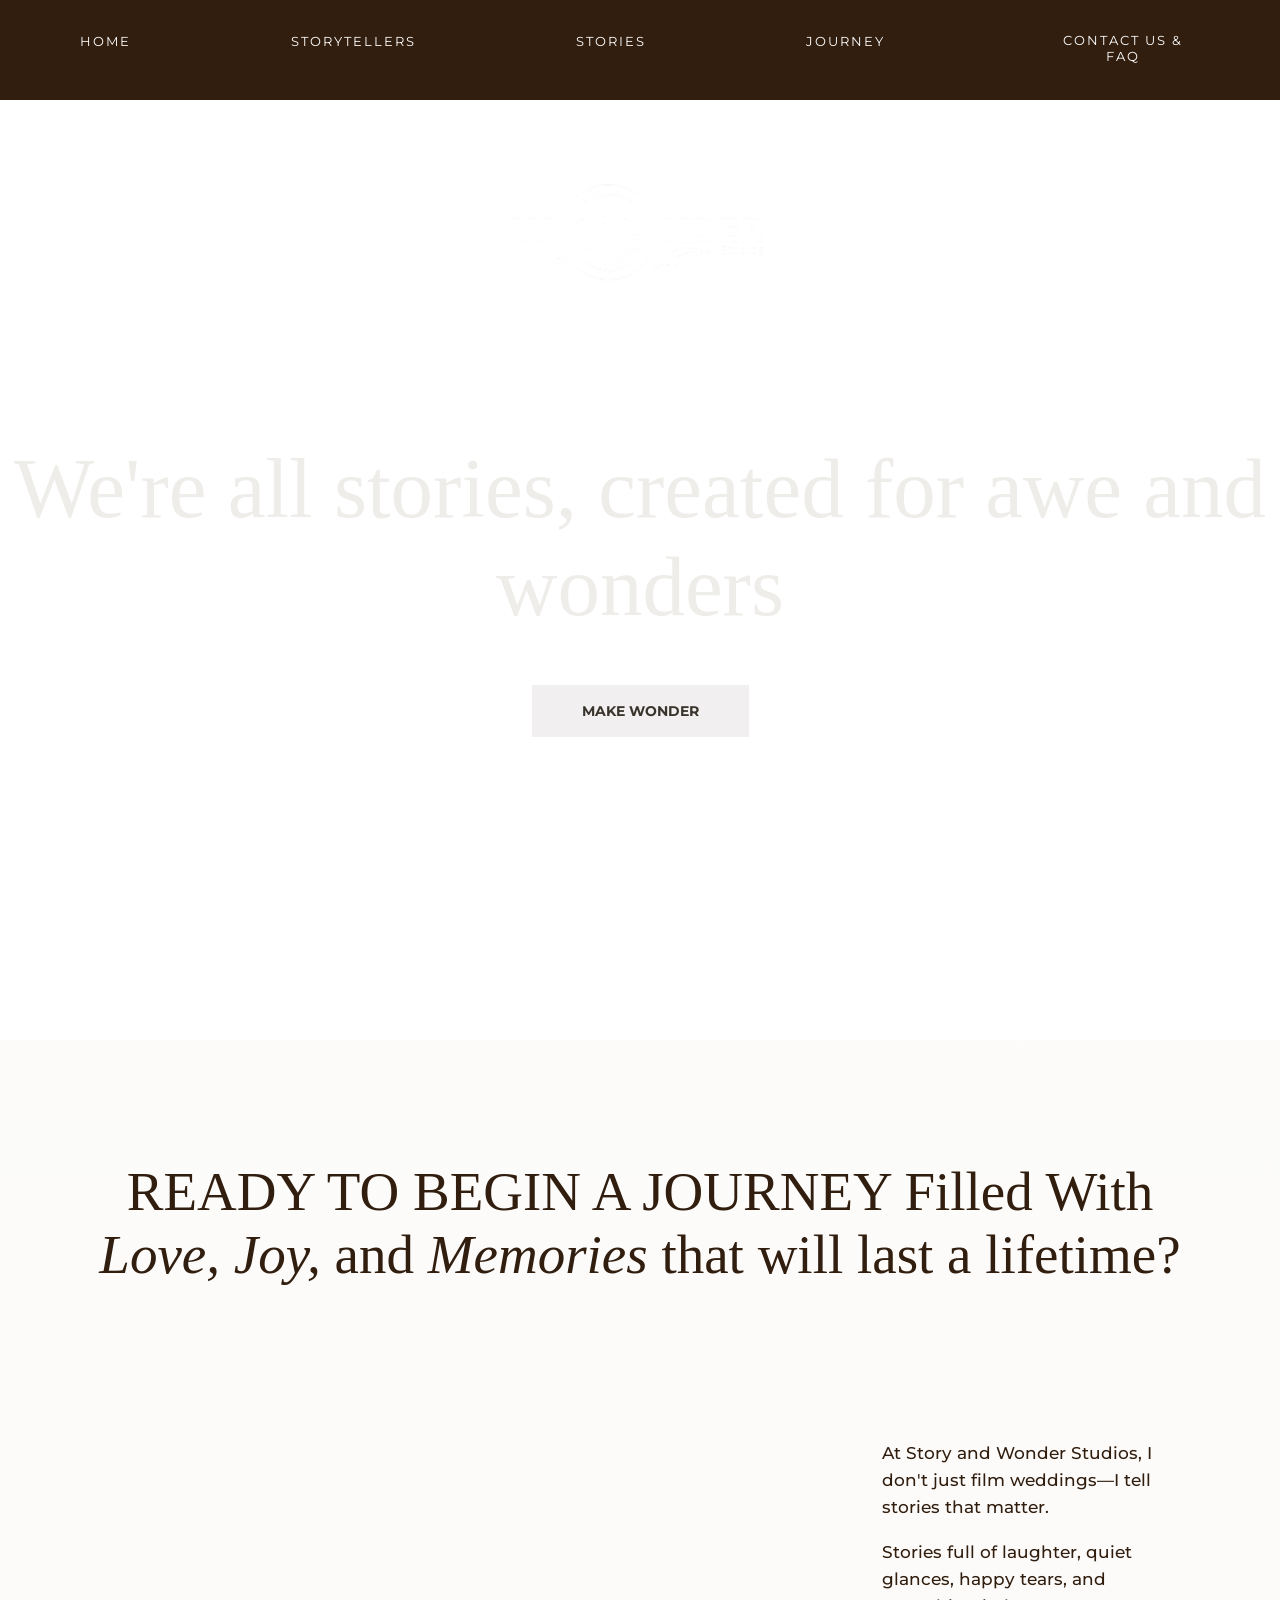
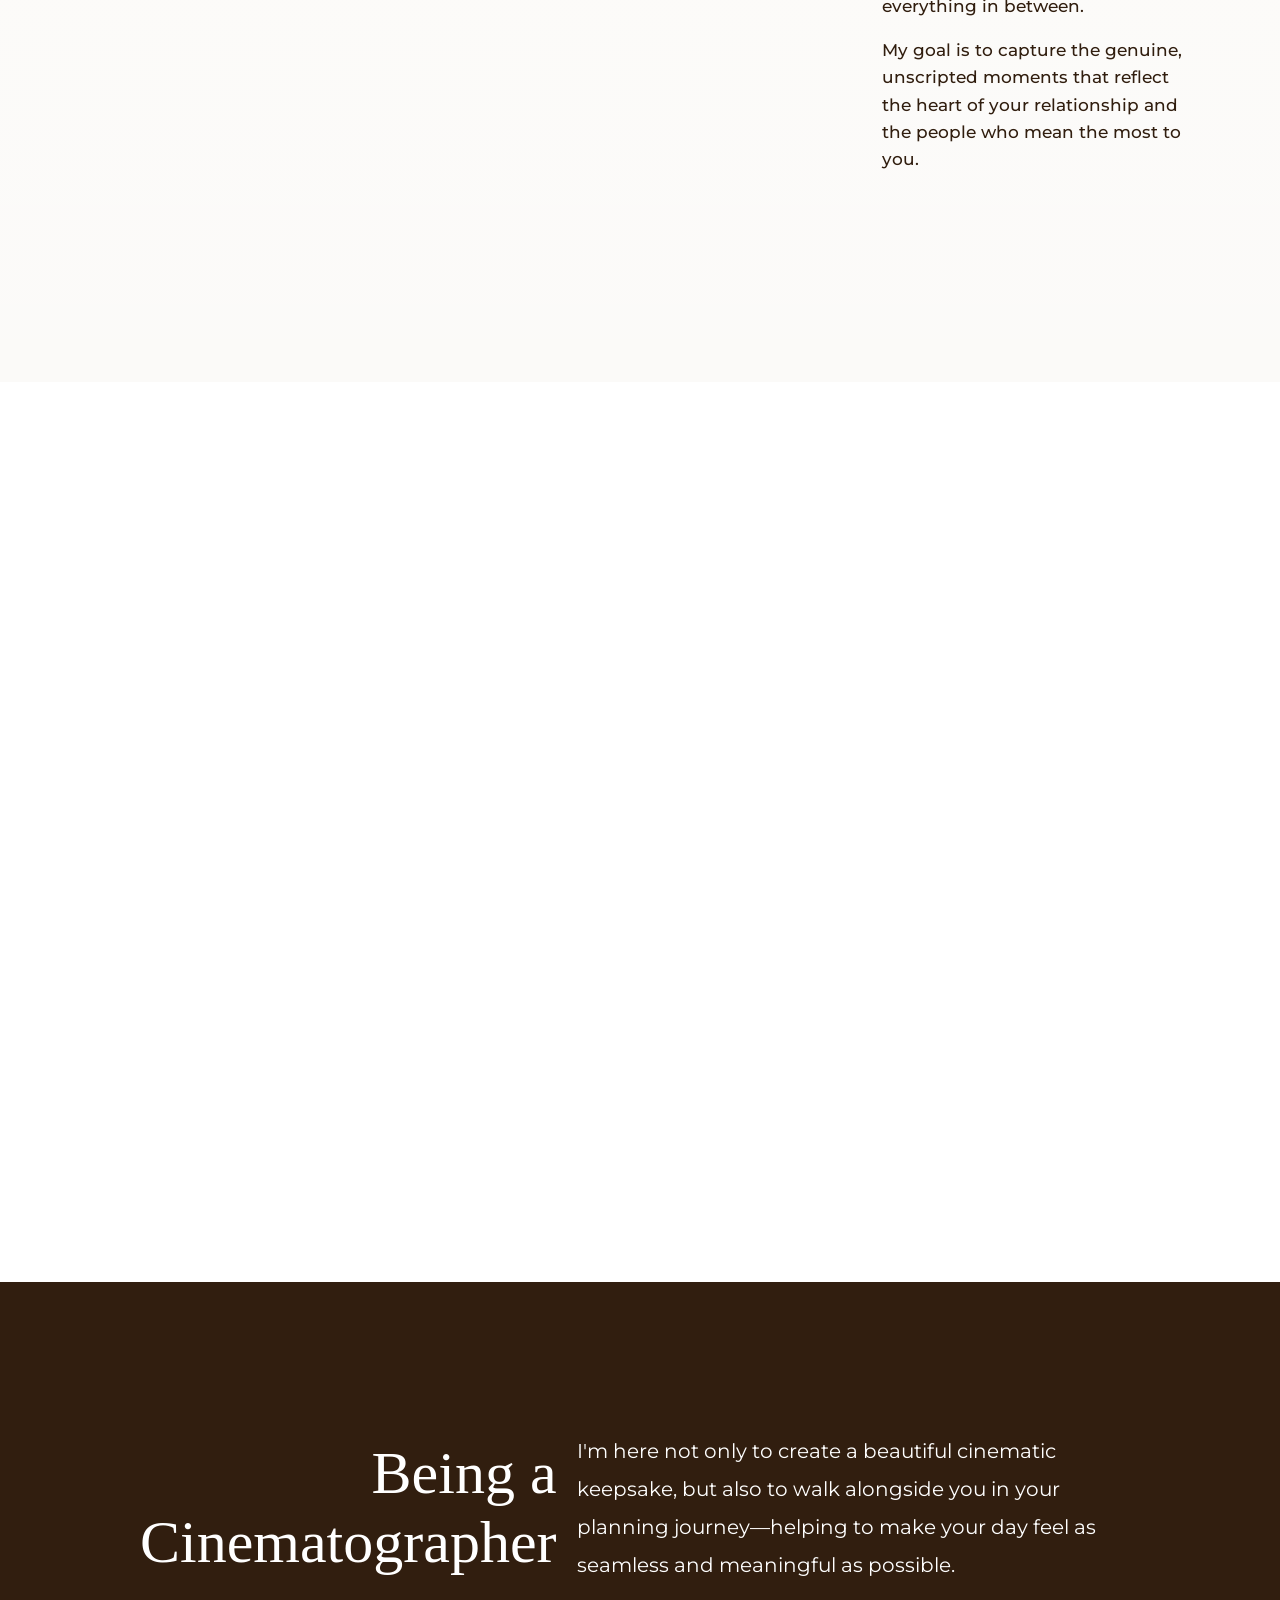
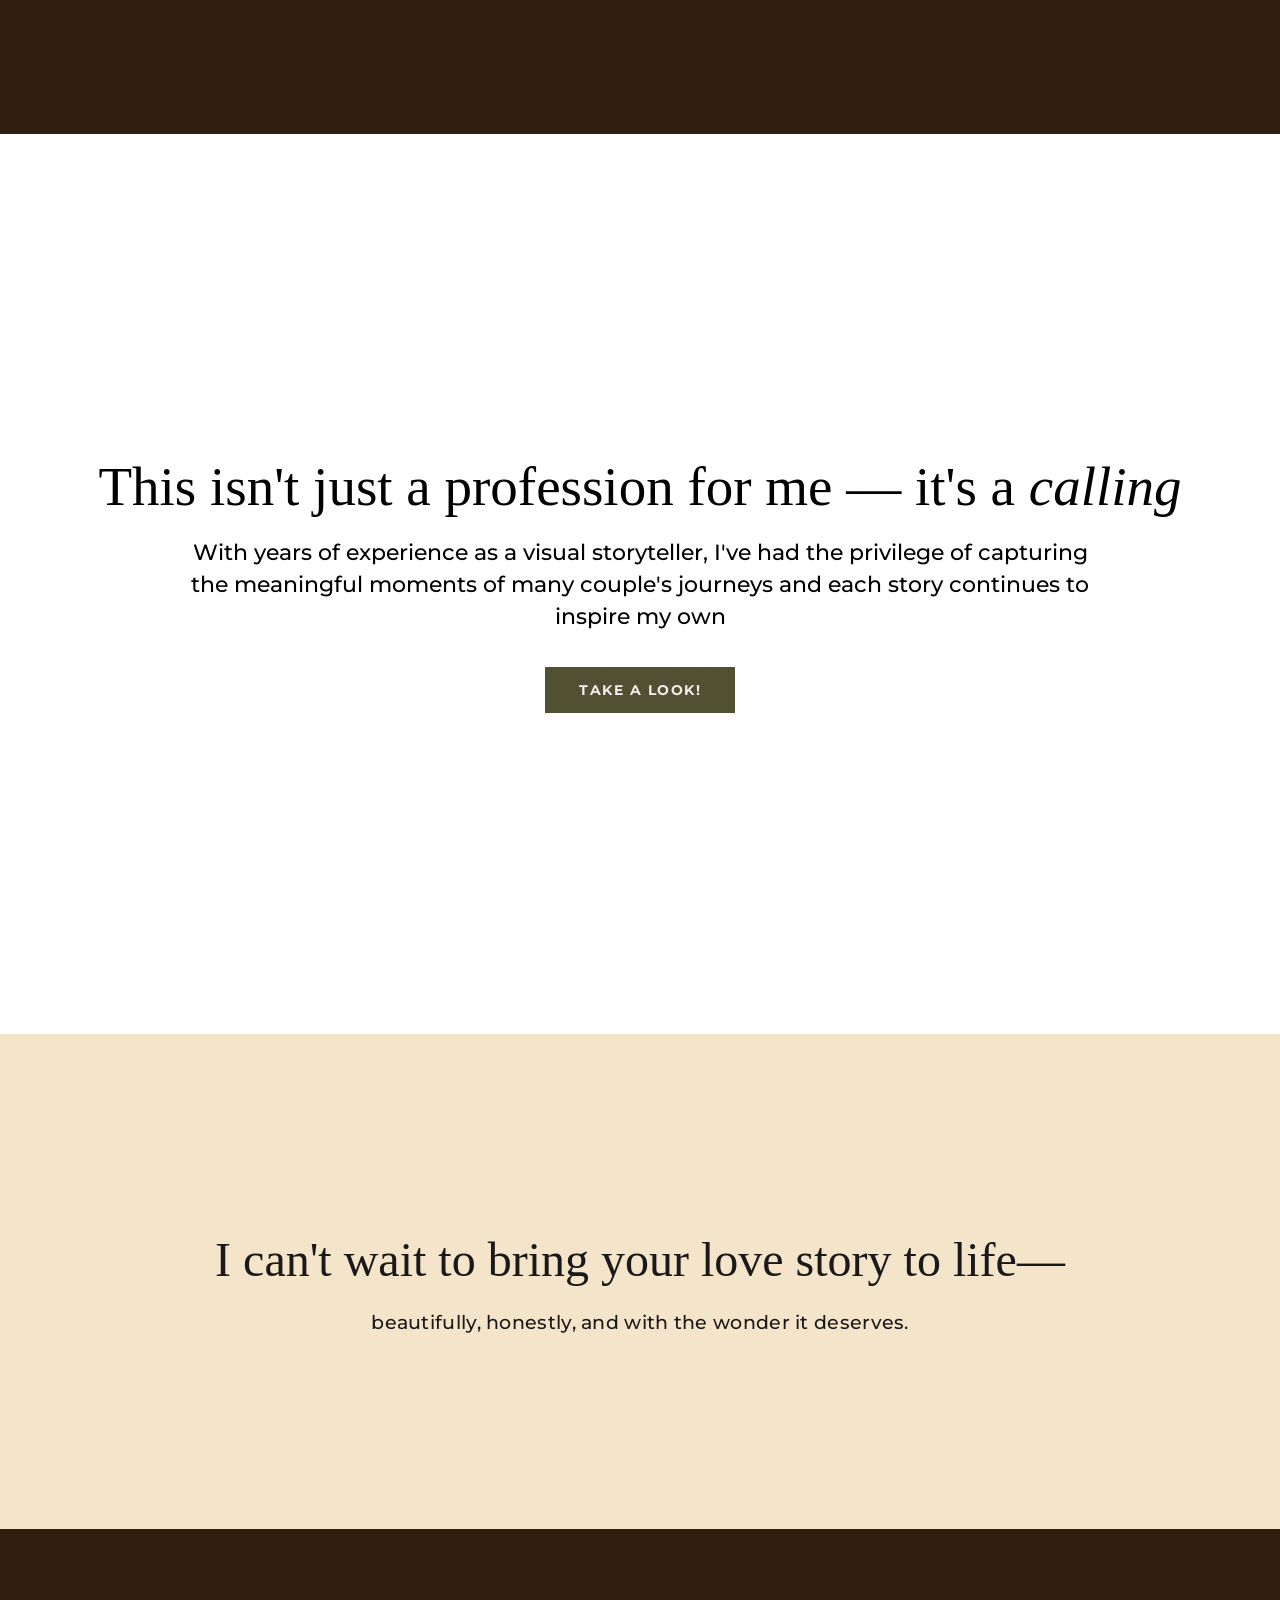
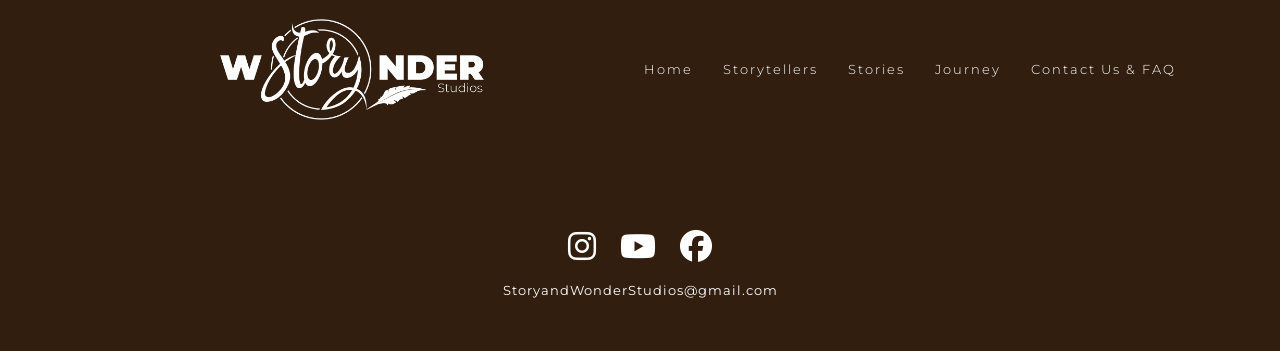
==== index.html @ 91087c90 "fix: improve scroll performance and reveal animation behavior - Fix Cloudinary video URLs to use cor" ====
<!-- Main Content -->
 <!DOCTYPE html>
<html lang="en">
<head>
    <meta charset="UTF-8">
    <meta name="viewport" content="width=device-width, initial-scale=1.0">
    <link rel="preconnect" href="https://fonts.googleapis.com">
    <link rel="preconnect" href="https://fonts.gstatic.com" crossorigin>
    <link href="https://fonts.googleapis.com/css2?family=DM+Serif+Display:ital@0;1&family=Markazi+Text:wght@400..700&family=Montserrat:ital,wght@0,700;1,700&family=Nunito:ital,wght@0,200..1000;1,200..1000&display=swap" rel="stylesheet">
    <link href="https://fonts.googleapis.com/css2?family=Montserrat:ital,wght@0,100..900;1,100..900&display=swap" rel="stylesheet">
    <link rel="stylesheet" href="https://cdnjs.cloudflare.com/ajax/libs/font-awesome/6.4.0/css/all.min.css">
    <link rel="stylesheet" href="src/styles/index.css" />
    <link rel="icon" href="assets/images/tab-logo.png" type="image/png" />
    <title>Trendy Films | Winnipeg Wedding Videographer</title>

</head>
<body id="homepage-body">
    <main>
        <div id="homepage-background-container" aria-hidden="true">
            <video id="homepage-bg-video" autoplay loop muted playsinline>
                <source src="https://res.cloudinary.com/dr9nm40gf/video/upload/q_auto,f_auto/v1775246458/hp-bg_vb4z4n.mp4" type="video/mp4">
                Your browser does not support the video tag.
            </video>
        </div>

        <section id="home-section">
            <div id="homepage-section-css">
                <header>
                    <nav id="homepage-main-nav" aria-label="Main site navigation">
                        <ul id="homepage-nav-list">
                            <li><a href="#home-section" class="homepage-header-nav-animate">HOME</a></li>
                            <li><a href="#storytellers-section" class="homepage-header-nav-animate">STORYTELLERS</a></li>
                            <li><a href="p4_servicepage.html" class="homepage-header-nav-animate">STORIES</a></li>
                            <li><a href="#" class="homepage-header-nav-animate">JOURNEY</a></li>
                            <li><a href="#" class="homepage-header-nav-animate">CONTACT US & FAQ</a></li>
                        </ul>
                    </nav>
                </header>

                <div id="homepage-logo-container">
                    <img src="assets/images/second-logo.png" id="homepage-logo-bg-video" alt="logo-in-bg-video">
                </div>

                <div id="homepage-motto-and-make-wonder">
                    <div id="homepage-business-motto">
                        <p class="homepage-h1 reveal-up">We're all stories, created for awe and wonders</p>
                    </div>
                    <a href="https://linktr.ee/storyandwonderstudios#503249568" id="homepage-make-wonder-button"  target="_blank">MAKE WONDER</a>
                </div>
            </div>
        </section>

        <div id="homepage-next-section">
            <div id="homepage-next-section-content">
                <h2 id="for-homepage-next-section">
                    <span class="reveal-up scale-y">
                        READY TO BEGIN A JOURNEY
                        Filled With <i>Love, </i><i>Joy, </i>and <i>Memories</i> that will last a lifetime?
                    </span>
                </h2>

                <div class="story-row">
                    <div class="story-media">
                        <video id="homepage-next-section-video" autoplay loop muted playsinline>
                            <source src="https://res.cloudinary.com/dr9nm40gf/video/upload/q_auto,f_auto/v1775247105/hp-next-section_isacug.mp4" type="video/mp4">
                            Your browser does not support the video tag.
                        </video>
                    </div>
                    <div class="story-copy">
                    <p>
                        At Story and Wonder Studios, I don't just film weddings—I tell stories that matter.
                    </p>
                    <p>
                        Stories full of laughter, quiet glances, happy tears, and everything in between.
                    </p>
                    <p>
                        My goal is to capture the genuine, unscripted moments that reflect the heart of your
                        relationship and the people who mean the most to you.
                    </p>
                </div>
                </div>
            </div>
        </div>
        <section id="sec2-video-container">
            <video autoplay loop muted playsinline>
                <source src="https://res.cloudinary.com/dr9nm40gf/video/upload/q_auto,f_auto/v1775248442/sec2-vid_mdi2ui.mp4" type="video/mp4">
            </video>
        </section>
        <section id="sec2-text-section">
            <div class="sec2-text-container">
                <p class="fourth-p reveal-up">
                    Being a Cinematographer
                </p>
                <p class="fourth-p2">
                    I'm here not only to create a beautiful cinematic
                    keepsake, but also to walk alongside you in your planning journey—helping
                    to make your day feel as seamless and meaningful as possible.
                </p>
            </div>
        </section>
        <section id="sec3-carousel-section" aria-label="Visual storyteller section">
            <div class="sec3-carousel" aria-hidden="true">
                <div class="sec3-slide sec3-slide-1"></div>
                <div class="sec3-slide sec3-slide-2"></div>
                <div class="sec3-slide sec3-slide-3"></div>
            </div>

            <div class="sec3-overlay"></div>

            <div class="sec3-content">
                <p class="sec3-text-one reveal-up">
                This isn't just a profession for me — it's a <i>calling</i>
                </p>

                <p class="sec3-text-two">
                With years of experience as a visual storyteller,
                I've had the privilege of capturing the meaningful moments of many couple's journeys and each story
                continues to inspire my own
                </p>

                <a href="#" class="sec3-cta"  target="_blank">TAKE A LOOK!</a>
            </div>
        </section>
        <section id="sec4-quote-section" aria-label="Closing message">
            <div class="sec4-content">
                <p class="sec4-text reveal-up">
                    I can't wait to bring your love story to life—
                </p>
                <p class="sec4-text">
                    <span>beautifully, honestly, and with the wonder it deserves.</span>
                </p>
            </div>
        </section>
    </main>

    <footer id="homepage-footer-background">
        <div>
            <div id="footer-section">
            <div id="homepage-footer-top">
                <img src="assets/images/logo.png" id="homepage-footer-logo" alt="Story and Wonder Studios Logo" />
                <nav id="homepage-footer-nav" aria-label="Footer navigation">
                    <ul id="homepage-footer-ul">
                        <li><a href="#home-section" class="homepage-nav-footer">Home</a></li>
                        <li><a href="#storytellers-section" class="homepage-nav-footer">Storytellers</a></li>
                        <li><a href="p4_servicepage.html" class="homepage-nav-footer">Stories</a></li>
                        <li><a href="#footer-section" class="homepage-nav-footer">Journey</a></li>
                        <li><a href="#footer-section" class="homepage-nav-footer">Contact Us & FAQ</a></li>
                    </ul>
                </nav>
            </div>
            </div>

            <div>
                <div id="homepage-footer-socials">
                    <a href="https://www.instagram.com/storyandwonderstudios/" target="_blank" aria-label="Instagram">
                        <i class="fab fa-instagram fa-2x"></i>
                    </a>
                    <a href="https://www.youtube.com/@StoryAndWonderStudios" target="_blank" aria-label="YouTube">
                        <i class="fab fa-youtube fa-2x"></i>
                    </a>
                    <a href="https://www.facebook.com/storyandwonderstudios" target="_blank" aria-label="Facebook">
                        <i class="fab fa-facebook fa-2x"></i>
                    </a>
                </div>
                <p id="homepage-footer-contact">StoryandWonderStudios@gmail.com</p>
            </div>
        </div>
    </footer>
    <script src="src/scripts/index.js"></script>
</body>
</html>
---- src/styles/index.css ----
/* Styling */
@font-face {
    font-family: 'Brittany Signature';
    src: url('assets/BrittanySignatureRegular.woff2') format('woff2'),
        url('assets/BrittanySignatureRegular.woff') format('woff');
    font-weight: normal;
    font-style: normal;
    font-display: swap;
}

@font-face {
    font-family: 'APOLLO';
    src: url('assets/APOLLO-Regular.woff2') format('woff2'),
        url('assets/APOLLO-Regular.woff') format('woff');
    font-weight: normal;
    font-style: normal;
    font-display: swap;
}

html {
    scroll-behavior: smooth;
}

body {
    margin: 0;
    height: 100%;
}

main {
    display: block;
}

/** FIRST SECTION OF HOMEPAGE **/
#homepage-body {
    margin: 0;
    padding: 0;
    min-height: 100%;
    overflow-x: hidden;
}

#homepage-background-container {
    position: fixed;
    top: 0;
    left: 0;
    width: 100%;
    height: 100%;
    z-index: -1;
    overflow: hidden;
    will-change: transform;
    transform: translateZ(0);
}

#homepage-bg-video {
    width: 105%;
    height: 105%;
    object-fit: cover;
}

#homepage-section-css {
    position: relative;
    height: 100vh;
    display: flex;
    flex-direction: column;
    justify-content: flex-start;
    padding-top: 140px;
    z-index: 1;
    transition: opacity 0.35s ease, transform 0.35s ease;
}

#homepage-main-nav.nav-hidden {
  opacity: 0;
  pointer-events: none;
  transform: translateY(-20px);
}

#homepage-main-nav {
    background-color: #311e0f;
    padding: 2em 0;
    width: 100%;
    position: fixed;
    top: 0;
    left: 0;
    z-index: 999;
}

#homepage-nav-list {
    display: flex;
    justify-content: center;
    list-style: none;
    margin: 0;
    padding: 0;
}

#homepage-nav-list li {
    margin: 0 5em;
}

.homepage-header-nav-animate {
    position: relative;
    display: inline-block;
    font-family: "Montserrat", sans-serif;
    font-size: 13px;
    color: #ffffff;
    text-decoration: none;
    padding-bottom: 4px;
    letter-spacing: 2px;
    text-align: center;
    font-weight: 400;
}

.homepage-header-nav-animate::after {
    content: "";
    position: absolute;
    bottom: 0;
    left: 50%;
    transform: translateX(-50%);
    width: 0%;
    height: 1px;
    background-color: #ffffff;
    transition: width 0.3s ease;
    bottom: -3px;
}

.homepage-header-nav-animate:hover::after {
    width: 110%;
}

#homepage-logo-container {
    display: flex;
    justify-content: center;
    margin-top: 20px;
    margin-bottom: 60px;
}

#homepage-logo-bg-video {
    width: 480px;
    height: 139px;
}

.homepage-h1 {
    font-family: 'Brittany Signature', cursive;
    font-size: 85px;
    color: #EFEDEA;
    margin: 0;
}

#homepage-motto-and-make-wonder {
    text-align: center;
}

#homepage-business-motto {
    text-align: center;
    margin-top: 80px;
    margin-bottom: 50px;
}

#homepage-make-wonder-button {
    position: relative;
    display: inline-block;
    padding: 17px 50px;
    color: #39352c;
    font-family: "Montserrat", sans-serif;
    font-size: 14px;
    background-color: rgb(241, 239, 239);
    text-decoration: none;
    overflow: hidden;
    z-index: 1;
    font-weight: 700;
}

#homepage-make-wonder-button::before {
    content: "";
    position: absolute;
    top: 0;
    right: 0;
    width: 0;
    height: 100%;
    background-color: #525032;
    transition: width 0.6s ease, right 0.6s ease;
    z-index: -1;
}

#homepage-make-wonder-button:hover::before {
    width: 100%;
    left: 0;
}

#homepage-make-wonder-button:hover {
    color: #efedea;
}

/** SECOND SECTION OF HOMEPAGE **/
#homepage-next-section {
    position: relative;
    background-color: #f9f7f4;
    padding-top: 120px;
    padding-bottom: 100px;
    margin-bottom: 0;
    z-index: 1;
    background-image:
        linear-gradient(rgba(255,255,255,0.6), rgba(255,255,255,0.4)),
        url("files/nextsc-bg.jpg");
    background-size: cover;
    background-repeat: no-repeat;
}

.scale-y{
  display: inline-block;
  transform: scaleY(1.2);
}

.reveal-up{
  display: block;
  opacity: 0;
  transform: translateY(60px);

  transition:
    opacity 2.5s ease-out,
    transform 3.2s cubic-bezier(.16,1,.3,1);
}

.reveal-up.is-visible{
  opacity: 1;
  transform: translateY(0);
}

#homepage-next-section-content {
    max-width: 1100px;
    margin: 0 auto;
    text-align: center;
    margin-bottom: 0;
    padding-bottom: 0;
}

#for-homepage-next-section {
    font-family: 'APOLLO', serif;
    font-weight: lighter;
    font-size: 55px;
    color: #311e0f;
    margin-top: 0px;
    display: inline-block;
}

.story-row{
  display: flex;
  gap: 4rem;
  align-items: center;
  justify-content: center;
  flex-wrap: wrap;
  padding-top: 50px;
  padding-bottom: 50px;
}

.story-media{
  width: min(720px, 100%);
  aspect-ratio: 8 / 5;
  overflow: hidden;
}

#homepage-next-section-video{
  width: 100%;
  height: 100%;
  object-fit: cover;
  display: block;
}

.story-copy{
  max-width: 420px;
  text-align: left;
}

.story-copy p{
  margin: 6 6 1.2rem 0;
  line-height: 1.6;
  font-family: "Montserrat", sans-serif;
  max-width: 300px;
  font-weight: 500;
  font-size: 17px;
  color: #311e0f;
}

/** THIRD SECTION OF HOMEPAGE **/
#sec2-video-container {
  position: relative;
  z-index: 2;
  height: 100svh;
  overflow: hidden;
  margin: 0;
  padding: 0;
}

#sec2-video-container video {
    position: absolute;
    inset: 0;
    width: 100%;
    height: 100%;
    object-fit: cover;
    display: block;
}

/** FOURTH SECTION OF HOMEPAGE **/
#sec2-text-section {
    margin: 0;
    background-color: #311e0f;
    display: flex;
    align-items: center;
    justify-content: center;
    padding: 150px 70px;
    box-sizing: border-box;
}

.sec2-text-container {
    max-width: 1000px;
    text-align: left;
    align-items: center;
    color: #ffffff;
    display: flex;
    gap: 20px;
}

.fourth-p {
    font-family: 'APOLLO', serif;
    font-size: 60px;
    margin: 0px;
    margin-left: auto;
    text-align: right;
}

.fourth-p2 {
    font-family: "Montserrat", sans-serif;
    font-size: 20px;
    line-height: 1.9;
    margin: 0;
}

/** FIFTH SECTION OF HOMEPAGE **/
#sec3-carousel-section {
    position: relative;
    width: 100%;
    height: 100vh;
    display: grid;
    place-items: center;
    overflow: hidden;
}

.sec3-carousel {
    position: absolute;
    inset: 0;
    z-index: 0;
}

.sec3-slide {
    position: absolute;
    inset: 0;
    background-size: cover;
    background-position: center;
    background-repeat: no-repeat;
    opacity: 0;
    animation: sec3Fade 18s infinite;
}

@keyframes sec3Fade {
    0%   { opacity: 0; }
    8%   { opacity: 1; }
    33%  { opacity: 1; }
    41%  { opacity: 0; }
    100% { opacity: 0; }
}

.sec3-slide-1 { background-image: url("files/sample-one.png"); }
.sec3-slide-2 { background-image: url("files/sample-five.png"); animation-delay: 6s; }
.sec3-slide-3 { background-image: url("files/sample-seven.png"); animation-delay: 12s; }

.sec3-overlay {
    position: absolute;
    inset: 0;
    z-index: 1;
    background:
        /* center wash */
        radial-gradient(
            ellipse at center,
            rgba(255, 255, 255, 0.75) 0%,
            rgba(255, 255, 255, 0.55) 35%,
            rgba(255, 255, 255, 0.25) 60%,
            rgba(255, 255, 255, 0.05) 100%
        ),
        /* subtle overall veil */
        linear-gradient(
            rgba(255, 255, 255, 0.18),
            rgba(255, 255, 255, 0.18)
        );
}

.sec3-content {
    position: relative;
    z-index: 2;
    margin: 0 auto;
    width: 1150px;
    display: flex;
    flex-direction: column;
    align-items: center;
    justify-content: center;
    text-align: center;
    gap: 18px;
    padding: 0 16px;
}

.sec3-text-one {
    font-family: 'APOLLO', serif;
    font-size: 55px;
    margin: 0;
    color: #000;
}

.sec3-text-two {
    font-family: "Montserrat", sans-serif;
    font-size: clamp(1.05rem, 2vw, 1.35rem);
    font-weight: 500;
    line-height: 1.5;
    color: #000;
    margin: 0;
    max-width: 900px;
}

@keyframes sec3Fade {
    0%   { opacity: 0; transform: scale(1.07); }
    8%   { opacity: 1; transform: scale(1.05); }
    33%  { opacity: 1; transform: scale(1.03); }
    41%  { opacity: 0; transform: scale(1.02); }
    100% { opacity: 0; transform: scale(1.07); }
}

.sec3-cta {
    position: relative;
    display: inline-flex;
    align-items: center;
    justify-content: center;
    margin-top: 16px;
    padding: 14px 34px;
    font-family: "Montserrat", sans-serif;
    font-weight: 700;
    font-size: 14px;
    letter-spacing: 1.5px;
    text-transform: uppercase;
    color: #efedea;
    background-color: #525032;
    border: none;
    text-decoration: none;
    overflow: hidden;
    z-index: 1;
    transition: color 0.25s ease;
}

.sec3-cta::before {
    content: "";
    position: absolute;
    top: 0;
    right: 0;
    width: 0;
    height: 100%;
    background-color: #838562;
    transition: width 0.6s ease, right 0.6s ease;
    z-index: -1;
}

.sec3-cta:hover::before {
    width: 100%;
    left: 0;
}

.sec3-cta:hover {
    color: #efedea;
}

.sec3-cta:active {
    color: #39352c;
}

/** SIXTH SECTION OF HOMEPAGE **/
#sec4-quote-section {
    width: 100%;
    min-height: 55vh;
    background-color: #f4e4c9;
    display: flex;
    align-items: center;
    justify-content: center;
}

.sec4-content {
    max-width: 1000px;
    text-align: center;
}

.sec4-text {
    font-family: 'APOLLO', serif;
    font-size: clamp(2rem, 4vw, 3rem);
    line-height: 1.4;
    color: #1a1a1a;
    margin: 0;
}

.sec4-text span {
    display: block;
    margin-top: 16px;

    font-family: "Montserrat", sans-serif;
    font-size: clamp(1rem, 2vw, 1.2rem);
    font-weight: 500;
    letter-spacing: 0.3px;
}

/** FOOTER SECTION OF HOMEPAGE **/
#homepage-footer-background {
    background-color: #311e0f;
    margin-top: 0;
    padding: 0 20px 40px 20px;
    text-align: center;
}

#homepage-footer-top {
    display: flex;
    justify-content: center;
    align-items: center;
    gap: 40px;
    flex-wrap: wrap;
}

#homepage-footer-logo {
    width: 500px;
    max-width: 100%;
}

#homepage-footer-nav {
    margin: 0;
}

.homepage-nav-footer {
    position: relative;
    font-family: "Montserrat", sans-serif;
    font-size: 13px;
    color: #fff;
    padding: 4px 0;
    text-decoration: none;
    font-weight: 300;
    letter-spacing: 2px;
    transition: color 0.3s ease;
}

.homepage-nav-footer::after {
    content: "";
    position: absolute;
    bottom: 0;
    left: 50%;
    transform: translateX(-50%);
    width: 0%;
    height: 1px;
    background-color: #fff;
    transition: width 0.3s ease;
    bottom: -3px;
}

.homepage-nav-footer:hover {
    color: #fff;
}

.homepage-nav-footer:hover::after {
    width: 110%;
}

#homepage-footer-ul {
    list-style: none;
    display: flex;
    gap: 30px;
    padding: 0;
    margin: 20px 0;
}

#homepage-footer-contact {
    font-family: "Montserrat", sans-serif;
    font-size: 13px;
    color: #fff;
    letter-spacing: 1px;
    margin-top: 10px;
}

#homepage-footer-socials {
    margin: 20px 0;
}

#homepage-footer-socials a {
    color: #fff;
    margin: 0 10px;
    transition: color 0.3s ease;
    text-decoration: none;
}

#homepage-footer-socials a:hover {
    color: #d1ae8d;
}

@media (max-width: 700px) {
    #homepage-nav-list {
        flex-direction: column;
        gap: 1em;
    }

    #homepage-nav-list li {
        margin: 0;
        display: flex;
        justify-content: center;
    }

    #homepage-logo-bg-video {
        width: 90%;
        height: auto;
    }

    .homepage-h1 {
        font-size: 40px;
        padding: 0 10px;
    }

    #homepage-make-wonder-button {
        padding: 12px 30px;
        font-size: 12px;
    }

    #for-homepage-next-section {
        font-size: 40px;
        padding: 0 10px;
    }

    #homepage-next-section-caption {
        font-size: 16px;
        padding: 0 15px;
    }

    .homepage-image-wrapper {
        width: 100%;
        margin: 10px 0;
    }

    #homepage-footer-top {
        flex-direction: column;
        gap: 20px;
    }

    #homepage-footer-logo {
        width: 80%;
    }

    #homepage-footer-ul {
        flex-direction: column;
        gap: 15px;
    }

    .homepage-product-images-text {
        font-size: 13px;
        margin-left: 20px;
    }

    .homepage-header-nav-animate {
        font-size: 11px;
    }

    .homepage-nav-footer {
        font-size: 11px;
    }

    #homepage-footer-socials a {
        font-size: 18px;
    }

    .homepage-product-images {
        width: 500px;
    }
}

/** STYLES AND MEDIA QUERY FOR SERVICE PAGE */
#servicepage-body {
    margin: 0;
    padding: 0;
}

#servicepage-h1 {
    font-weight: 500;
    text-shadow: 1px 1px 2px rgba(0, 0, 0, 0.3), -1px -1px 2px rgba(255, 255, 255, 0.7);
}

#services-nav {
    background-color: #efedea;
    padding: 2em 0;
    width: 100%;
    top: 0;
    left: 0;
    z-index: 999;
}

#service-nav-list {
    display: flex;
    justify-content: center;
    list-style: none;
    margin: 0;
    padding: 0;
}

#service-nav-list li {
    margin: 0 5em;
}

.service-nav-animate {
    position: relative;
    display: inline-block;
    font-family: "Montserrat", sans-serif;
    font-size: 13px;
    color: #39352c;
    text-decoration: none;
    padding-bottom: 4px;
    letter-spacing: 2px;
    text-align: center;
    font-weight: 700;
}

.service-nav-animate::after {
    content: "";
    position: absolute;
    bottom: 0;
    left: 50%;
    transform: translateX(-50%);
    width: 0%;
    height: 2px;
    background-color: #ad8864;
    transition: width 0.3s ease;
    bottom: -3px;
}

.service-nav-animate:hover::after {
    width: 110%;
}

#service-main-container {
    position: relative;
    display: flex;
    flex-wrap: wrap;
    justify-content: center;
    align-items: flex-start;
    gap: 40px;
    z-index: 1;
    overflow: hidden;
}

#service-content-wrapper {
    position: relative;
    display: flex;
    flex-direction: column;
    align-items: center;
    z-index: 0;
    width: 100%;
}

#service-content-wrapper::before {
    content: "";
    position: absolute;
    top: 0;
    left: 0;
    height: 100%;
    width: 100%;
    background-image: url("files/services-background.jpg");
    background-size: cover;
    background-position: center;
    background-repeat: no-repeat;
    filter: blur(10px);
    transform: scale(1.1);
    z-index: -2;
}

#service-process-section {
    position: relative;
    z-index: 1;
    padding: 40px 20px;
    font-family: "Montserrat", sans-serif;
    font-size: 18px;
    font-weight: 500;
    display: flex;
    flex-direction: column;
    align-items: center;
    width: 100%;
    max-width: 1200px;
}

#service-process-section p {
    text-align: center;
    margin-bottom: 30px;
}

.service-accordion-header {
    font-family: "Montserrat", sans-serif;
    font-size: 1.2rem;
    padding: 16px;
    background-color: #39352c;
    color: #fff;
    letter-spacing: 3px;
    cursor: pointer;
    transition: background-color 0.3s ease;
    position: relative;
    width: 100%;
}

.service-accordion-item {
    margin-bottom: 20px;
    width: 100%;
    max-width: 900px;
    margin-left: auto;
    margin-right: auto;
}

.service-accordion-header:hover {
    background-color: #2c2922;
}

.service-accordion-header::after {
    content: "+";
    position: absolute;
    right: 20px;
}

.service-accordion-item.open .service-accordion-header::after {
    content: "-";
}

.service-accordion-item.open .service-accordion-header {
    font-weight: 700;
    background-color: #2e2a22;
}

.service-accordion-content {
    max-height: 0;
    overflow: hidden;
    opacity: 0;
    transition: max-height 0.4s ease, opacity 0.4s ease;
    background-color: #39352c;
    color: #fff;
    font-family: "Montserrat", sans-serif;
    font-weight: 300;
    font-size: 1rem;
    letter-spacing: 1px;
    line-height: 1.6;
    padding: 0 16px;
    width: 100%;
}

.service-accordion-item.open .service-accordion-content {
    max-height: 800px;
    opacity: 1;
    padding: 16px;
}

#service-button-wrapper {
    max-width: 900px;
    margin-top: 50px;
    text-align: center;
}

#service-line-up-button {
    position: relative;
    display: inline-block;
    padding: 17px 30px;
    color: #39352c;
    font-family: "Montserrat", sans-serif;
    font-size: 14px;
    background-color: rgb(241, 239, 239);
    text-decoration: none;
    overflow: hidden;
    z-index: 1;
    font-weight: 700;
    text-align: center;
}

#service-line-up-button::before {
    content: "";
    position: absolute;
    top: 0;
    right: 0;
    width: 0;
    height: 100%;
    background-color: #86b4b1;
    transition: width 0.6s ease, right 0.6s ease;
    z-index: -1;
}

#service-line-up-button:hover::before {
    width: 100%;
    left: 0;
}

#service-line-up-button:hover {
    color: #efedea;
}

#service-next-section {
    position: relative;
    background-color: #efedea;
    padding-top: 80px;
    padding-bottom: 40px;
    margin-top: -30px;
    z-index: 1;
    width: 100%;
}

#service-next-section-content {
    max-width: 1200px;
    margin: 0 auto;
    text-align: center;
    margin-bottom: 0;
    padding-bottom: 0;
}

#service-next-section-caption {
    font-family: "Montserrat", sans-serif;
    font-size: 22px;
    font-weight: 300;
    color: #6B5335;
    max-width: 900px;
    margin: 0 auto;
    text-align: center;
    margin-top: 0;
    margin-bottom: 50px;
}

#service-next-section p:last-child {
    margin-bottom: 0;
}

#service-product-images-view {
    display: flex;
    flex-wrap: wrap;
    justify-content: center;
    gap: 20px;
}

.service-product-images {
    width: 100%;
    height: auto;
    object-fit: cover;
    transition: transform 0.6s ease;
}

.service-image-wrapper {
    overflow: hidden;
    position: relative;
    display: inline-block;
    width: 340px;
    height: auto;
    margin: 10px;
}

.service-image-wrapper:hover .service-product-images {
    transform: scale(1.1);
}

#service-footer-background {
    background-color: #efedea;
    margin-top: 0;
    padding: 0 20px 40px 20px;
    text-align: center;
    position: relative;
}

#service-footer-background::before {
    content: '';
    position: absolute;
    top: 0;
    left: 60px;
    right: 60px;
    height: 1px;
    background-color: #cfcdcd;
}

#service-footer-top {
    display: flex;
    justify-content: center;
    align-items: center;
    gap: 40px;
    flex-wrap: wrap;
}

#service-footer-logo {
    width: 500px;
    max-width: 100%;
}

#service-footer-nav {
    margin: 0;
}

.service-nav-footer {
    position: relative;
    font-family: "Montserrat", sans-serif;
    font-size: 12px;
    color: #39352c;
    padding: 4px 0;
    text-decoration: none;
    font-weight: 500;
    letter-spacing: 2px;
    transition: color 0.3s ease;
}

.service-nav-footer::after {
    content: "";
    position: absolute;
    bottom: 0;
    left: 50%;
    transform: translateX(-50%);
    width: 0%;
    height: 1px;
    background-color: #957252;
    transition: width 0.3s ease;
    bottom: -3px;
}

.service-nav-footer:hover {
    color: #957252;
}

.service-nav-footer:hover::after {
    width: 110%;
}

#service-footer-ul {
    list-style: none;
    display: flex;
    gap: 30px;
    padding: 0;
    margin: 20px 0;
}

#service-footer-contact {
    font-family: "Montserrat", sans-serif;
    font-size: 12px;
    color: #39352c;
    letter-spacing: 1px;
    margin-top: 10px;
}

#service-footer-socials {
    margin: 20px 0;
}

.service-footer-socials-a {
    color: #39352c;
    margin: 0 10px;
    transition: color 0.3s ease;
    text-decoration: none;
}

.service-footer-socials-a:hover {
    color: #957252;
}

@media (max-width: 700px) {
    html, body {
        overflow-x: hidden;
    }

    #service-nav-list {
        flex-direction: column;
        align-items: center;
    }

    #service-nav-list li {
        margin: 1em 0;
    }

    #service-main-container {
        gap: 20px;
        flex-direction: column;
    }

    #service-process-section {
        padding: 20px 10px;
        font-size: 15px;
    }

    .service-accordion-header {
        font-size: 0.95rem;
        padding: 10px;
    }

    .service-accordion-content {
        font-size: 0.85rem;
        padding-left: 10px;
        padding-right: 10px;
        box-sizing: border-box;
    }

    .service-accordion-item {
        width: 100%;
        max-width: 100%;
        padding: 0 0;
        box-sizing: border-box;
        margin: 0 auto;
        margin-bottom: 10px;
    }

    #service-line-up-button {
        padding: 12px 20px;
        font-size: 12px;
        width: 100%;
        max-width: 260px;
    }

    #service-next-section-caption {
        font-size: 16px;
        padding: 0 10px;
    }

    .service-image-wrapper {
        width: 100%;
        max-width: 300px;
        margin: 5px 0;
    }

    #service-footer-top {
        gap: 15px;
        flex-direction: column;
    }

    #service-footer-ul {
        flex-direction: column;
        gap: 10px;
        align-items: center;
    }

    #service-footer-background::before {
        left: 10px;
        right: 10px;
    }
}


/** STYLES AND MEDIA QUERY FOR FORM PAGE */
#formpage-body {
    margin: 0;
    padding: 0;
}

#form-nav {
    background-color: #efedea;
    padding: 2em 0;
    width: 100%;
    top: 0;
    left: 0;
    z-index: 999;
}

#form-nav-list {
    display: flex;
    justify-content: center;
    list-style: none;
    margin: 0;
    padding: 0;
}

#form-nav-list li {
    margin: 0 5em;
}

.form-nav-animate {
    position: relative;
    display: inline-block;
    font-family: "Montserrat", sans-serif;
    font-size: 13px;
    color: #39352c;
    text-decoration: none;
    padding-bottom: 4px;
    letter-spacing: 2px;
    text-align: center;
    font-weight: 700;
}

.form-nav-animate::after {
    content: "";
    position: absolute;
    bottom: 0;
    left: 50%;
    transform: translateX(-50%);
    width: 0%;
    height: 2px;
    background-color: #ad8864;
    transition: width 0.3s ease;
    bottom: -3px;
}

.form-nav-animate:hover::after {
    width: 110%;
}

#form-background {
    background-color: #efedea;
    padding-top: 50px;
    padding-bottom: 50px;
}

#form-wrapper {
	width: 30%;
	margin: 0px auto;
	background-color: #fff;
	border-radius: 5px;
	box-shadow: 0 0 5px #000;
	padding: 20px;
}

#form-fieldset {
    border: none;
}

legend {
    padding: 0;
    margin: 0;
    width: 100%;
}

legend h1 {
    font-family: "Montserrat", sans-serif;
    font-size: 20px;
    text-align: left;
    margin-bottom: 20px;
}

fieldset ul {
    list-style: none;
    padding: 0;
    margin: 0;
}

fieldset li {
    margin-bottom: 15px;
}

label {
    font-family: "Montserrat", sans-serif;
    font-size: 16px;
    font-weight: 600;
    display: block;
    margin-bottom: 5px;
}

input[type="text"], input[type="tel"], input[type="email"], textarea {
  width: 100%;
  margin: 5px 0;
  height: 30px;
  border: none;
  border-radius: 5px;
  background-color: #e1ddd5;
  padding: 5px 10px;
  box-sizing: border-box;
}

textarea {
  height: auto;
  min-height: 120px;
  resize: vertical;
}

input[type="email"]::placeholder, input[type="tel"]::placeholder, input[type="text"]::placeholder, textarea::placeholder {
    color: #999;
    font-family: "Montserrat", sans-serif;
    font-style: italic;
    padding-left: 10px;
}

.nameError, .numError, .mailError, .commentsError {
    font-family: "Montserrat", sans-serif;
    font-size: 13px;
    color: red;
    margin-top: 0;
}

#fullname, #telnumber, #email {
    margin-bottom: 15px;
}

input:focus, textarea:focus {
    background-color: #f0f8ff;
    color: #000;
    border-color: #00bfff;
}

#service-button-wrapper {
    max-width: 900px;
    margin-top: 50px;
    text-align: center;
}

.form-line-up-button {
    position: relative;
    display: inline-block;
    padding: 10px 25px;
    color: #39352c;
    font-family: "Montserrat", sans-serif;
    font-size: 12px;
    background-color: rgb(241, 239, 239);
    text-decoration: none;
    overflow: hidden;
    z-index: 1;
    font-weight: 700;
    text-align: center;
    margin-top: 40px;
    border: none;
    cursor: pointer;
}

.form-line-up-button::before {
    content: "";
    position: absolute;
    top: 0;
    right: 0;
    width: 0;
    height: 100%;
    background-color: #86b4b1;
    transition: width 0.6s ease, right 0.6s ease;
    z-index: -1;
}

.form-line-up-button:hover::before {
    width: 100%;
    left: 0;
    right: auto;
}


.cancel-line-up-button {
    position: relative;
    display: inline-block;
    padding: 10px 25px;
    color: #39352c;
    font-family: "Montserrat", sans-serif;
    font-size: 12px;
    background-color: rgb(241, 239, 239);
    text-decoration: none;
    overflow: hidden;
    z-index: 1;
    font-weight: 700;
    text-align: center;
    border: none;
    cursor: pointer;
}

.cancel-line-up-button::before {
    content: "";
    position: absolute;
    top: 0;
    right: 0;
    width: 0;
    height: 100%;
    background-color: #fb8d8d;
    transition: width 0.6s ease, right 0.6s ease;
    z-index: -1;
}

.cancel-line-up-button:hover::before {
    width: 100%;
    left: 0;
    right: auto;
}

#form-footer-background {
    background-color: #efedea;
    margin-top: 0;
    padding: 0 20px 40px 20px;
    text-align: center;
    position: relative;
}

#form-footer-background::before {
    content: '';
    position: absolute;
    top: 0;
    left: 60px;
    right: 60px;
    height: 1px;
    background-color: #cfcdcd;
}

#form-footer-top {
    display: flex;
    justify-content: center;
    align-items: center;
    gap: 40px;
    flex-wrap: wrap;
}

#form-footer-logo {
    width: 500px;
    max-width: 100%;
}

#form-footer-nav {
    margin: 0;
}

.form-nav-footer {
    position: relative;
    font-family: "Montserrat", sans-serif;
    font-size: 12px;
    color: #39352c;
    padding: 4px 0;
    text-decoration: none;
    font-weight: 500;
    letter-spacing: 2px;
    transition: color 0.3s ease;
}

.form-nav-footer::after {
    content: "";
    position: absolute;
    bottom: 0;
    left: 50%;
    transform: translateX(-50%);
    width: 0%;
    height: 1px;
    background-color: #957252;
    transition: width 0.3s ease;
    bottom: -3px;
}

.form-nav-footer:hover {
    color: #957252;
}

.form-nav-footer:hover::after {
    width: 110%;
}

#form-footer-ul {
    list-style: none;
    display: flex;
    gap: 30px;
    padding: 0;
    margin: 20px 0;
}

#form-footer-contact {
    font-family: "Montserrat", sans-serif;
    font-size: 12px;
    color: #39352c;
    letter-spacing: 1px;
    margin-top: 10px;
}

#form-footer-socials {
    margin: 20px 0;
}

.form-footer-socials-a {
    color: #39352c;
    margin: 0 10px;
    transition: color 0.3s ease;
    text-decoration: none;
}

.form-footer-socials-a:hover {
    color: #957252;
}

@media (max-width: 700px) {
    #form-wrapper {
        width: 90%;
        padding: 15px;
    }

    #form-nav-list {
        flex-direction: column;
        align-items: center;
    }

    #form-nav-list li {
        margin: 1em 0;
    }

    input[type="text"],
    input[type="tel"],
    input[type="email"] {
        width: 100%;
        margin-left: 0;
    }

    .nameError, .numError, .mailError {
        margin-left: 0;
        text-align: center;
    }

    textarea {
        width: 100%;
    }

    #service-button-wrapper {
        margin-top: 30px;
    }

    .form-line-up-button,
    .cancel-line-up-button {
        display: block;
        margin: 20px auto 0 auto;
        width: 80%;
    }

    #form-footer-top {
        flex-direction: column;
        gap: 20px;
    }

    #form-footer-ul {
        flex-direction: column;
        gap: 10px;
    }

    #form-footer-contact {
        text-align: center;
    }

    .form-footer-socials-a {
        display: inline-block;
        margin: 10px 5px;
    }
}
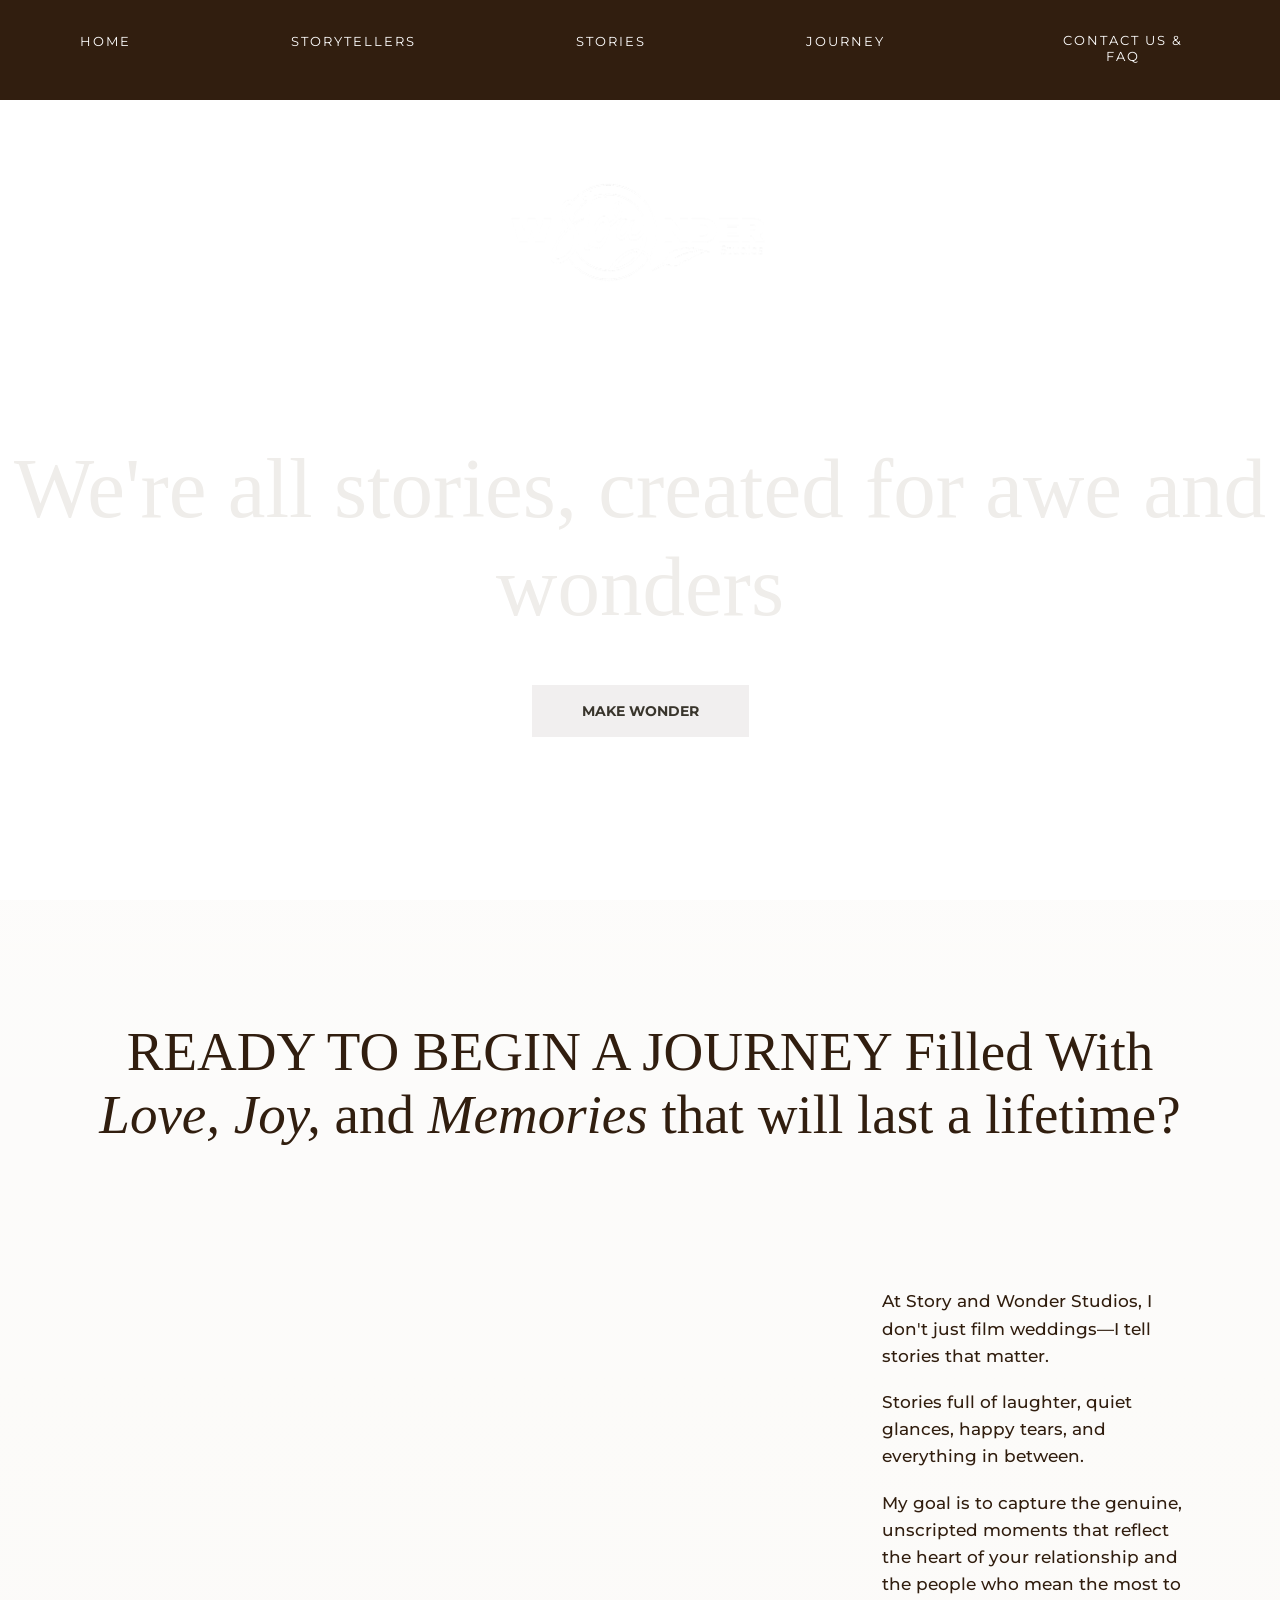
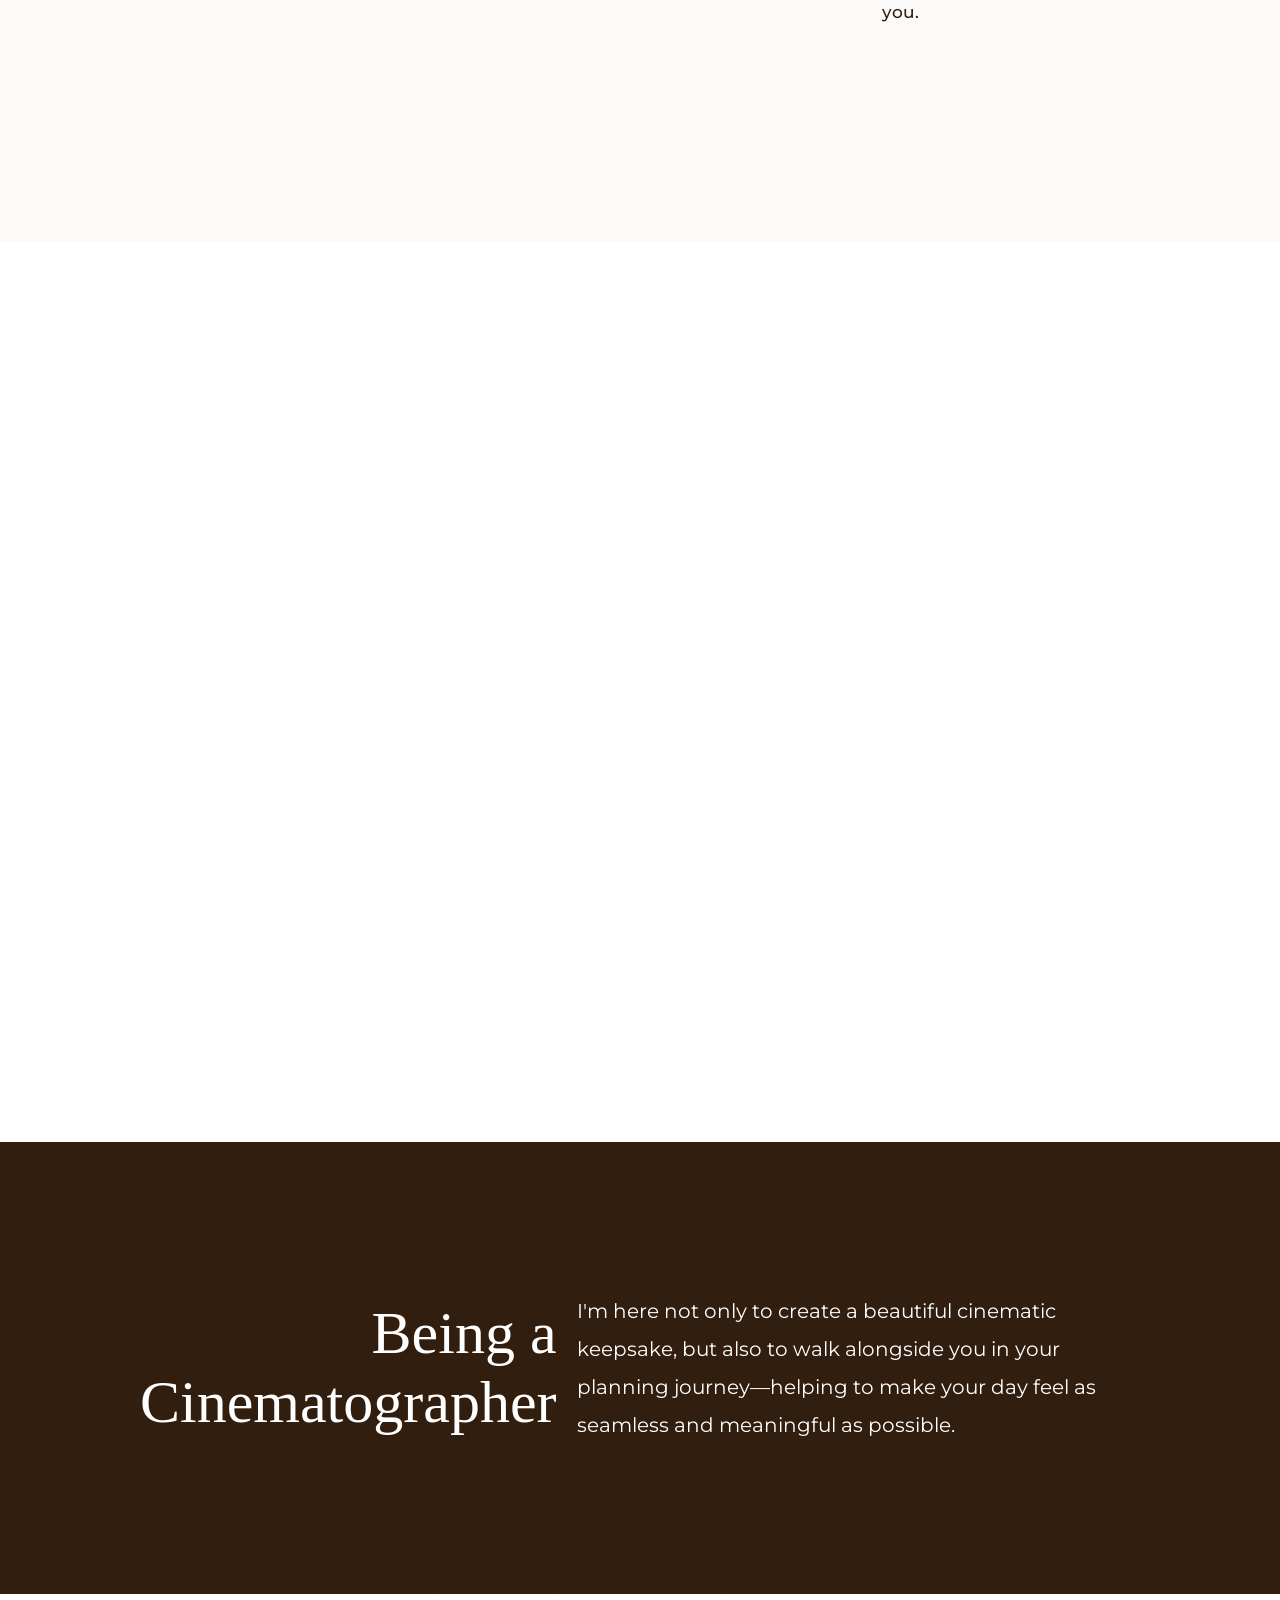
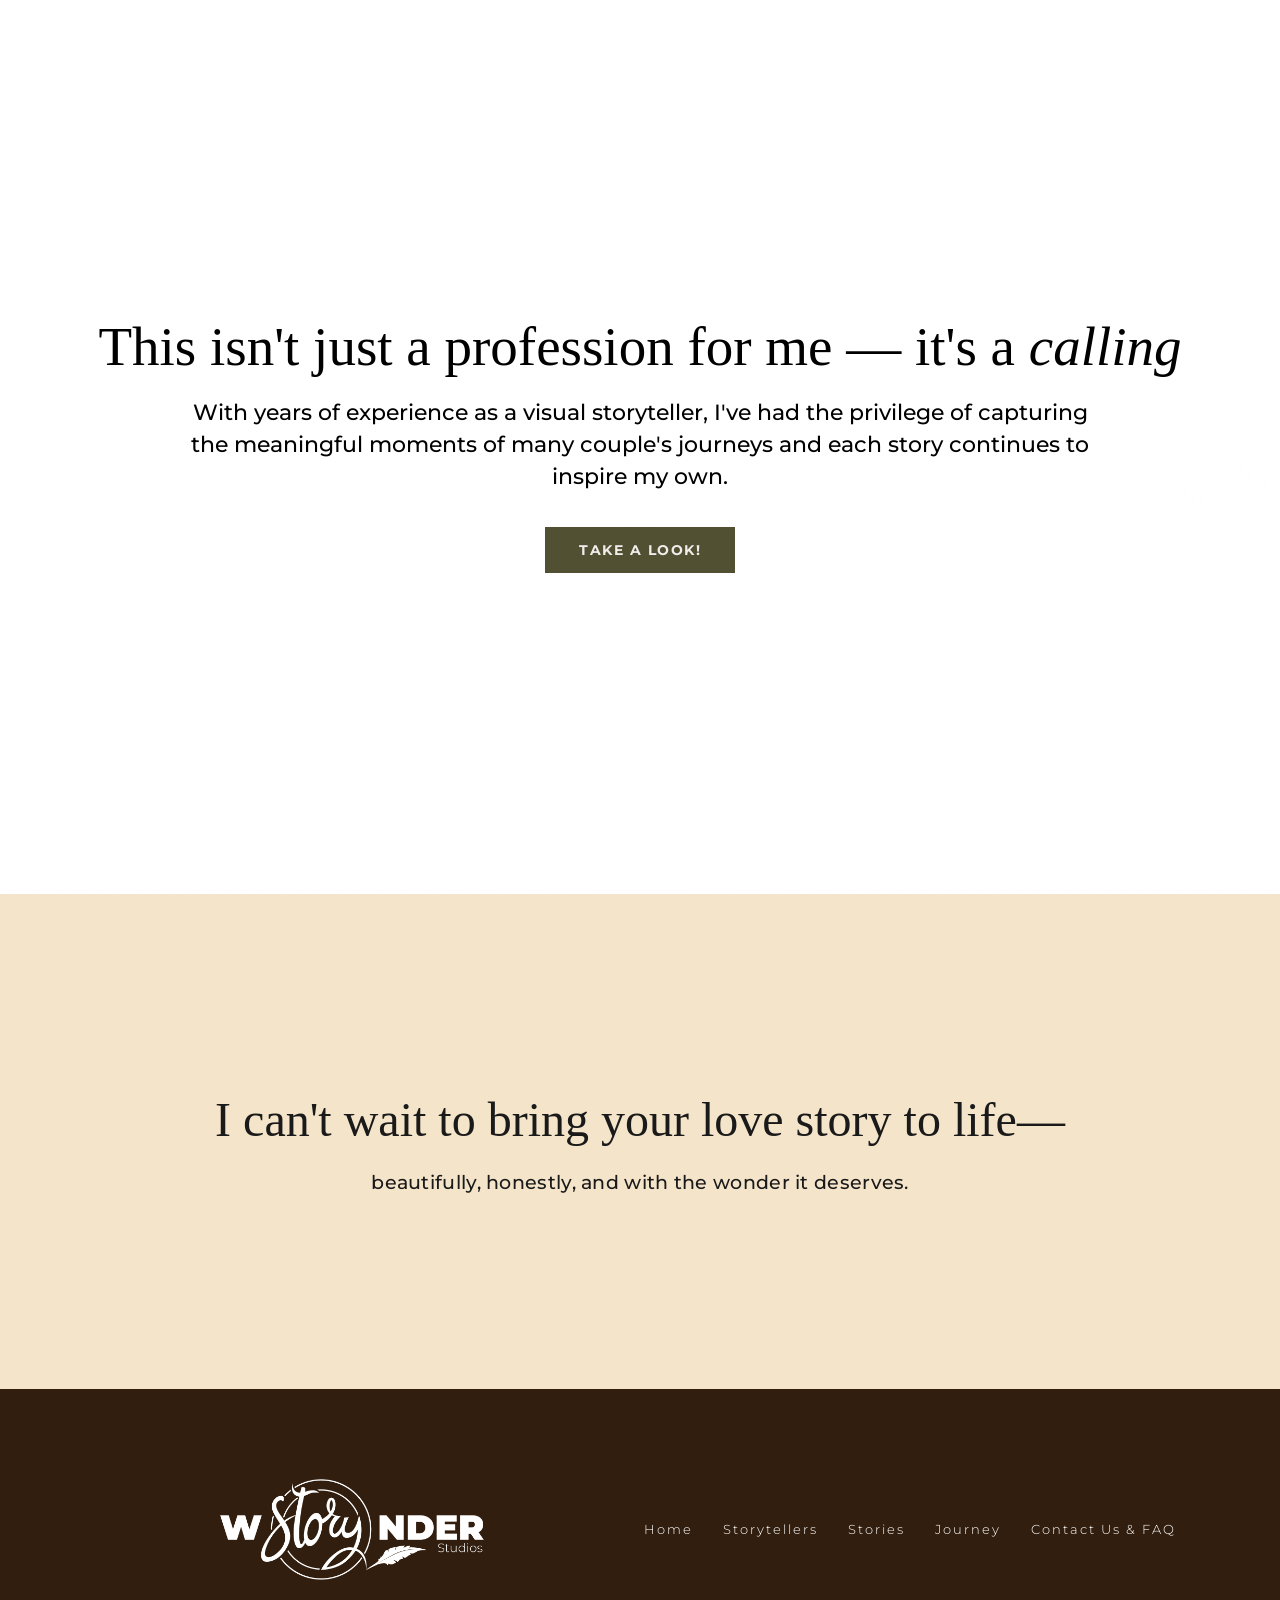
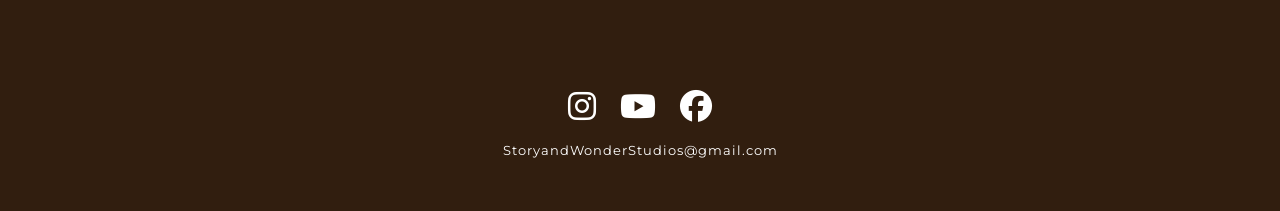
==== commit 465e8cf1: "refactor(styles): split monolithic CSS into modular architecture - Extract design tokens (colors, fo" ====
--- a/index.html
+++ b/index.html
@@ -1,18 +1,18 @@
-<!-- Main Content -->
- <!DOCTYPE html>
+<!-- index.html -->
+<!DOCTYPE html>
 <html lang="en">
 <head>
     <meta charset="UTF-8">
     <meta name="viewport" content="width=device-width, initial-scale=1.0">
     <link rel="preconnect" href="https://fonts.googleapis.com">
     <link rel="preconnect" href="https://fonts.gstatic.com" crossorigin>
-    <link href="https://fonts.googleapis.com/css2?family=DM+Serif+Display:ital@0;1&family=Markazi+Text:wght@400..700&family=Montserrat:ital,wght@0,700;1,700&family=Nunito:ital,wght@0,200..1000;1,200..1000&display=swap" rel="stylesheet">
     <link href="https://fonts.googleapis.com/css2?family=Montserrat:ital,wght@0,100..900;1,100..900&display=swap" rel="stylesheet">
     <link rel="stylesheet" href="https://cdnjs.cloudflare.com/ajax/libs/font-awesome/6.4.0/css/all.min.css">
+    <link rel="stylesheet" href="src/styles/base.css" />
+    <link rel="stylesheet" href="src/styles/components.css" />
     <link rel="stylesheet" href="src/styles/index.css" />
     <link rel="icon" href="assets/images/tab-logo.png" type="image/png" />
     <title>Trendy Films | Winnipeg Wedding Videographer</title>
-
 </head>
 <body id="homepage-body">
     <main>
@@ -26,13 +26,13 @@
         <section id="home-section">
             <div id="homepage-section-css">
                 <header>
-                    <nav id="homepage-main-nav" aria-label="Main site navigation">
-                        <ul id="homepage-nav-list">
-                            <li><a href="#home-section" class="homepage-header-nav-animate">HOME</a></li>
-                            <li><a href="#storytellers-section" class="homepage-header-nav-animate">STORYTELLERS</a></li>
-                            <li><a href="p4_servicepage.html" class="homepage-header-nav-animate">STORIES</a></li>
-                            <li><a href="#" class="homepage-header-nav-animate">JOURNEY</a></li>
-                            <li><a href="#" class="homepage-header-nav-animate">CONTACT US & FAQ</a></li>
+                    <nav id="homepage-main-nav" class="site-nav site-nav--dark" aria-label="Main site navigation">
+                        <ul class="site-nav__list">
+                            <li><a href="#home-section"          class="nav-link nav-link--dark">HOME</a></li>
+                            <li><a href="#storytellers-section"  class="nav-link nav-link--dark">STORYTELLERS</a></li>
+                            <li><a href="src/pages/ServicePage.html" class="nav-link nav-link--dark">STORIES</a></li>
+                            <li><a href="#"                      class="nav-link nav-link--dark">JOURNEY</a></li>
+                            <li><a href="#"                      class="nav-link nav-link--dark">CONTACT US & FAQ</a></li>
                         </ul>
                     </nav>
                 </header>
@@ -45,7 +45,9 @@
                     <div id="homepage-business-motto">
                         <p class="homepage-h1 reveal-up">We're all stories, created for awe and wonders</p>
                     </div>
-                    <a href="https://linktr.ee/storyandwonderstudios#503249568" id="homepage-make-wonder-button"  target="_blank">MAKE WONDER</a>
+                    <a href="https://linktr.ee/storyandwonderstudios#503249568"
+                       class="btn btn--cream"
+                       target="_blank">MAKE WONDER</a>
                 </div>
             </div>
         </section>
@@ -67,65 +69,53 @@
                         </video>
                     </div>
                     <div class="story-copy">
-                    <p>
-                        At Story and Wonder Studios, I don't just film weddings—I tell stories that matter.
-                    </p>
-                    <p>
-                        Stories full of laughter, quiet glances, happy tears, and everything in between.
-                    </p>
-                    <p>
-                        My goal is to capture the genuine, unscripted moments that reflect the heart of your
-                        relationship and the people who mean the most to you.
-                    </p>
-                </div>
+                        <p>At Story and Wonder Studios, I don't just film weddings—I tell stories that matter.</p>
+                        <p>Stories full of laughter, quiet glances, happy tears, and everything in between.</p>
+                        <p>My goal is to capture the genuine, unscripted moments that reflect the heart of your
+                           relationship and the people who mean the most to you.</p>
+                    </div>
                 </div>
             </div>
         </div>
+
         <section id="sec2-video-container">
             <video autoplay loop muted playsinline>
                 <source src="https://res.cloudinary.com/dr9nm40gf/video/upload/q_auto,f_auto/v1775248442/sec2-vid_mdi2ui.mp4" type="video/mp4">
             </video>
         </section>
+
         <section id="sec2-text-section">
             <div class="sec2-text-container">
-                <p class="fourth-p reveal-up">
-                    Being a Cinematographer
-                </p>
+                <p class="fourth-p reveal-up">Being a Cinematographer</p>
                 <p class="fourth-p2">
-                    I'm here not only to create a beautiful cinematic
-                    keepsake, but also to walk alongside you in your planning journey—helping
-                    to make your day feel as seamless and meaningful as possible.
+                    I'm here not only to create a beautiful cinematic keepsake, but also to walk alongside you
+                    in your planning journey—helping to make your day feel as seamless and meaningful as possible.
                 </p>
             </div>
         </section>
+
         <section id="sec3-carousel-section" aria-label="Visual storyteller section">
             <div class="sec3-carousel" aria-hidden="true">
                 <div class="sec3-slide sec3-slide-1"></div>
                 <div class="sec3-slide sec3-slide-2"></div>
                 <div class="sec3-slide sec3-slide-3"></div>
             </div>
-
             <div class="sec3-overlay"></div>
-
             <div class="sec3-content">
                 <p class="sec3-text-one reveal-up">
-                This isn't just a profession for me — it's a <i>calling</i>
+                    This isn't just a profession for me — it's a <i>calling</i>
                 </p>
-
                 <p class="sec3-text-two">
-                With years of experience as a visual storyteller,
-                I've had the privilege of capturing the meaningful moments of many couple's journeys and each story
-                continues to inspire my own
+                    With years of experience as a visual storyteller, I've had the privilege of capturing the
+                    meaningful moments of many couple's journeys and each story continues to inspire my own.
                 </p>
-
-                <a href="#" class="sec3-cta"  target="_blank">TAKE A LOOK!</a>
+                <a href="#" class="btn btn--olive" target="_blank">TAKE A LOOK!</a>
             </div>
         </section>
+
         <section id="sec4-quote-section" aria-label="Closing message">
             <div class="sec4-content">
-                <p class="sec4-text reveal-up">
-                    I can't wait to bring your love story to life—
-                </p>
+                <p class="sec4-text reveal-up">I can't wait to bring your love story to life—</p>
                 <p class="sec4-text">
                     <span>beautifully, honestly, and with the wonder it deserves.</span>
                 </p>
@@ -133,25 +123,25 @@
         </section>
     </main>
 
-    <footer id="homepage-footer-background">
+    <footer class="site-footer site-footer--dark">
         <div>
             <div id="footer-section">
-            <div id="homepage-footer-top">
-                <img src="assets/images/logo.png" id="homepage-footer-logo" alt="Story and Wonder Studios Logo" />
-                <nav id="homepage-footer-nav" aria-label="Footer navigation">
-                    <ul id="homepage-footer-ul">
-                        <li><a href="#home-section" class="homepage-nav-footer">Home</a></li>
-                        <li><a href="#storytellers-section" class="homepage-nav-footer">Storytellers</a></li>
-                        <li><a href="p4_servicepage.html" class="homepage-nav-footer">Stories</a></li>
-                        <li><a href="#footer-section" class="homepage-nav-footer">Journey</a></li>
-                        <li><a href="#footer-section" class="homepage-nav-footer">Contact Us & FAQ</a></li>
-                    </ul>
-                </nav>
-            </div>
+                <div class="site-footer__top">
+                    <img src="assets/images/logo.png" class="site-footer__logo" alt="Story and Wonder Studios Logo" />
+                    <nav aria-label="Footer navigation">
+                        <ul class="site-footer__nav-list">
+                            <li><a href="#home-section"         class="footer-link footer-link--dark">Home</a></li>
+                            <li><a href="#storytellers-section" class="footer-link footer-link--dark">Storytellers</a></li>
+                            <li><a href="p4_servicepage.html"   class="footer-link footer-link--dark">Stories</a></li>
+                            <li><a href="#footer-section"       class="footer-link footer-link--dark">Journey</a></li>
+                            <li><a href="#footer-section"       class="footer-link footer-link--dark">Contact Us & FAQ</a></li>
+                        </ul>
+                    </nav>
+                </div>
             </div>
 
             <div>
-                <div id="homepage-footer-socials">
+                <div class="site-footer__socials site-footer__socials--dark">
                     <a href="https://www.instagram.com/storyandwonderstudios/" target="_blank" aria-label="Instagram">
                         <i class="fab fa-instagram fa-2x"></i>
                     </a>
@@ -162,10 +152,11 @@
                         <i class="fab fa-facebook fa-2x"></i>
                     </a>
                 </div>
-                <p id="homepage-footer-contact">StoryandWonderStudios@gmail.com</p>
+                <p class="site-footer__contact">StoryandWonderStudios@gmail.com</p>
             </div>
         </div>
     </footer>
+
     <script src="src/scripts/index.js"></script>
 </body>
 </html>
--- a/src/styles/base.css
+++ b/src/styles/base.css
@@ -0,0 +1,101 @@
+/* ============================================
+   base.css — Design tokens, resets, utilities
+   ============================================ */
+
+/* ─── Custom Fonts ─────────────────────────── */
+@font-face {
+    font-family: 'Brittany Signature';
+    src: url('assets/BrittanySignatureRegular.woff2') format('woff2'),
+         url('assets/BrittanySignatureRegular.woff') format('woff');
+    font-weight: normal;
+    font-style: normal;
+    font-display: swap;
+}
+
+@font-face {
+    font-family: 'APOLLO';
+    src: url('assets/APOLLO-Regular.woff2') format('woff2'),
+         url('assets/APOLLO-Regular.woff') format('woff');
+    font-weight: normal;
+    font-style: normal;
+    font-display: swap;
+}
+
+/* ─── Design Tokens ─────────────────────────── */
+:root {
+    /* Colors */
+    --color-dark-brown:   #311e0f;
+    --color-mid-brown:    #39352c;
+    --color-light-brown:  #6B5335;
+    --color-accent-brown: #957252;
+    --color-accent-gold:  #ad8864;
+    --color-olive:        #525032;
+    --color-olive-light:  #838562;
+    --color-teal:         #86b4b1;
+    --color-cream:        #efedea;
+    --color-warm-white:   #f9f7f4;
+    --color-peach:        #f4e4c9;
+    --color-white:        #ffffff;
+    --color-error:        red;
+    --color-divider:      #cfcdcd;
+
+    /* Typography */
+    --font-display:    'APOLLO', serif;
+    --font-script:     'Brittany Signature', cursive;
+    --font-body:       'Montserrat', sans-serif;
+
+    /* Spacing */
+    --nav-height: 72px; /* approx height of sticky nav */
+
+    /* Transitions */
+    --transition-fast:   0.25s ease;
+    --transition-mid:    0.3s ease;
+    --transition-slow:   0.6s ease;
+
+    /* Reveal animation */
+    --reveal-opacity-duration:  2.5s;
+    --reveal-transform-timing:  3.2s cubic-bezier(.16,1,.3,1);
+}
+
+/* ─── Reset ─────────────────────────────────── */
+*,
+*::before,
+*::after {
+    box-sizing: border-box;
+}
+
+html {
+    scroll-behavior: smooth;
+}
+
+body {
+    margin: 0;
+    padding: 0;
+    min-height: 100%;
+    overflow-x: hidden;
+}
+
+main {
+    display: block;
+}
+
+/* ─── Scroll-reveal utility ─────────────────── */
+.reveal-up {
+    display: block;
+    opacity: 0;
+    transform: translateY(60px);
+    transition:
+        opacity  var(--reveal-opacity-duration) ease-out,
+        transform var(--reveal-transform-timing);
+}
+
+.reveal-up.is-visible {
+    opacity: 1;
+    transform: translateY(0);
+}
+
+/* ─── Scale utility ─────────────────────────── */
+.scale-y {
+    display: inline-block;
+    transform: scaleY(1.2);
+}
--- a/src/styles/components.css
+++ b/src/styles/components.css
@@ -0,0 +1,430 @@
+/* ============================================
+   components.css — Reusable UI components
+   Shared between index.html and ServicePage.html
+   ============================================ */
+
+/* ─── NAV (shared base) ─────────────────────── */
+.site-nav {
+    padding: 2em 0;
+    width: 100%;
+    position: fixed;
+    top: 0;
+    left: 0;
+    z-index: 999;
+}
+
+.site-nav.nav-hidden {
+    opacity: 0;
+    pointer-events: none;
+    transform: translateY(-20px);
+    transition: opacity 0.35s ease, transform 0.35s ease;
+}
+
+/* Dark variant — homepage */
+.site-nav--dark {
+    background-color: var(--color-dark-brown);
+}
+
+/* Light variant — inner pages */
+.site-nav--light {
+    background-color: var(--color-cream);
+    position: static; /* inner page navs aren't sticky */
+}
+
+.site-nav__list {
+    display: flex;
+    justify-content: center;
+    list-style: none;
+    margin: 0;
+    padding: 0;
+}
+
+.site-nav__list li {
+    margin: 0 5em;
+}
+
+/* ─── NAV LINK (shared base) ────────────────── */
+.nav-link {
+    position: relative;
+    display: inline-block;
+    font-family: var(--font-body);
+    font-size: 13px;
+    text-decoration: none;
+    padding-bottom: 4px;
+    letter-spacing: 2px;
+    text-align: center;
+}
+
+.nav-link::after {
+    content: "";
+    position: absolute;
+    bottom: -3px;
+    left: 50%;
+    transform: translateX(-50%);
+    width: 0%;
+    height: 1px;
+    transition: width var(--transition-mid);
+}
+
+.nav-link:hover::after {
+    width: 110%;
+}
+
+/* Dark nav link (white text) */
+.nav-link--dark {
+    color: var(--color-white);
+    font-weight: 400;
+}
+.nav-link--dark::after {
+    background-color: var(--color-white);
+}
+
+/* Light nav link (brown text + gold underline) */
+.nav-link--light {
+    color: var(--color-mid-brown);
+    font-weight: 700;
+}
+.nav-link--light::after {
+    height: 2px;
+    background-color: var(--color-accent-gold);
+}
+
+/* ─── FOOTER (shared base) ──────────────────── */
+.site-footer {
+    padding: 0 20px 40px 20px;
+    text-align: center;
+}
+
+.site-footer--dark {
+    background-color: var(--color-dark-brown);
+}
+
+.site-footer--light {
+    background-color: var(--color-cream);
+    position: relative;
+}
+
+.site-footer--light::before {
+    content: '';
+    position: absolute;
+    top: 0;
+    left: 60px;
+    right: 60px;
+    height: 1px;
+    background-color: var(--color-divider);
+}
+
+.site-footer__top {
+    display: flex;
+    justify-content: center;
+    align-items: center;
+    gap: 40px;
+    flex-wrap: wrap;
+}
+
+.site-footer__logo {
+    width: 500px;
+    max-width: 100%;
+}
+
+.site-footer__nav-list {
+    list-style: none;
+    display: flex;
+    gap: 30px;
+    padding: 0;
+    margin: 20px 0;
+}
+
+/* Footer nav link */
+.footer-link {
+    position: relative;
+    font-family: var(--font-body);
+    font-size: 12px;
+    padding: 4px 0;
+    text-decoration: none;
+    letter-spacing: 2px;
+    transition: color var(--transition-mid);
+}
+
+.footer-link::after {
+    content: "";
+    position: absolute;
+    bottom: -3px;
+    left: 50%;
+    transform: translateX(-50%);
+    width: 0%;
+    height: 1px;
+    transition: width var(--transition-mid);
+}
+
+.footer-link:hover::after {
+    width: 110%;
+}
+
+/* Dark footer link (white) */
+.footer-link--dark {
+    color: var(--color-white);
+    font-weight: 300;
+    font-size: 13px;
+}
+.footer-link--dark::after {
+    background-color: var(--color-white);
+}
+
+/* Light footer link (brown + gold hover) */
+.footer-link--light {
+    color: var(--color-mid-brown);
+    font-weight: 500;
+}
+.footer-link--light::after {
+    background-color: var(--color-accent-brown);
+}
+.footer-link--light:hover {
+    color: var(--color-accent-brown);
+}
+
+.site-footer__socials {
+    margin: 20px 0;
+}
+
+.site-footer__socials a {
+    margin: 0 10px;
+    transition: color var(--transition-mid);
+    text-decoration: none;
+}
+
+.site-footer__socials--dark a {
+    color: var(--color-white);
+}
+.site-footer__socials--dark a:hover {
+    color: #d1ae8d;
+}
+
+.site-footer__socials--light a {
+    color: var(--color-mid-brown);
+}
+.site-footer__socials--light a:hover {
+    color: var(--color-accent-brown);
+}
+
+.site-footer__contact {
+    font-family: var(--font-body);
+    font-size: 13px;
+    letter-spacing: 1px;
+    margin-top: 10px;
+}
+
+.site-footer--dark  .site-footer__contact { color: var(--color-white); }
+.site-footer--light .site-footer__contact { color: var(--color-mid-brown); font-size: 12px; }
+
+/* ─── BUTTON (shared base) ──────────────────── */
+.btn {
+    position: relative;
+    display: inline-block;
+    font-family: var(--font-body);
+    font-weight: 700;
+    text-decoration: none;
+    overflow: hidden;
+    z-index: 1;
+    cursor: pointer;
+    border: none;
+    transition: color var(--transition-fast);
+}
+
+.btn::before {
+    content: "";
+    position: absolute;
+    top: 0;
+    right: 0;
+    width: 0;
+    height: 100%;
+    transition: width var(--transition-slow), right var(--transition-slow);
+    z-index: -1;
+}
+
+.btn:hover::before {
+    width: 100%;
+    left: 0;
+    right: auto;
+}
+
+/* Cream button (dark text → olive on hover) */
+.btn--cream {
+    padding: 17px 50px;
+    font-size: 14px;
+    color: var(--color-mid-brown);
+    background-color: #f1efef;
+}
+.btn--cream::before      { background-color: var(--color-olive); }
+.btn--cream:hover        { color: var(--color-cream); }
+
+/* Compact cream (service/form pages) */
+.btn--cream-sm {
+    padding: 17px 30px;
+    font-size: 14px;
+    color: var(--color-mid-brown);
+    background-color: #f1efef;
+}
+.btn--cream-sm::before   { background-color: var(--color-teal); }
+.btn--cream-sm:hover     { color: var(--color-cream); }
+
+/* Form submit */
+.btn--form {
+    padding: 10px 25px;
+    font-size: 12px;
+    color: var(--color-mid-brown);
+    background-color: #f1efef;
+    margin-top: 40px;
+}
+.btn--form::before       { background-color: var(--color-teal); }
+.btn--form:hover::before { left: 0; right: auto; }
+
+/* Cancel button */
+.btn--cancel {
+    padding: 10px 25px;
+    font-size: 12px;
+    color: var(--color-mid-brown);
+    background-color: #f1efef;
+}
+.btn--cancel::before     { background-color: #fb8d8d; }
+
+/* Olive CTA (sec3) */
+.btn--olive {
+    padding: 14px 34px;
+    font-size: 14px;
+    font-weight: 700;
+    letter-spacing: 1.5px;
+    text-transform: uppercase;
+    color: var(--color-cream);
+    background-color: var(--color-olive);
+    margin-top: 16px;
+}
+.btn--olive::before  { background-color: var(--color-olive-light); }
+.btn--olive:hover    { color: var(--color-cream); }
+.btn--olive:active   { color: var(--color-mid-brown); }
+
+/* ─── ACCORDION ─────────────────────────────── */
+.accordion-item {
+    margin-bottom: 20px;
+    width: 100%;
+    max-width: 900px;
+    margin-left: auto;
+    margin-right: auto;
+}
+
+.accordion-header {
+    font-family: var(--font-body);
+    font-size: 1.2rem;
+    padding: 16px;
+    background-color: var(--color-mid-brown);
+    color: var(--color-white);
+    letter-spacing: 3px;
+    cursor: pointer;
+    transition: background-color var(--transition-mid);
+    position: relative;
+    width: 100%;
+}
+
+.accordion-header:hover {
+    background-color: #2c2922;
+}
+
+.accordion-header::after {
+    content: "+";
+    position: absolute;
+    right: 20px;
+}
+
+.accordion-item.open .accordion-header::after {
+    content: "-";
+}
+
+.accordion-item.open .accordion-header {
+    font-weight: 700;
+    background-color: #2e2a22;
+}
+
+.accordion-content {
+    max-height: 0;
+    overflow: hidden;
+    opacity: 0;
+    transition: max-height 0.4s ease, opacity 0.4s ease;
+    background-color: var(--color-mid-brown);
+    color: var(--color-white);
+    font-family: var(--font-body);
+    font-weight: 300;
+    font-size: 1rem;
+    letter-spacing: 1px;
+    line-height: 1.6;
+    padding: 0 16px;
+    width: 100%;
+}
+
+.accordion-item.open .accordion-content {
+    max-height: 800px;
+    opacity: 1;
+    padding: 16px;
+}
+
+/* ─── SHARED MEDIA QUERIES ──────────────────── */
+@media (max-width: 700px) {
+    html, body {
+        overflow-x: hidden;
+    }
+
+    .site-nav__list {
+        flex-direction: column;
+        gap: 1em;
+        align-items: center;
+    }
+
+    .site-nav__list li {
+        margin: 0;
+        display: flex;
+        justify-content: center;
+    }
+
+    .site-footer__top {
+        flex-direction: column;
+        gap: 20px;
+    }
+
+    .site-footer__logo {
+        width: 80%;
+    }
+
+    .site-footer__nav-list {
+        flex-direction: column;
+        gap: 10px;
+        align-items: center;
+    }
+
+    .accordion-item {
+        width: 100%;
+        max-width: 100%;
+        padding: 0;
+        margin-bottom: 10px;
+    }
+
+    .accordion-header {
+        font-size: 0.95rem;
+        padding: 10px;
+    }
+
+    .accordion-content {
+        font-size: 0.85rem;
+        padding-left: 10px;
+        padding-right: 10px;
+    }
+
+    .btn--cream-sm {
+        font-size: 12px;
+        width: 100%;
+        max-width: 260px;
+    }
+
+    .site-footer--light::before {
+        left: 10px;
+        right: 10px;
+    }
+}
--- a/src/styles/index.css
+++ b/src/styles/index.css
@@ -1,36 +1,9 @@
-/* Styling */
-@font-face {
-    font-family: 'Brittany Signature';
-    src: url('assets/BrittanySignatureRegular.woff2') format('woff2'),
-        url('assets/BrittanySignatureRegular.woff') format('woff');
-    font-weight: normal;
-    font-style: normal;
-    font-display: swap;
-}
-
-@font-face {
-    font-family: 'APOLLO';
-    src: url('assets/APOLLO-Regular.woff2') format('woff2'),
-        url('assets/APOLLO-Regular.woff') format('woff');
-    font-weight: normal;
-    font-style: normal;
-    font-display: swap;
-}
-
-html {
-    scroll-behavior: smooth;
-}
-
-body {
-    margin: 0;
-    height: 100%;
-}
-
-main {
-    display: block;
-}
-
-/** FIRST SECTION OF HOMEPAGE **/
+/* ============================================
+   index.css — Homepage-only styles
+   Depends on: base.css, components.css
+   ============================================ */
+
+/* ─── Page shell ────────────────────────────── */
 #homepage-body {
     margin: 0;
     padding: 0;
@@ -38,6 +11,7 @@
     overflow-x: hidden;
 }
 
+/* ─── SECTION 1: Hero ───────────────────────── */
 #homepage-background-container {
     position: fixed;
     top: 0;
@@ -67,64 +41,6 @@
     transition: opacity 0.35s ease, transform 0.35s ease;
 }
 
-#homepage-main-nav.nav-hidden {
-  opacity: 0;
-  pointer-events: none;
-  transform: translateY(-20px);
-}
-
-#homepage-main-nav {
-    background-color: #311e0f;
-    padding: 2em 0;
-    width: 100%;
-    position: fixed;
-    top: 0;
-    left: 0;
-    z-index: 999;
-}
-
-#homepage-nav-list {
-    display: flex;
-    justify-content: center;
-    list-style: none;
-    margin: 0;
-    padding: 0;
-}
-
-#homepage-nav-list li {
-    margin: 0 5em;
-}
-
-.homepage-header-nav-animate {
-    position: relative;
-    display: inline-block;
-    font-family: "Montserrat", sans-serif;
-    font-size: 13px;
-    color: #ffffff;
-    text-decoration: none;
-    padding-bottom: 4px;
-    letter-spacing: 2px;
-    text-align: center;
-    font-weight: 400;
-}
-
-.homepage-header-nav-animate::after {
-    content: "";
-    position: absolute;
-    bottom: 0;
-    left: 50%;
-    transform: translateX(-50%);
-    width: 0%;
-    height: 1px;
-    background-color: #ffffff;
-    transition: width 0.3s ease;
-    bottom: -3px;
-}
-
-.homepage-header-nav-animate:hover::after {
-    width: 110%;
-}
-
 #homepage-logo-container {
     display: flex;
     justify-content: center;
@@ -138,9 +54,9 @@
 }
 
 .homepage-h1 {
-    font-family: 'Brittany Signature', cursive;
+    font-family: var(--font-script);
     font-size: 85px;
-    color: #EFEDEA;
+    color: var(--color-cream);
     margin: 0;
 }
 
@@ -154,48 +70,12 @@
     margin-bottom: 50px;
 }
 
-#homepage-make-wonder-button {
-    position: relative;
-    display: inline-block;
-    padding: 17px 50px;
-    color: #39352c;
-    font-family: "Montserrat", sans-serif;
-    font-size: 14px;
-    background-color: rgb(241, 239, 239);
-    text-decoration: none;
-    overflow: hidden;
-    z-index: 1;
-    font-weight: 700;
-}
-
-#homepage-make-wonder-button::before {
-    content: "";
-    position: absolute;
-    top: 0;
-    right: 0;
-    width: 0;
-    height: 100%;
-    background-color: #525032;
-    transition: width 0.6s ease, right 0.6s ease;
-    z-index: -1;
-}
-
-#homepage-make-wonder-button:hover::before {
-    width: 100%;
-    left: 0;
-}
-
-#homepage-make-wonder-button:hover {
-    color: #efedea;
-}
-
-/** SECOND SECTION OF HOMEPAGE **/
+/* ─── SECTION 2: Story intro ────────────────── */
 #homepage-next-section {
     position: relative;
-    background-color: #f9f7f4;
+    background-color: var(--color-warm-white);
     padding-top: 120px;
     padding-bottom: 100px;
-    margin-bottom: 0;
     z-index: 1;
     background-image:
         linear-gradient(rgba(255,255,255,0.6), rgba(255,255,255,0.4)),
@@ -204,89 +84,66 @@
     background-repeat: no-repeat;
 }
 
-.scale-y{
-  display: inline-block;
-  transform: scaleY(1.2);
-}
-
-.reveal-up{
-  display: block;
-  opacity: 0;
-  transform: translateY(60px);
-
-  transition:
-    opacity 2.5s ease-out,
-    transform 3.2s cubic-bezier(.16,1,.3,1);
-}
-
-.reveal-up.is-visible{
-  opacity: 1;
-  transform: translateY(0);
-}
-
 #homepage-next-section-content {
     max-width: 1100px;
     margin: 0 auto;
     text-align: center;
-    margin-bottom: 0;
-    padding-bottom: 0;
 }
 
 #for-homepage-next-section {
-    font-family: 'APOLLO', serif;
+    font-family: var(--font-display);
     font-weight: lighter;
     font-size: 55px;
-    color: #311e0f;
-    margin-top: 0px;
+    color: var(--color-dark-brown);
+    margin-top: 0;
     display: inline-block;
 }
 
-.story-row{
-  display: flex;
-  gap: 4rem;
-  align-items: center;
-  justify-content: center;
-  flex-wrap: wrap;
-  padding-top: 50px;
-  padding-bottom: 50px;
-}
-
-.story-media{
-  width: min(720px, 100%);
-  aspect-ratio: 8 / 5;
-  overflow: hidden;
-}
-
-#homepage-next-section-video{
-  width: 100%;
-  height: 100%;
-  object-fit: cover;
-  display: block;
-}
-
-.story-copy{
-  max-width: 420px;
-  text-align: left;
-}
-
-.story-copy p{
-  margin: 6 6 1.2rem 0;
-  line-height: 1.6;
-  font-family: "Montserrat", sans-serif;
-  max-width: 300px;
-  font-weight: 500;
-  font-size: 17px;
-  color: #311e0f;
-}
-
-/** THIRD SECTION OF HOMEPAGE **/
+.story-row {
+    display: flex;
+    gap: 4rem;
+    align-items: center;
+    justify-content: center;
+    flex-wrap: wrap;
+    padding: 50px 0;
+}
+
+.story-media {
+    width: min(720px, 100%);
+    aspect-ratio: 8 / 5;
+    overflow: hidden;
+}
+
+#homepage-next-section-video {
+    width: 100%;
+    height: 100%;
+    object-fit: cover;
+    display: block;
+}
+
+.story-copy {
+    max-width: 420px;
+    text-align: left;
+}
+
+.story-copy p {
+    margin: 0 0 1.2rem 0;
+    line-height: 1.6;
+    font-family: var(--font-body);
+    max-width: 300px;
+    font-weight: 500;
+    font-size: 17px;
+    color: var(--color-dark-brown);
+}
+
+/* ─── SECTION 3: Full-bleed video ───────────── */
 #sec2-video-container {
-  position: relative;
-  z-index: 2;
-  height: 100svh;
-  overflow: hidden;
-  margin: 0;
-  padding: 0;
+    position: relative;
+    z-index: 2;
+    height: 100svh;
+    overflow: hidden;
+    margin: 0;
+    padding: 0;
 }
 
 #sec2-video-container video {
@@ -298,42 +155,39 @@
     display: block;
 }
 
-/** FOURTH SECTION OF HOMEPAGE **/
+/* ─── SECTION 4: Dark text ──────────────────── */
 #sec2-text-section {
-    margin: 0;
-    background-color: #311e0f;
+    background-color: var(--color-dark-brown);
     display: flex;
     align-items: center;
     justify-content: center;
     padding: 150px 70px;
-    box-sizing: border-box;
 }
 
 .sec2-text-container {
     max-width: 1000px;
     text-align: left;
     align-items: center;
-    color: #ffffff;
+    color: var(--color-white);
     display: flex;
     gap: 20px;
 }
 
 .fourth-p {
-    font-family: 'APOLLO', serif;
+    font-family: var(--font-display);
     font-size: 60px;
-    margin: 0px;
-    margin-left: auto;
+    margin: 0 0 0 auto;
     text-align: right;
 }
 
 .fourth-p2 {
-    font-family: "Montserrat", sans-serif;
+    font-family: var(--font-body);
     font-size: 20px;
     line-height: 1.9;
     margin: 0;
 }
 
-/** FIFTH SECTION OF HOMEPAGE **/
+/* ─── SECTION 5: Carousel ───────────────────── */
 #sec3-carousel-section {
     position: relative;
     width: 100%;
@@ -359,68 +213,9 @@
     animation: sec3Fade 18s infinite;
 }
 
-@keyframes sec3Fade {
-    0%   { opacity: 0; }
-    8%   { opacity: 1; }
-    33%  { opacity: 1; }
-    41%  { opacity: 0; }
-    100% { opacity: 0; }
-}
-
 .sec3-slide-1 { background-image: url("files/sample-one.png"); }
 .sec3-slide-2 { background-image: url("files/sample-five.png"); animation-delay: 6s; }
 .sec3-slide-3 { background-image: url("files/sample-seven.png"); animation-delay: 12s; }
-
-.sec3-overlay {
-    position: absolute;
-    inset: 0;
-    z-index: 1;
-    background:
-        /* center wash */
-        radial-gradient(
-            ellipse at center,
-            rgba(255, 255, 255, 0.75) 0%,
-            rgba(255, 255, 255, 0.55) 35%,
-            rgba(255, 255, 255, 0.25) 60%,
-            rgba(255, 255, 255, 0.05) 100%
-        ),
-        /* subtle overall veil */
-        linear-gradient(
-            rgba(255, 255, 255, 0.18),
-            rgba(255, 255, 255, 0.18)
-        );
-}
-
-.sec3-content {
-    position: relative;
-    z-index: 2;
-    margin: 0 auto;
-    width: 1150px;
-    display: flex;
-    flex-direction: column;
-    align-items: center;
-    justify-content: center;
-    text-align: center;
-    gap: 18px;
-    padding: 0 16px;
-}
-
-.sec3-text-one {
-    font-family: 'APOLLO', serif;
-    font-size: 55px;
-    margin: 0;
-    color: #000;
-}
-
-.sec3-text-two {
-    font-family: "Montserrat", sans-serif;
-    font-size: clamp(1.05rem, 2vw, 1.35rem);
-    font-weight: 500;
-    line-height: 1.5;
-    color: #000;
-    margin: 0;
-    max-width: 900px;
-}
 
 @keyframes sec3Fade {
     0%   { opacity: 0; transform: scale(1.07); }
@@ -430,57 +225,58 @@
     100% { opacity: 0; transform: scale(1.07); }
 }
 
-.sec3-cta {
-    position: relative;
-    display: inline-flex;
-    align-items: center;
-    justify-content: center;
-    margin-top: 16px;
-    padding: 14px 34px;
-    font-family: "Montserrat", sans-serif;
-    font-weight: 700;
-    font-size: 14px;
-    letter-spacing: 1.5px;
-    text-transform: uppercase;
-    color: #efedea;
-    background-color: #525032;
-    border: none;
-    text-decoration: none;
-    overflow: hidden;
+.sec3-overlay {
+    position: absolute;
+    inset: 0;
     z-index: 1;
-    transition: color 0.25s ease;
-}
-
-.sec3-cta::before {
-    content: "";
-    position: absolute;
-    top: 0;
-    right: 0;
-    width: 0;
-    height: 100%;
-    background-color: #838562;
-    transition: width 0.6s ease, right 0.6s ease;
-    z-index: -1;
-}
-
-.sec3-cta:hover::before {
-    width: 100%;
-    left: 0;
-}
-
-.sec3-cta:hover {
-    color: #efedea;
-}
-
-.sec3-cta:active {
-    color: #39352c;
-}
-
-/** SIXTH SECTION OF HOMEPAGE **/
+    background:
+        radial-gradient(
+            ellipse at center,
+            rgba(255,255,255,0.75) 0%,
+            rgba(255,255,255,0.55) 35%,
+            rgba(255,255,255,0.25) 60%,
+            rgba(255,255,255,0.05) 100%
+        ),
+        linear-gradient(rgba(255,255,255,0.18), rgba(255,255,255,0.18));
+}
+
+.sec3-content {
+    position: relative;
+    z-index: 2;
+    width: 1150px;
+    max-width: 100%;
+    margin: 0 auto;
+    display: flex;
+    flex-direction: column;
+    align-items: center;
+    justify-content: center;
+    text-align: center;
+    gap: 18px;
+    padding: 0 16px;
+}
+
+.sec3-text-one {
+    font-family: var(--font-display);
+    font-size: 55px;
+    margin: 0;
+    color: #000;
+}
+
+.sec3-text-two {
+    font-family: var(--font-body);
+    font-size: clamp(1.05rem, 2vw, 1.35rem);
+    font-weight: 500;
+    line-height: 1.5;
+    color: #000;
+    margin: 0;
+    max-width: 900px;
+}
+
+/* ─── SECTION 6: Closing quote ──────────────── */
 #sec4-quote-section {
     width: 100%;
     min-height: 55vh;
-    background-color: #f4e4c9;
+    background-color: var(--color-peach);
     display: flex;
     align-items: center;
     justify-content: center;
@@ -492,7 +288,7 @@
 }
 
 .sec4-text {
-    font-family: 'APOLLO', serif;
+    font-family: var(--font-display);
     font-size: clamp(2rem, 4vw, 3rem);
     line-height: 1.4;
     color: #1a1a1a;
@@ -502,114 +298,14 @@
 .sec4-text span {
     display: block;
     margin-top: 16px;
-
-    font-family: "Montserrat", sans-serif;
+    font-family: var(--font-body);
     font-size: clamp(1rem, 2vw, 1.2rem);
     font-weight: 500;
     letter-spacing: 0.3px;
 }
 
-/** FOOTER SECTION OF HOMEPAGE **/
-#homepage-footer-background {
-    background-color: #311e0f;
-    margin-top: 0;
-    padding: 0 20px 40px 20px;
-    text-align: center;
-}
-
-#homepage-footer-top {
-    display: flex;
-    justify-content: center;
-    align-items: center;
-    gap: 40px;
-    flex-wrap: wrap;
-}
-
-#homepage-footer-logo {
-    width: 500px;
-    max-width: 100%;
-}
-
-#homepage-footer-nav {
-    margin: 0;
-}
-
-.homepage-nav-footer {
-    position: relative;
-    font-family: "Montserrat", sans-serif;
-    font-size: 13px;
-    color: #fff;
-    padding: 4px 0;
-    text-decoration: none;
-    font-weight: 300;
-    letter-spacing: 2px;
-    transition: color 0.3s ease;
-}
-
-.homepage-nav-footer::after {
-    content: "";
-    position: absolute;
-    bottom: 0;
-    left: 50%;
-    transform: translateX(-50%);
-    width: 0%;
-    height: 1px;
-    background-color: #fff;
-    transition: width 0.3s ease;
-    bottom: -3px;
-}
-
-.homepage-nav-footer:hover {
-    color: #fff;
-}
-
-.homepage-nav-footer:hover::after {
-    width: 110%;
-}
-
-#homepage-footer-ul {
-    list-style: none;
-    display: flex;
-    gap: 30px;
-    padding: 0;
-    margin: 20px 0;
-}
-
-#homepage-footer-contact {
-    font-family: "Montserrat", sans-serif;
-    font-size: 13px;
-    color: #fff;
-    letter-spacing: 1px;
-    margin-top: 10px;
-}
-
-#homepage-footer-socials {
-    margin: 20px 0;
-}
-
-#homepage-footer-socials a {
-    color: #fff;
-    margin: 0 10px;
-    transition: color 0.3s ease;
-    text-decoration: none;
-}
-
-#homepage-footer-socials a:hover {
-    color: #d1ae8d;
-}
-
+/* ─── Media queries ─────────────────────────── */
 @media (max-width: 700px) {
-    #homepage-nav-list {
-        flex-direction: column;
-        gap: 1em;
-    }
-
-    #homepage-nav-list li {
-        margin: 0;
-        display: flex;
-        justify-content: center;
-    }
-
     #homepage-logo-bg-video {
         width: 90%;
         height: auto;
@@ -620,907 +316,13 @@
         padding: 0 10px;
     }
 
-    #homepage-make-wonder-button {
-        padding: 12px 30px;
-        font-size: 12px;
-    }
-
     #for-homepage-next-section {
         font-size: 40px;
         padding: 0 10px;
     }
 
-    #homepage-next-section-caption {
-        font-size: 16px;
-        padding: 0 15px;
+    .btn--cream {
+        padding: 12px 30px;
+        font-size: 12px;
     }
-
-    .homepage-image-wrapper {
-        width: 100%;
-        margin: 10px 0;
-    }
-
-    #homepage-footer-top {
-        flex-direction: column;
-        gap: 20px;
-    }
-
-    #homepage-footer-logo {
-        width: 80%;
-    }
-
-    #homepage-footer-ul {
-        flex-direction: column;
-        gap: 15px;
-    }
-
-    .homepage-product-images-text {
-        font-size: 13px;
-        margin-left: 20px;
-    }
-
-    .homepage-header-nav-animate {
-        font-size: 11px;
-    }
-
-    .homepage-nav-footer {
-        font-size: 11px;
-    }
-
-    #homepage-footer-socials a {
-        font-size: 18px;
-    }
-
-    .homepage-product-images {
-        width: 500px;
-    }
-}
-
-/** STYLES AND MEDIA QUERY FOR SERVICE PAGE */
-#servicepage-body {
-    margin: 0;
-    padding: 0;
-}
-
-#servicepage-h1 {
-    font-weight: 500;
-    text-shadow: 1px 1px 2px rgba(0, 0, 0, 0.3), -1px -1px 2px rgba(255, 255, 255, 0.7);
-}
-
-#services-nav {
-    background-color: #efedea;
-    padding: 2em 0;
-    width: 100%;
-    top: 0;
-    left: 0;
-    z-index: 999;
-}
-
-#service-nav-list {
-    display: flex;
-    justify-content: center;
-    list-style: none;
-    margin: 0;
-    padding: 0;
-}
-
-#service-nav-list li {
-    margin: 0 5em;
-}
-
-.service-nav-animate {
-    position: relative;
-    display: inline-block;
-    font-family: "Montserrat", sans-serif;
-    font-size: 13px;
-    color: #39352c;
-    text-decoration: none;
-    padding-bottom: 4px;
-    letter-spacing: 2px;
-    text-align: center;
-    font-weight: 700;
-}
-
-.service-nav-animate::after {
-    content: "";
-    position: absolute;
-    bottom: 0;
-    left: 50%;
-    transform: translateX(-50%);
-    width: 0%;
-    height: 2px;
-    background-color: #ad8864;
-    transition: width 0.3s ease;
-    bottom: -3px;
-}
-
-.service-nav-animate:hover::after {
-    width: 110%;
-}
-
-#service-main-container {
-    position: relative;
-    display: flex;
-    flex-wrap: wrap;
-    justify-content: center;
-    align-items: flex-start;
-    gap: 40px;
-    z-index: 1;
-    overflow: hidden;
-}
-
-#service-content-wrapper {
-    position: relative;
-    display: flex;
-    flex-direction: column;
-    align-items: center;
-    z-index: 0;
-    width: 100%;
-}
-
-#service-content-wrapper::before {
-    content: "";
-    position: absolute;
-    top: 0;
-    left: 0;
-    height: 100%;
-    width: 100%;
-    background-image: url("files/services-background.jpg");
-    background-size: cover;
-    background-position: center;
-    background-repeat: no-repeat;
-    filter: blur(10px);
-    transform: scale(1.1);
-    z-index: -2;
-}
-
-#service-process-section {
-    position: relative;
-    z-index: 1;
-    padding: 40px 20px;
-    font-family: "Montserrat", sans-serif;
-    font-size: 18px;
-    font-weight: 500;
-    display: flex;
-    flex-direction: column;
-    align-items: center;
-    width: 100%;
-    max-width: 1200px;
-}
-
-#service-process-section p {
-    text-align: center;
-    margin-bottom: 30px;
-}
-
-.service-accordion-header {
-    font-family: "Montserrat", sans-serif;
-    font-size: 1.2rem;
-    padding: 16px;
-    background-color: #39352c;
-    color: #fff;
-    letter-spacing: 3px;
-    cursor: pointer;
-    transition: background-color 0.3s ease;
-    position: relative;
-    width: 100%;
-}
-
-.service-accordion-item {
-    margin-bottom: 20px;
-    width: 100%;
-    max-width: 900px;
-    margin-left: auto;
-    margin-right: auto;
-}
-
-.service-accordion-header:hover {
-    background-color: #2c2922;
-}
-
-.service-accordion-header::after {
-    content: "+";
-    position: absolute;
-    right: 20px;
-}
-
-.service-accordion-item.open .service-accordion-header::after {
-    content: "-";
-}
-
-.service-accordion-item.open .service-accordion-header {
-    font-weight: 700;
-    background-color: #2e2a22;
-}
-
-.service-accordion-content {
-    max-height: 0;
-    overflow: hidden;
-    opacity: 0;
-    transition: max-height 0.4s ease, opacity 0.4s ease;
-    background-color: #39352c;
-    color: #fff;
-    font-family: "Montserrat", sans-serif;
-    font-weight: 300;
-    font-size: 1rem;
-    letter-spacing: 1px;
-    line-height: 1.6;
-    padding: 0 16px;
-    width: 100%;
-}
-
-.service-accordion-item.open .service-accordion-content {
-    max-height: 800px;
-    opacity: 1;
-    padding: 16px;
-}
-
-#service-button-wrapper {
-    max-width: 900px;
-    margin-top: 50px;
-    text-align: center;
-}
-
-#service-line-up-button {
-    position: relative;
-    display: inline-block;
-    padding: 17px 30px;
-    color: #39352c;
-    font-family: "Montserrat", sans-serif;
-    font-size: 14px;
-    background-color: rgb(241, 239, 239);
-    text-decoration: none;
-    overflow: hidden;
-    z-index: 1;
-    font-weight: 700;
-    text-align: center;
-}
-
-#service-line-up-button::before {
-    content: "";
-    position: absolute;
-    top: 0;
-    right: 0;
-    width: 0;
-    height: 100%;
-    background-color: #86b4b1;
-    transition: width 0.6s ease, right 0.6s ease;
-    z-index: -1;
-}
-
-#service-line-up-button:hover::before {
-    width: 100%;
-    left: 0;
-}
-
-#service-line-up-button:hover {
-    color: #efedea;
-}
-
-#service-next-section {
-    position: relative;
-    background-color: #efedea;
-    padding-top: 80px;
-    padding-bottom: 40px;
-    margin-top: -30px;
-    z-index: 1;
-    width: 100%;
-}
-
-#service-next-section-content {
-    max-width: 1200px;
-    margin: 0 auto;
-    text-align: center;
-    margin-bottom: 0;
-    padding-bottom: 0;
-}
-
-#service-next-section-caption {
-    font-family: "Montserrat", sans-serif;
-    font-size: 22px;
-    font-weight: 300;
-    color: #6B5335;
-    max-width: 900px;
-    margin: 0 auto;
-    text-align: center;
-    margin-top: 0;
-    margin-bottom: 50px;
-}
-
-#service-next-section p:last-child {
-    margin-bottom: 0;
-}
-
-#service-product-images-view {
-    display: flex;
-    flex-wrap: wrap;
-    justify-content: center;
-    gap: 20px;
-}
-
-.service-product-images {
-    width: 100%;
-    height: auto;
-    object-fit: cover;
-    transition: transform 0.6s ease;
-}
-
-.service-image-wrapper {
-    overflow: hidden;
-    position: relative;
-    display: inline-block;
-    width: 340px;
-    height: auto;
-    margin: 10px;
-}
-
-.service-image-wrapper:hover .service-product-images {
-    transform: scale(1.1);
-}
-
-#service-footer-background {
-    background-color: #efedea;
-    margin-top: 0;
-    padding: 0 20px 40px 20px;
-    text-align: center;
-    position: relative;
-}
-
-#service-footer-background::before {
-    content: '';
-    position: absolute;
-    top: 0;
-    left: 60px;
-    right: 60px;
-    height: 1px;
-    background-color: #cfcdcd;
-}
-
-#service-footer-top {
-    display: flex;
-    justify-content: center;
-    align-items: center;
-    gap: 40px;
-    flex-wrap: wrap;
-}
-
-#service-footer-logo {
-    width: 500px;
-    max-width: 100%;
-}
-
-#service-footer-nav {
-    margin: 0;
-}
-
-.service-nav-footer {
-    position: relative;
-    font-family: "Montserrat", sans-serif;
-    font-size: 12px;
-    color: #39352c;
-    padding: 4px 0;
-    text-decoration: none;
-    font-weight: 500;
-    letter-spacing: 2px;
-    transition: color 0.3s ease;
-}
-
-.service-nav-footer::after {
-    content: "";
-    position: absolute;
-    bottom: 0;
-    left: 50%;
-    transform: translateX(-50%);
-    width: 0%;
-    height: 1px;
-    background-color: #957252;
-    transition: width 0.3s ease;
-    bottom: -3px;
-}
-
-.service-nav-footer:hover {
-    color: #957252;
-}
-
-.service-nav-footer:hover::after {
-    width: 110%;
-}
-
-#service-footer-ul {
-    list-style: none;
-    display: flex;
-    gap: 30px;
-    padding: 0;
-    margin: 20px 0;
-}
-
-#service-footer-contact {
-    font-family: "Montserrat", sans-serif;
-    font-size: 12px;
-    color: #39352c;
-    letter-spacing: 1px;
-    margin-top: 10px;
-}
-
-#service-footer-socials {
-    margin: 20px 0;
-}
-
-.service-footer-socials-a {
-    color: #39352c;
-    margin: 0 10px;
-    transition: color 0.3s ease;
-    text-decoration: none;
-}
-
-.service-footer-socials-a:hover {
-    color: #957252;
-}
-
-@media (max-width: 700px) {
-    html, body {
-        overflow-x: hidden;
-    }
-
-    #service-nav-list {
-        flex-direction: column;
-        align-items: center;
-    }
-
-    #service-nav-list li {
-        margin: 1em 0;
-    }
-
-    #service-main-container {
-        gap: 20px;
-        flex-direction: column;
-    }
-
-    #service-process-section {
-        padding: 20px 10px;
-        font-size: 15px;
-    }
-
-    .service-accordion-header {
-        font-size: 0.95rem;
-        padding: 10px;
-    }
-
-    .service-accordion-content {
-        font-size: 0.85rem;
-        padding-left: 10px;
-        padding-right: 10px;
-        box-sizing: border-box;
-    }
-
-    .service-accordion-item {
-        width: 100%;
-        max-width: 100%;
-        padding: 0 0;
-        box-sizing: border-box;
-        margin: 0 auto;
-        margin-bottom: 10px;
-    }
-
-    #service-line-up-button {
-        padding: 12px 20px;
-        font-size: 12px;
-        width: 100%;
-        max-width: 260px;
-    }
-
-    #service-next-section-caption {
-        font-size: 16px;
-        padding: 0 10px;
-    }
-
-    .service-image-wrapper {
-        width: 100%;
-        max-width: 300px;
-        margin: 5px 0;
-    }
-
-    #service-footer-top {
-        gap: 15px;
-        flex-direction: column;
-    }
-
-    #service-footer-ul {
-        flex-direction: column;
-        gap: 10px;
-        align-items: center;
-    }
-
-    #service-footer-background::before {
-        left: 10px;
-        right: 10px;
-    }
-}
-
-
-/** STYLES AND MEDIA QUERY FOR FORM PAGE */
-#formpage-body {
-    margin: 0;
-    padding: 0;
-}
-
-#form-nav {
-    background-color: #efedea;
-    padding: 2em 0;
-    width: 100%;
-    top: 0;
-    left: 0;
-    z-index: 999;
-}
-
-#form-nav-list {
-    display: flex;
-    justify-content: center;
-    list-style: none;
-    margin: 0;
-    padding: 0;
-}
-
-#form-nav-list li {
-    margin: 0 5em;
-}
-
-.form-nav-animate {
-    position: relative;
-    display: inline-block;
-    font-family: "Montserrat", sans-serif;
-    font-size: 13px;
-    color: #39352c;
-    text-decoration: none;
-    padding-bottom: 4px;
-    letter-spacing: 2px;
-    text-align: center;
-    font-weight: 700;
-}
-
-.form-nav-animate::after {
-    content: "";
-    position: absolute;
-    bottom: 0;
-    left: 50%;
-    transform: translateX(-50%);
-    width: 0%;
-    height: 2px;
-    background-color: #ad8864;
-    transition: width 0.3s ease;
-    bottom: -3px;
-}
-
-.form-nav-animate:hover::after {
-    width: 110%;
-}
-
-#form-background {
-    background-color: #efedea;
-    padding-top: 50px;
-    padding-bottom: 50px;
-}
-
-#form-wrapper {
-	width: 30%;
-	margin: 0px auto;
-	background-color: #fff;
-	border-radius: 5px;
-	box-shadow: 0 0 5px #000;
-	padding: 20px;
-}
-
-#form-fieldset {
-    border: none;
-}
-
-legend {
-    padding: 0;
-    margin: 0;
-    width: 100%;
-}
-
-legend h1 {
-    font-family: "Montserrat", sans-serif;
-    font-size: 20px;
-    text-align: left;
-    margin-bottom: 20px;
-}
-
-fieldset ul {
-    list-style: none;
-    padding: 0;
-    margin: 0;
-}
-
-fieldset li {
-    margin-bottom: 15px;
-}
-
-label {
-    font-family: "Montserrat", sans-serif;
-    font-size: 16px;
-    font-weight: 600;
-    display: block;
-    margin-bottom: 5px;
-}
-
-input[type="text"], input[type="tel"], input[type="email"], textarea {
-  width: 100%;
-  margin: 5px 0;
-  height: 30px;
-  border: none;
-  border-radius: 5px;
-  background-color: #e1ddd5;
-  padding: 5px 10px;
-  box-sizing: border-box;
-}
-
-textarea {
-  height: auto;
-  min-height: 120px;
-  resize: vertical;
-}
-
-input[type="email"]::placeholder, input[type="tel"]::placeholder, input[type="text"]::placeholder, textarea::placeholder {
-    color: #999;
-    font-family: "Montserrat", sans-serif;
-    font-style: italic;
-    padding-left: 10px;
-}
-
-.nameError, .numError, .mailError, .commentsError {
-    font-family: "Montserrat", sans-serif;
-    font-size: 13px;
-    color: red;
-    margin-top: 0;
-}
-
-#fullname, #telnumber, #email {
-    margin-bottom: 15px;
-}
-
-input:focus, textarea:focus {
-    background-color: #f0f8ff;
-    color: #000;
-    border-color: #00bfff;
-}
-
-#service-button-wrapper {
-    max-width: 900px;
-    margin-top: 50px;
-    text-align: center;
-}
-
-.form-line-up-button {
-    position: relative;
-    display: inline-block;
-    padding: 10px 25px;
-    color: #39352c;
-    font-family: "Montserrat", sans-serif;
-    font-size: 12px;
-    background-color: rgb(241, 239, 239);
-    text-decoration: none;
-    overflow: hidden;
-    z-index: 1;
-    font-weight: 700;
-    text-align: center;
-    margin-top: 40px;
-    border: none;
-    cursor: pointer;
-}
-
-.form-line-up-button::before {
-    content: "";
-    position: absolute;
-    top: 0;
-    right: 0;
-    width: 0;
-    height: 100%;
-    background-color: #86b4b1;
-    transition: width 0.6s ease, right 0.6s ease;
-    z-index: -1;
-}
-
-.form-line-up-button:hover::before {
-    width: 100%;
-    left: 0;
-    right: auto;
-}
-
-
-.cancel-line-up-button {
-    position: relative;
-    display: inline-block;
-    padding: 10px 25px;
-    color: #39352c;
-    font-family: "Montserrat", sans-serif;
-    font-size: 12px;
-    background-color: rgb(241, 239, 239);
-    text-decoration: none;
-    overflow: hidden;
-    z-index: 1;
-    font-weight: 700;
-    text-align: center;
-    border: none;
-    cursor: pointer;
-}
-
-.cancel-line-up-button::before {
-    content: "";
-    position: absolute;
-    top: 0;
-    right: 0;
-    width: 0;
-    height: 100%;
-    background-color: #fb8d8d;
-    transition: width 0.6s ease, right 0.6s ease;
-    z-index: -1;
-}
-
-.cancel-line-up-button:hover::before {
-    width: 100%;
-    left: 0;
-    right: auto;
-}
-
-#form-footer-background {
-    background-color: #efedea;
-    margin-top: 0;
-    padding: 0 20px 40px 20px;
-    text-align: center;
-    position: relative;
-}
-
-#form-footer-background::before {
-    content: '';
-    position: absolute;
-    top: 0;
-    left: 60px;
-    right: 60px;
-    height: 1px;
-    background-color: #cfcdcd;
-}
-
-#form-footer-top {
-    display: flex;
-    justify-content: center;
-    align-items: center;
-    gap: 40px;
-    flex-wrap: wrap;
-}
-
-#form-footer-logo {
-    width: 500px;
-    max-width: 100%;
-}
-
-#form-footer-nav {
-    margin: 0;
-}
-
-.form-nav-footer {
-    position: relative;
-    font-family: "Montserrat", sans-serif;
-    font-size: 12px;
-    color: #39352c;
-    padding: 4px 0;
-    text-decoration: none;
-    font-weight: 500;
-    letter-spacing: 2px;
-    transition: color 0.3s ease;
-}
-
-.form-nav-footer::after {
-    content: "";
-    position: absolute;
-    bottom: 0;
-    left: 50%;
-    transform: translateX(-50%);
-    width: 0%;
-    height: 1px;
-    background-color: #957252;
-    transition: width 0.3s ease;
-    bottom: -3px;
-}
-
-.form-nav-footer:hover {
-    color: #957252;
-}
-
-.form-nav-footer:hover::after {
-    width: 110%;
-}
-
-#form-footer-ul {
-    list-style: none;
-    display: flex;
-    gap: 30px;
-    padding: 0;
-    margin: 20px 0;
-}
-
-#form-footer-contact {
-    font-family: "Montserrat", sans-serif;
-    font-size: 12px;
-    color: #39352c;
-    letter-spacing: 1px;
-    margin-top: 10px;
-}
-
-#form-footer-socials {
-    margin: 20px 0;
-}
-
-.form-footer-socials-a {
-    color: #39352c;
-    margin: 0 10px;
-    transition: color 0.3s ease;
-    text-decoration: none;
-}
-
-.form-footer-socials-a:hover {
-    color: #957252;
-}
-
-@media (max-width: 700px) {
-    #form-wrapper {
-        width: 90%;
-        padding: 15px;
-    }
-
-    #form-nav-list {
-        flex-direction: column;
-        align-items: center;
-    }
-
-    #form-nav-list li {
-        margin: 1em 0;
-    }
-
-    input[type="text"],
-    input[type="tel"],
-    input[type="email"] {
-        width: 100%;
-        margin-left: 0;
-    }
-
-    .nameError, .numError, .mailError {
-        margin-left: 0;
-        text-align: center;
-    }
-
-    textarea {
-        width: 100%;
-    }
-
-    #service-button-wrapper {
-        margin-top: 30px;
-    }
-
-    .form-line-up-button,
-    .cancel-line-up-button {
-        display: block;
-        margin: 20px auto 0 auto;
-        width: 80%;
-    }
-
-    #form-footer-top {
-        flex-direction: column;
-        gap: 20px;
-    }
-
-    #form-footer-ul {
-        flex-direction: column;
-        gap: 10px;
-    }
-
-    #form-footer-contact {
-        text-align: center;
-    }
-
-    .form-footer-socials-a {
-        display: inline-block;
-        margin: 10px 5px;
-    }
-}
+}
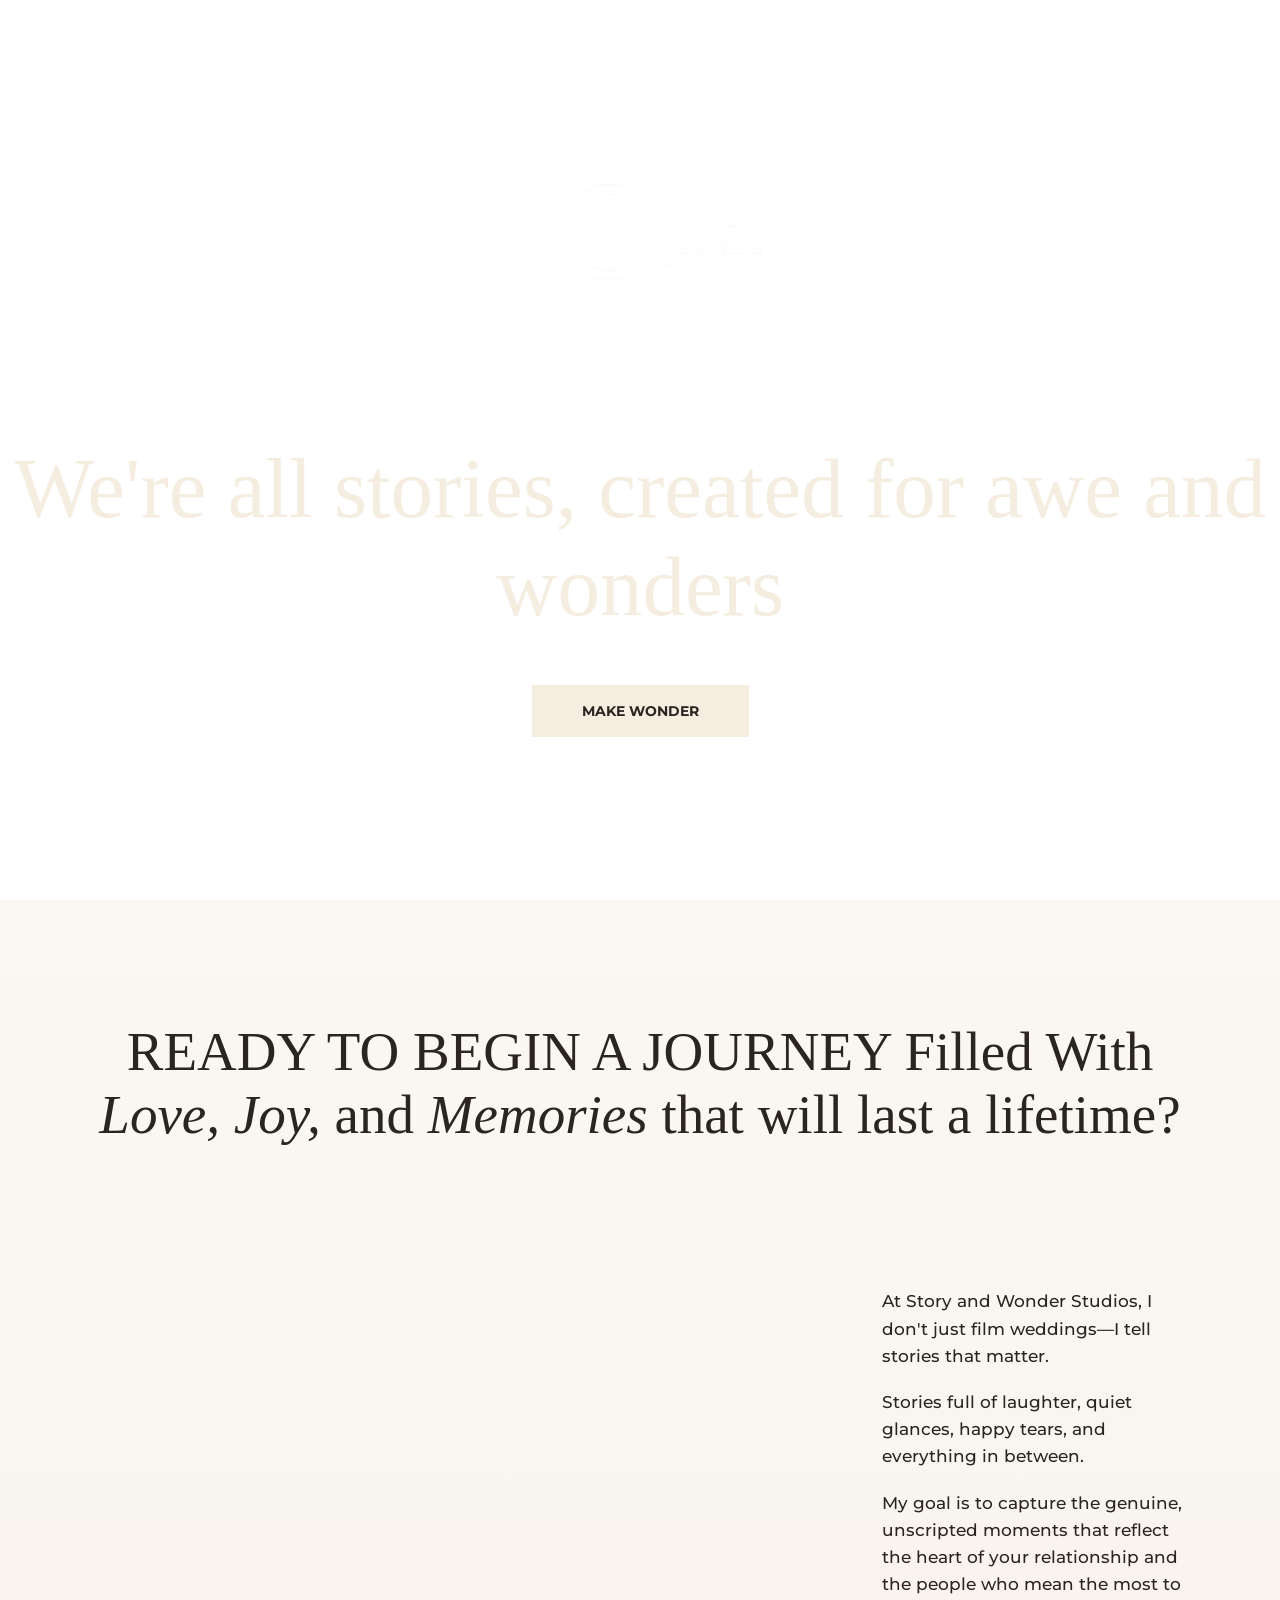
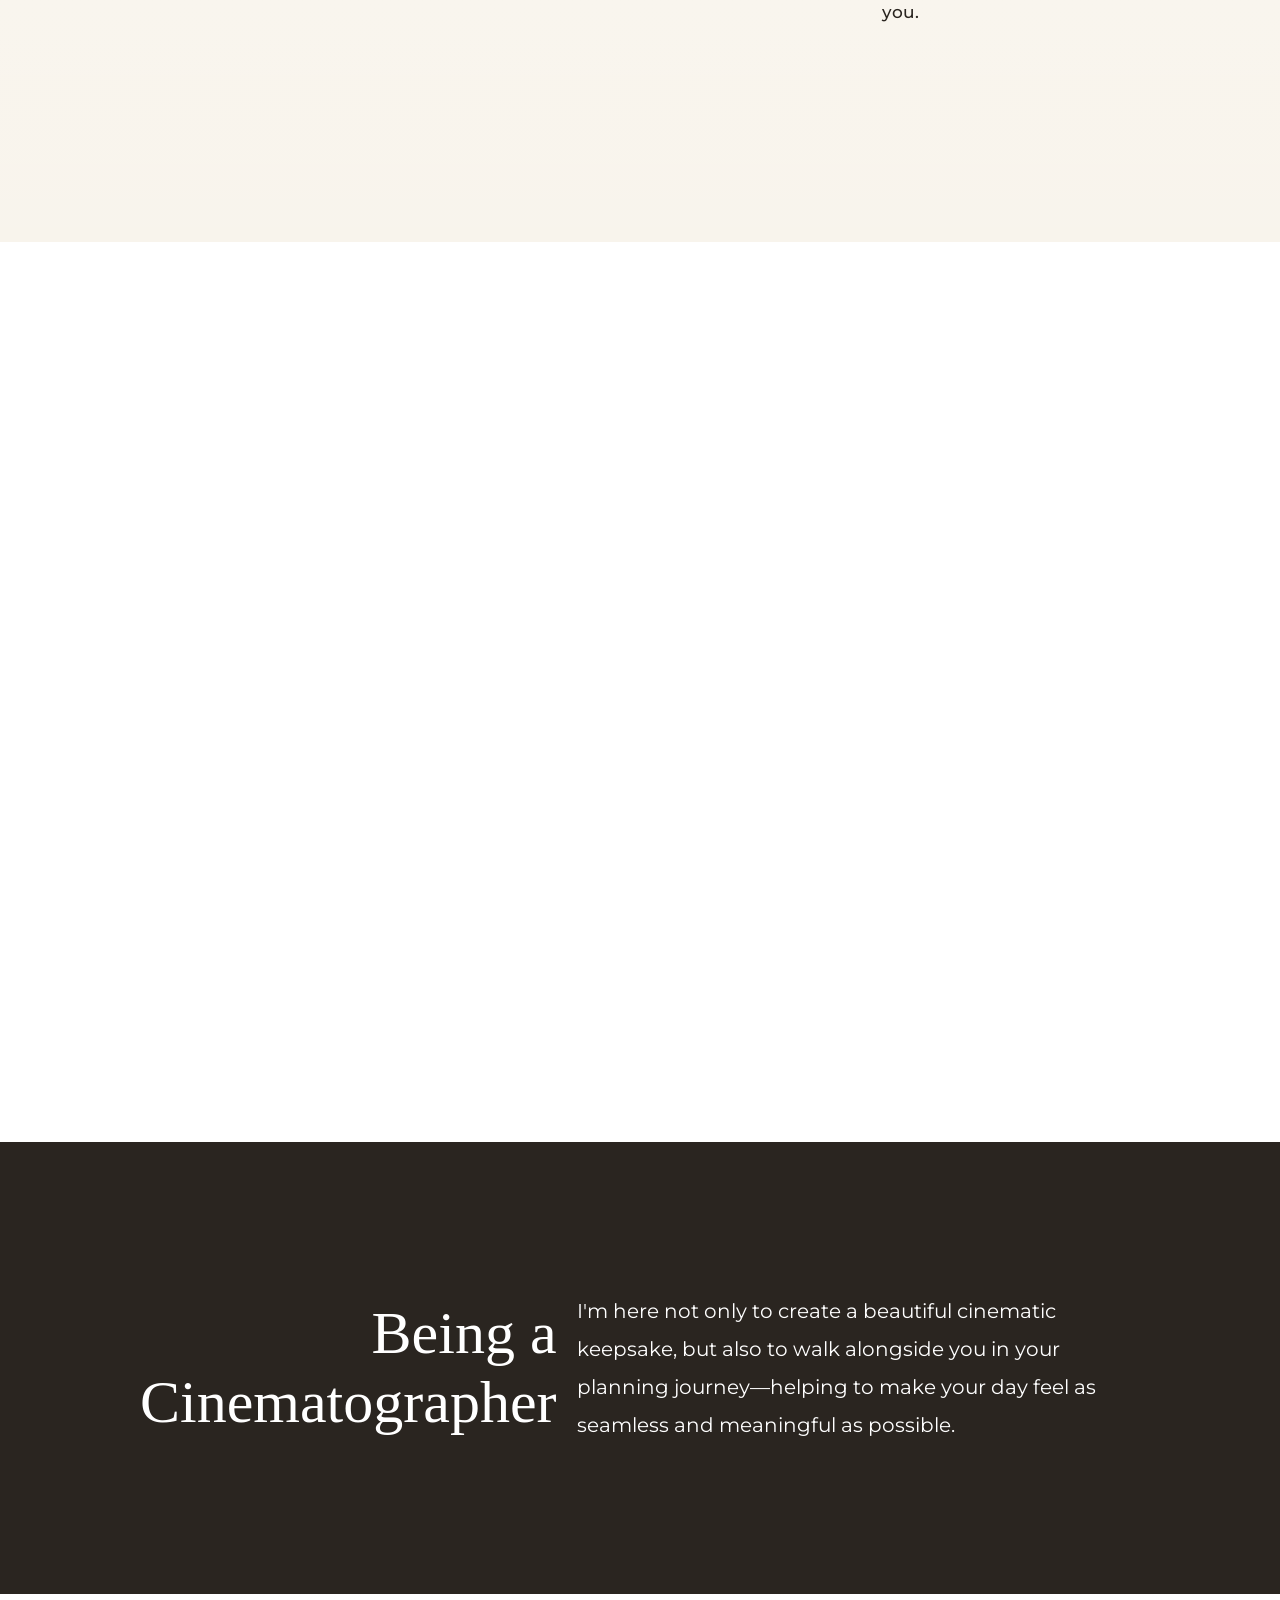
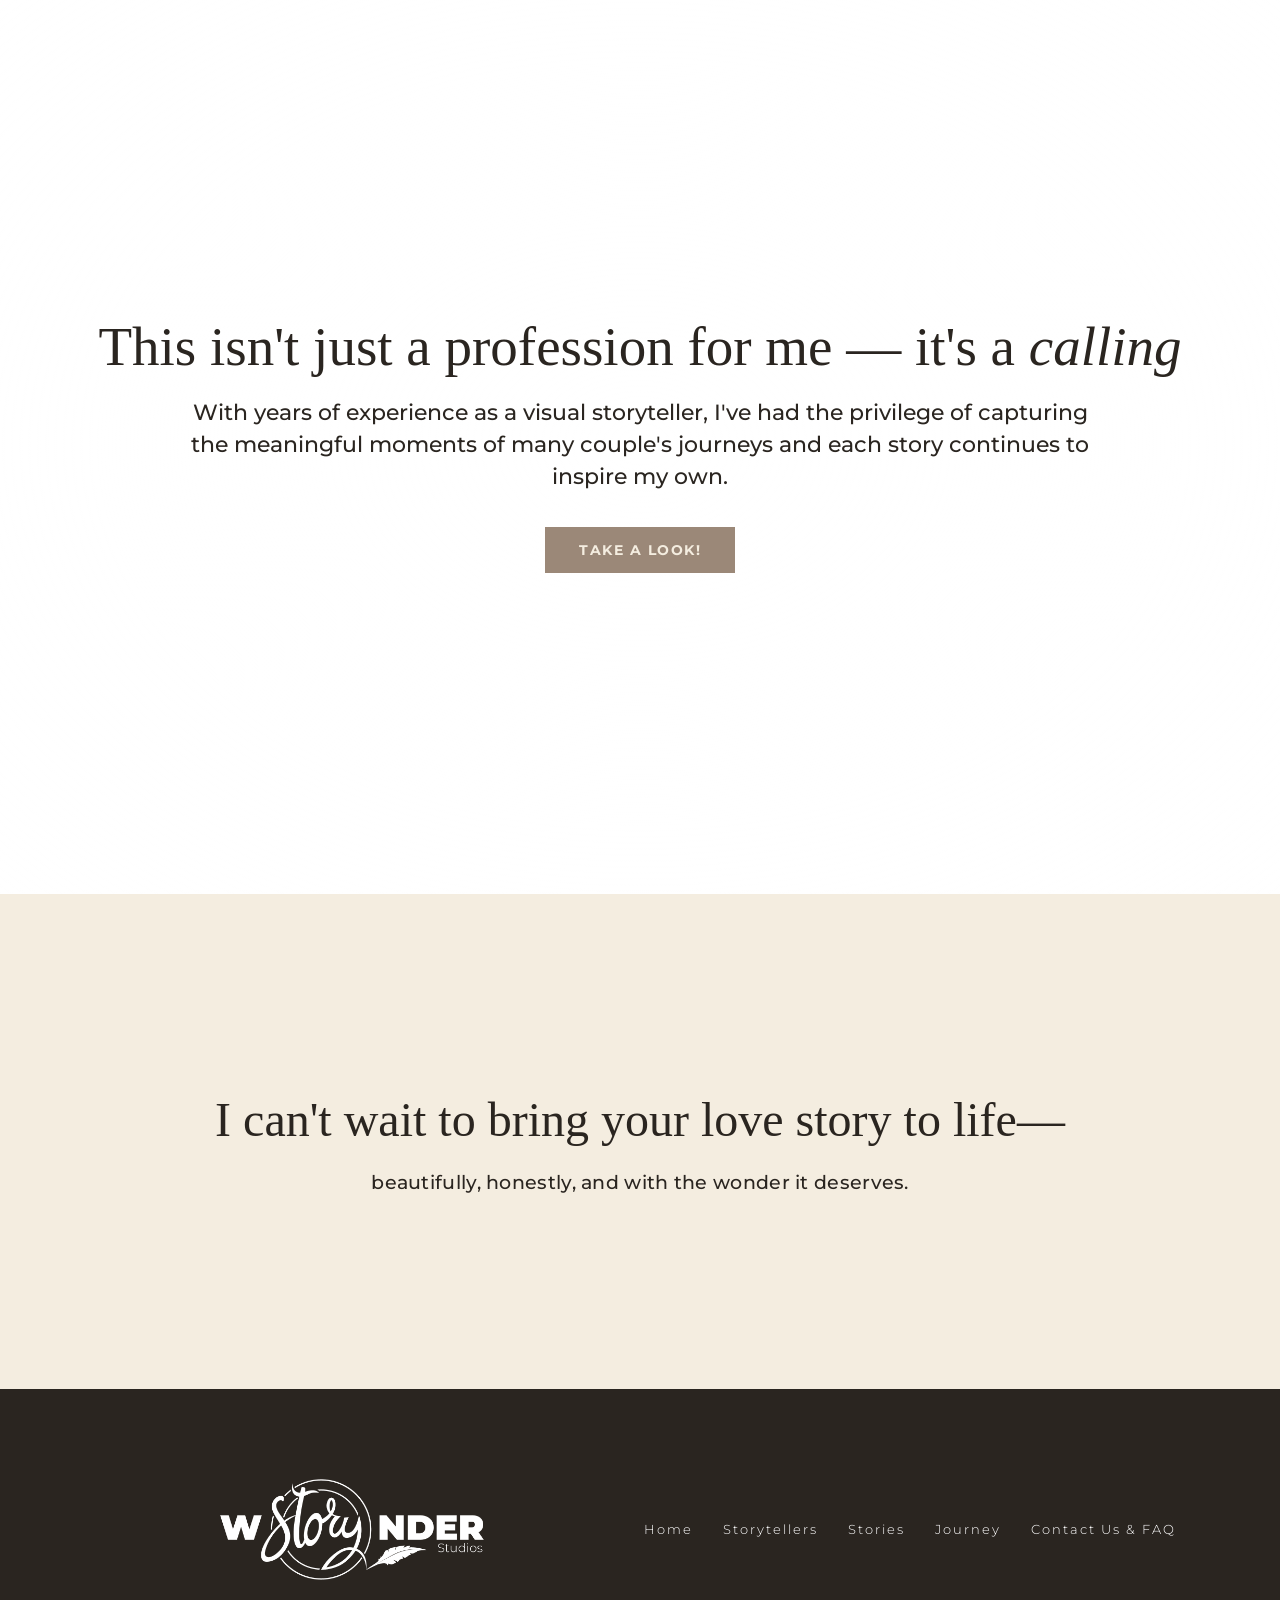
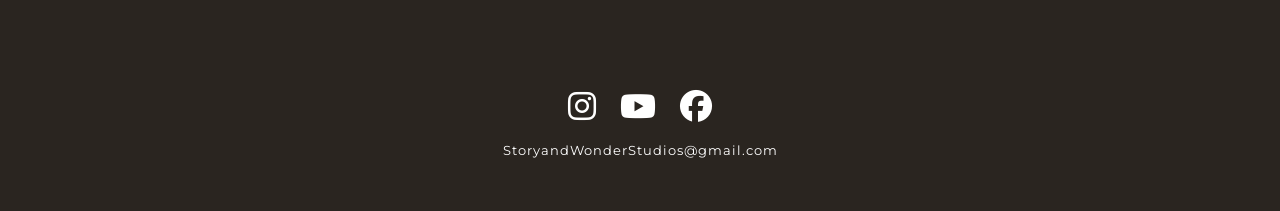
==== commit ea21a790: "refactor(styles): replace color palette and polish JourneyPage - Remap all CSS tokens - Fix all hard" ====
--- a/index.html
+++ b/index.html
@@ -27,12 +27,12 @@
             <div id="homepage-section-css">
                 <header>
                     <nav id="homepage-main-nav" class="site-nav site-nav--dark" aria-label="Main site navigation">
-                        <ul class="site-nav__list">
-                            <li><a href="#home-section"          class="nav-link nav-link--dark">HOME</a></li>
-                            <li><a href="#storytellers-section"  class="nav-link nav-link--dark">STORYTELLERS</a></li>
-                            <li><a href="src/pages/ServicePage.html" class="nav-link nav-link--dark">STORIES</a></li>
-                            <li><a href="#"                      class="nav-link nav-link--dark">JOURNEY</a></li>
-                            <li><a href="#"                      class="nav-link nav-link--dark">CONTACT US & FAQ</a></li>
+                        <ul class="site-nav_list">
+                            <li><a href="#home-section" class="nav-link nav-link--dark">HOME</a></li>
+                            <li><a href="src/pages/StorytellersPage.html" class="nav-link nav-link--dark">STORYTELLERS</a></li>
+                            <li><a href="src/pages/StoriesPage.html" class="nav-link nav-link--dark">STORIES</a></li>
+                            <li><a href="src/pages/JourneyPage.html" class="nav-link nav-link--dark">JOURNEY</a></li>
+                            <li><a href="src/pages/ContactPage.html" class="nav-link nav-link--dark">CONTACT US & FAQ</a></li>
                         </ul>
                     </nav>
                 </header>
@@ -126,10 +126,10 @@
     <footer class="site-footer site-footer--dark">
         <div>
             <div id="footer-section">
-                <div class="site-footer__top">
-                    <img src="assets/images/logo.png" class="site-footer__logo" alt="Story and Wonder Studios Logo" />
+                <div class="site-footer_top">
+                    <img src="assets/images/logo-white.png" class="site-footer_logo" alt="Story and Wonder Studios Logo" />
                     <nav aria-label="Footer navigation">
-                        <ul class="site-footer__nav-list">
+                        <ul class="site-footer_nav-list">
                             <li><a href="#home-section"         class="footer-link footer-link--dark">Home</a></li>
                             <li><a href="#storytellers-section" class="footer-link footer-link--dark">Storytellers</a></li>
                             <li><a href="p4_servicepage.html"   class="footer-link footer-link--dark">Stories</a></li>
@@ -141,7 +141,7 @@
             </div>
 
             <div>
-                <div class="site-footer__socials site-footer__socials--dark">
+                <div class="site-footer_socials site-footer_socials--dark">
                     <a href="https://www.instagram.com/storyandwonderstudios/" target="_blank" aria-label="Instagram">
                         <i class="fab fa-instagram fa-2x"></i>
                     </a>
@@ -152,7 +152,7 @@
                         <i class="fab fa-facebook fa-2x"></i>
                     </a>
                 </div>
-                <p class="site-footer__contact">StoryandWonderStudios@gmail.com</p>
+                <p class="site-footer_contact">StoryandWonderStudios@gmail.com</p>
             </div>
         </div>
     </footer>
--- a/src/styles/base.css
+++ b/src/styles/base.css
@@ -1,8 +1,6 @@
-/* ============================================
-   base.css — Design tokens, resets, utilities
-   ============================================ */
+/* base.css - design tokens, resets, utilities */
 
-/* ─── Custom Fonts ─────────────────────────── */
+/* Custom Fonts */
 @font-face {
     font-family: 'Brittany Signature';
     src: url('assets/BrittanySignatureRegular.woff2') format('woff2'),
@@ -21,23 +19,26 @@
     font-display: swap;
 }
 
-/* ─── Design Tokens ─────────────────────────── */
+/* Design Tokens */
 :root {
-    /* Colors */
-    --color-dark-brown:   #311e0f;
-    --color-mid-brown:    #39352c;
-    --color-light-brown:  #6B5335;
-    --color-accent-brown: #957252;
-    --color-accent-gold:  #ad8864;
-    --color-olive:        #525032;
-    --color-olive-light:  #838562;
-    --color-teal:         #86b4b1;
-    --color-cream:        #efedea;
-    --color-warm-white:   #f9f7f4;
-    --color-peach:        #f4e4c9;
+    /* Colors — Champagne & Charcoal palette */
+    --color-dark-brown:   #2a2520;   /* warm charcoal  */
+    --color-warm-tan:     #c9a96e;   /* champagne gold */
+    --color-peach:        #f4ede0;   /* warm white     */
+    --color-olive-light:  #9b8878;   /* greige         */
+    --color-olive:        #9b8878;   /* greige         */
     --color-white:        #ffffff;
     --color-error:        red;
-    --color-divider:      #cfcdcd;
+
+    /* Aliases — old names kept so existing references don't break */
+    --color-mid-brown:    #2a2520;
+    --color-light-brown:  #e8cdb8;
+    --color-accent-brown: #c9a96e;
+    --color-accent-gold:  #c9a96e;
+    --color-teal:         #9b8878;
+    --color-cream:        #f4ede0;
+    --color-warm-white:   #f4ede0;
+    --color-divider:      #e8cdb8;
 
     /* Typography */
     --font-display:    'APOLLO', serif;
@@ -45,7 +46,7 @@
     --font-body:       'Montserrat', sans-serif;
 
     /* Spacing */
-    --nav-height: 72px; /* approx height of sticky nav */
+    --nav-height: 72px;
 
     /* Transitions */
     --transition-fast:   0.25s ease;
@@ -57,7 +58,7 @@
     --reveal-transform-timing:  3.2s cubic-bezier(.16,1,.3,1);
 }
 
-/* ─── Reset ─────────────────────────────────── */
+/* Reset */
 *,
 *::before,
 *::after {
@@ -79,7 +80,7 @@
     display: block;
 }
 
-/* ─── Scroll-reveal utility ─────────────────── */
+/* Scroll-reveal utility */
 .reveal-up {
     display: block;
     opacity: 0;
@@ -94,7 +95,7 @@
     transform: translateY(0);
 }
 
-/* ─── Scale utility ─────────────────────────── */
+/* Scale utility */
 .scale-y {
     display: inline-block;
     transform: scaleY(1.2);
--- a/src/styles/components.css
+++ b/src/styles/components.css
@@ -1,9 +1,6 @@
-/* ============================================
-   components.css — Reusable UI components
-   Shared between index.html and ServicePage.html
-   ============================================ */
-
-/* ─── NAV (shared base) ─────────────────────── */
+/* components.css - Reusable UI components shared between index.html and ServicePage.html */
+
+/* NAV (shared base) */
 .site-nav {
     padding: 2em 0;
     width: 100%;
@@ -20,18 +17,18 @@
     transition: opacity 0.35s ease, transform 0.35s ease;
 }
 
-/* Dark variant — homepage */
+/* Dark variant */
 .site-nav--dark {
     background-color: var(--color-dark-brown);
 }
 
-/* Light variant — inner pages */
+/* Light variant - inner pages */
 .site-nav--light {
     background-color: var(--color-cream);
-    position: static; /* inner page navs aren't sticky */
-}
-
-.site-nav__list {
+    position: static;
+}
+
+.site-nav_list {
     display: flex;
     justify-content: center;
     list-style: none;
@@ -39,11 +36,11 @@
     padding: 0;
 }
 
-.site-nav__list li {
+.site-nav_list li {
     margin: 0 5em;
 }
 
-/* ─── NAV LINK (shared base) ────────────────── */
+/* NAV LINK (shared base) */
 .nav-link {
     position: relative;
     display: inline-block;
@@ -82,14 +79,14 @@
 /* Light nav link (brown text + gold underline) */
 .nav-link--light {
     color: var(--color-mid-brown);
-    font-weight: 700;
+    font-weight: 400;
 }
 .nav-link--light::after {
     height: 2px;
     background-color: var(--color-accent-gold);
 }
 
-/* ─── FOOTER (shared base) ──────────────────── */
+/* FOOTER (shared base) */
 .site-footer {
     padding: 0 20px 40px 20px;
     text-align: center;
@@ -114,7 +111,7 @@
     background-color: var(--color-divider);
 }
 
-.site-footer__top {
+.site-footer_top {
     display: flex;
     justify-content: center;
     align-items: center;
@@ -122,12 +119,12 @@
     flex-wrap: wrap;
 }
 
-.site-footer__logo {
+.site-footer_logo {
     width: 500px;
     max-width: 100%;
 }
 
-.site-footer__nav-list {
+.site-footer_nav-list {
     list-style: none;
     display: flex;
     gap: 30px;
@@ -183,41 +180,41 @@
     color: var(--color-accent-brown);
 }
 
-.site-footer__socials {
+.site-footer_socials {
     margin: 20px 0;
 }
 
-.site-footer__socials a {
+.site-footer_socials a {
     margin: 0 10px;
     transition: color var(--transition-mid);
     text-decoration: none;
 }
 
-.site-footer__socials--dark a {
+.site-footer_socials--dark a {
     color: var(--color-white);
 }
-.site-footer__socials--dark a:hover {
-    color: #d1ae8d;
-}
-
-.site-footer__socials--light a {
-    color: var(--color-mid-brown);
-}
-.site-footer__socials--light a:hover {
+.site-footer_socials--dark a:hover {
+    color: var(--color-warm-tan);
+}
+
+.site-footer_socials--light a {
+    color: var(--color-mid-brown);
+}
+.site-footer_socials--light a:hover {
     color: var(--color-accent-brown);
 }
 
-.site-footer__contact {
+.site-footer_contact {
     font-family: var(--font-body);
     font-size: 13px;
     letter-spacing: 1px;
     margin-top: 10px;
 }
 
-.site-footer--dark  .site-footer__contact { color: var(--color-white); }
-.site-footer--light .site-footer__contact { color: var(--color-mid-brown); font-size: 12px; }
-
-/* ─── BUTTON (shared base) ──────────────────── */
+.site-footer--dark  .site-footer_contact { color: var(--color-white); }
+.site-footer--light .site-footer_contact { color: var(--color-mid-brown); font-size: 12px; }
+
+/* BUTTON (shared base) */
 .btn {
     position: relative;
     display: inline-block;
@@ -253,7 +250,7 @@
     padding: 17px 50px;
     font-size: 14px;
     color: var(--color-mid-brown);
-    background-color: #f1efef;
+    background-color: var(--color-peach);
 }
 .btn--cream::before      { background-color: var(--color-olive); }
 .btn--cream:hover        { color: var(--color-cream); }
@@ -263,7 +260,7 @@
     padding: 17px 30px;
     font-size: 14px;
     color: var(--color-mid-brown);
-    background-color: #f1efef;
+    background-color: var(--color-peach);
 }
 .btn--cream-sm::before   { background-color: var(--color-teal); }
 .btn--cream-sm:hover     { color: var(--color-cream); }
@@ -273,7 +270,7 @@
     padding: 10px 25px;
     font-size: 12px;
     color: var(--color-mid-brown);
-    background-color: #f1efef;
+    background-color: var(--color-peach);
     margin-top: 40px;
 }
 .btn--form::before       { background-color: var(--color-teal); }
@@ -284,9 +281,9 @@
     padding: 10px 25px;
     font-size: 12px;
     color: var(--color-mid-brown);
-    background-color: #f1efef;
-}
-.btn--cancel::before     { background-color: #fb8d8d; }
+    background-color: var(--color-peach);
+}
+.btn--cancel::before     { background-color: var(--color-olive-light); }
 
 /* Olive CTA (sec3) */
 .btn--olive {
@@ -303,7 +300,7 @@
 .btn--olive:hover    { color: var(--color-cream); }
 .btn--olive:active   { color: var(--color-mid-brown); }
 
-/* ─── ACCORDION ─────────────────────────────── */
+/* ACCORDION */
 .accordion-item {
     margin-bottom: 20px;
     width: 100%;
@@ -326,7 +323,7 @@
 }
 
 .accordion-header:hover {
-    background-color: #2c2922;
+    background-color: var(--color-dark-brown);
 }
 
 .accordion-header::after {
@@ -341,7 +338,7 @@
 
 .accordion-item.open .accordion-header {
     font-weight: 700;
-    background-color: #2e2a22;
+    background-color: var(--color-dark-brown);
 }
 
 .accordion-content {
@@ -366,34 +363,34 @@
     padding: 16px;
 }
 
-/* ─── SHARED MEDIA QUERIES ──────────────────── */
+/* SHARED MEDIA QUERIES */
 @media (max-width: 700px) {
     html, body {
         overflow-x: hidden;
     }
 
-    .site-nav__list {
+    .site-nav_list {
         flex-direction: column;
         gap: 1em;
         align-items: center;
     }
 
-    .site-nav__list li {
+    .site-nav_list li {
         margin: 0;
         display: flex;
         justify-content: center;
     }
 
-    .site-footer__top {
+    .site-footer_top {
         flex-direction: column;
         gap: 20px;
     }
 
-    .site-footer__logo {
+    .site-footer_logo {
         width: 80%;
     }
 
-    .site-footer__nav-list {
+    .site-footer_nav-list {
         flex-direction: column;
         gap: 10px;
         align-items: center;
--- a/src/styles/index.css
+++ b/src/styles/index.css
@@ -1,9 +1,6 @@
-/* ============================================
-   index.css — Homepage-only styles
-   Depends on: base.css, components.css
-   ============================================ */
-
-/* ─── Page shell ────────────────────────────── */
+/* index.css — Homepage-only styles depends on: base.css, components.css */
+
+/* Page shell */
 #homepage-body {
     margin: 0;
     padding: 0;
@@ -11,7 +8,7 @@
     overflow-x: hidden;
 }
 
-/* ─── SECTION 1: Hero ───────────────────────── */
+/* SECTION 1: Hero */
 #homepage-background-container {
     position: fixed;
     top: 0;
@@ -70,7 +67,7 @@
     margin-bottom: 50px;
 }
 
-/* ─── SECTION 2: Story intro ────────────────── */
+/* SECTION 2: Story intro */
 #homepage-next-section {
     position: relative;
     background-color: var(--color-warm-white);
@@ -79,7 +76,7 @@
     z-index: 1;
     background-image:
         linear-gradient(rgba(255,255,255,0.6), rgba(255,255,255,0.4)),
-        url("files/nextsc-bg.jpg");
+        url("assets/images/nextsc-bg.jpg");
     background-size: cover;
     background-repeat: no-repeat;
 }
@@ -136,7 +133,7 @@
     color: var(--color-dark-brown);
 }
 
-/* ─── SECTION 3: Full-bleed video ───────────── */
+/* SECTION 3: Full-bleed video */
 #sec2-video-container {
     position: relative;
     z-index: 2;
@@ -155,7 +152,7 @@
     display: block;
 }
 
-/* ─── SECTION 4: Dark text ──────────────────── */
+/* SECTION 4: Dark text */
 #sec2-text-section {
     background-color: var(--color-dark-brown);
     display: flex;
@@ -187,7 +184,7 @@
     margin: 0;
 }
 
-/* ─── SECTION 5: Carousel ───────────────────── */
+/* SECTION 5: Carousel */
 #sec3-carousel-section {
     position: relative;
     width: 100%;
@@ -213,9 +210,9 @@
     animation: sec3Fade 18s infinite;
 }
 
-.sec3-slide-1 { background-image: url("files/sample-one.png"); }
-.sec3-slide-2 { background-image: url("files/sample-five.png"); animation-delay: 6s; }
-.sec3-slide-3 { background-image: url("files/sample-seven.png"); animation-delay: 12s; }
+.sec3-slide-1 { background-image: url("assets/images/sample-one.png"); }
+.sec3-slide-2 { background-image: url("assets/images/sample-five.png"); animation-delay: 6s; }
+.sec3-slide-3 { background-image: url("assets/images/sample-seven.png"); animation-delay: 12s; }
 
 @keyframes sec3Fade {
     0%   { opacity: 0; transform: scale(1.07); }
@@ -259,7 +256,7 @@
     font-family: var(--font-display);
     font-size: 55px;
     margin: 0;
-    color: #000;
+    color: var(--color-dark-brown);
 }
 
 .sec3-text-two {
@@ -267,12 +264,12 @@
     font-size: clamp(1.05rem, 2vw, 1.35rem);
     font-weight: 500;
     line-height: 1.5;
-    color: #000;
+    color: var(--color-dark-brown);
     margin: 0;
     max-width: 900px;
 }
 
-/* ─── SECTION 6: Closing quote ──────────────── */
+/* SECTION 6: Closing quote */
 #sec4-quote-section {
     width: 100%;
     min-height: 55vh;
@@ -291,7 +288,7 @@
     font-family: var(--font-display);
     font-size: clamp(2rem, 4vw, 3rem);
     line-height: 1.4;
-    color: #1a1a1a;
+    color: var(--color-dark-brown);
     margin: 0;
 }
 
@@ -304,7 +301,7 @@
     letter-spacing: 0.3px;
 }
 
-/* ─── Media queries ─────────────────────────── */
+/* Media queries */
 @media (max-width: 700px) {
     #homepage-logo-bg-video {
         width: 90%;
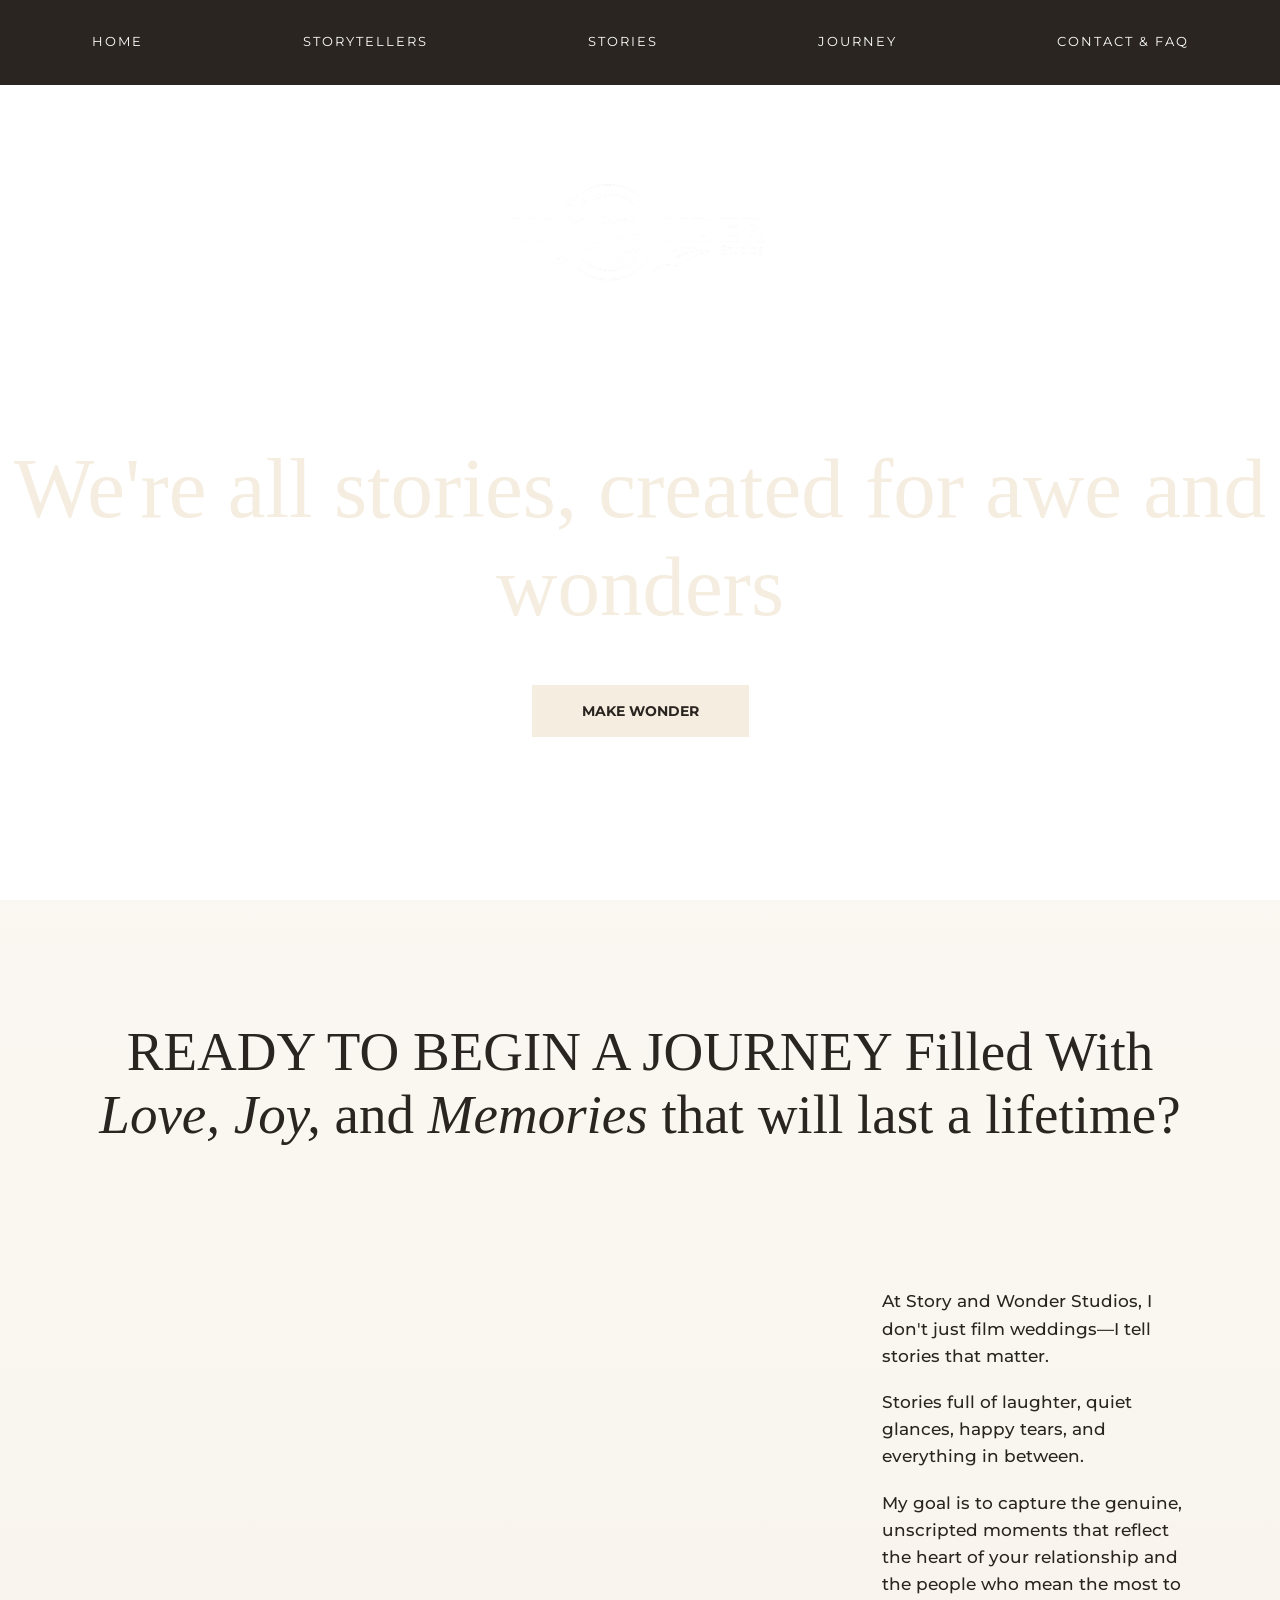
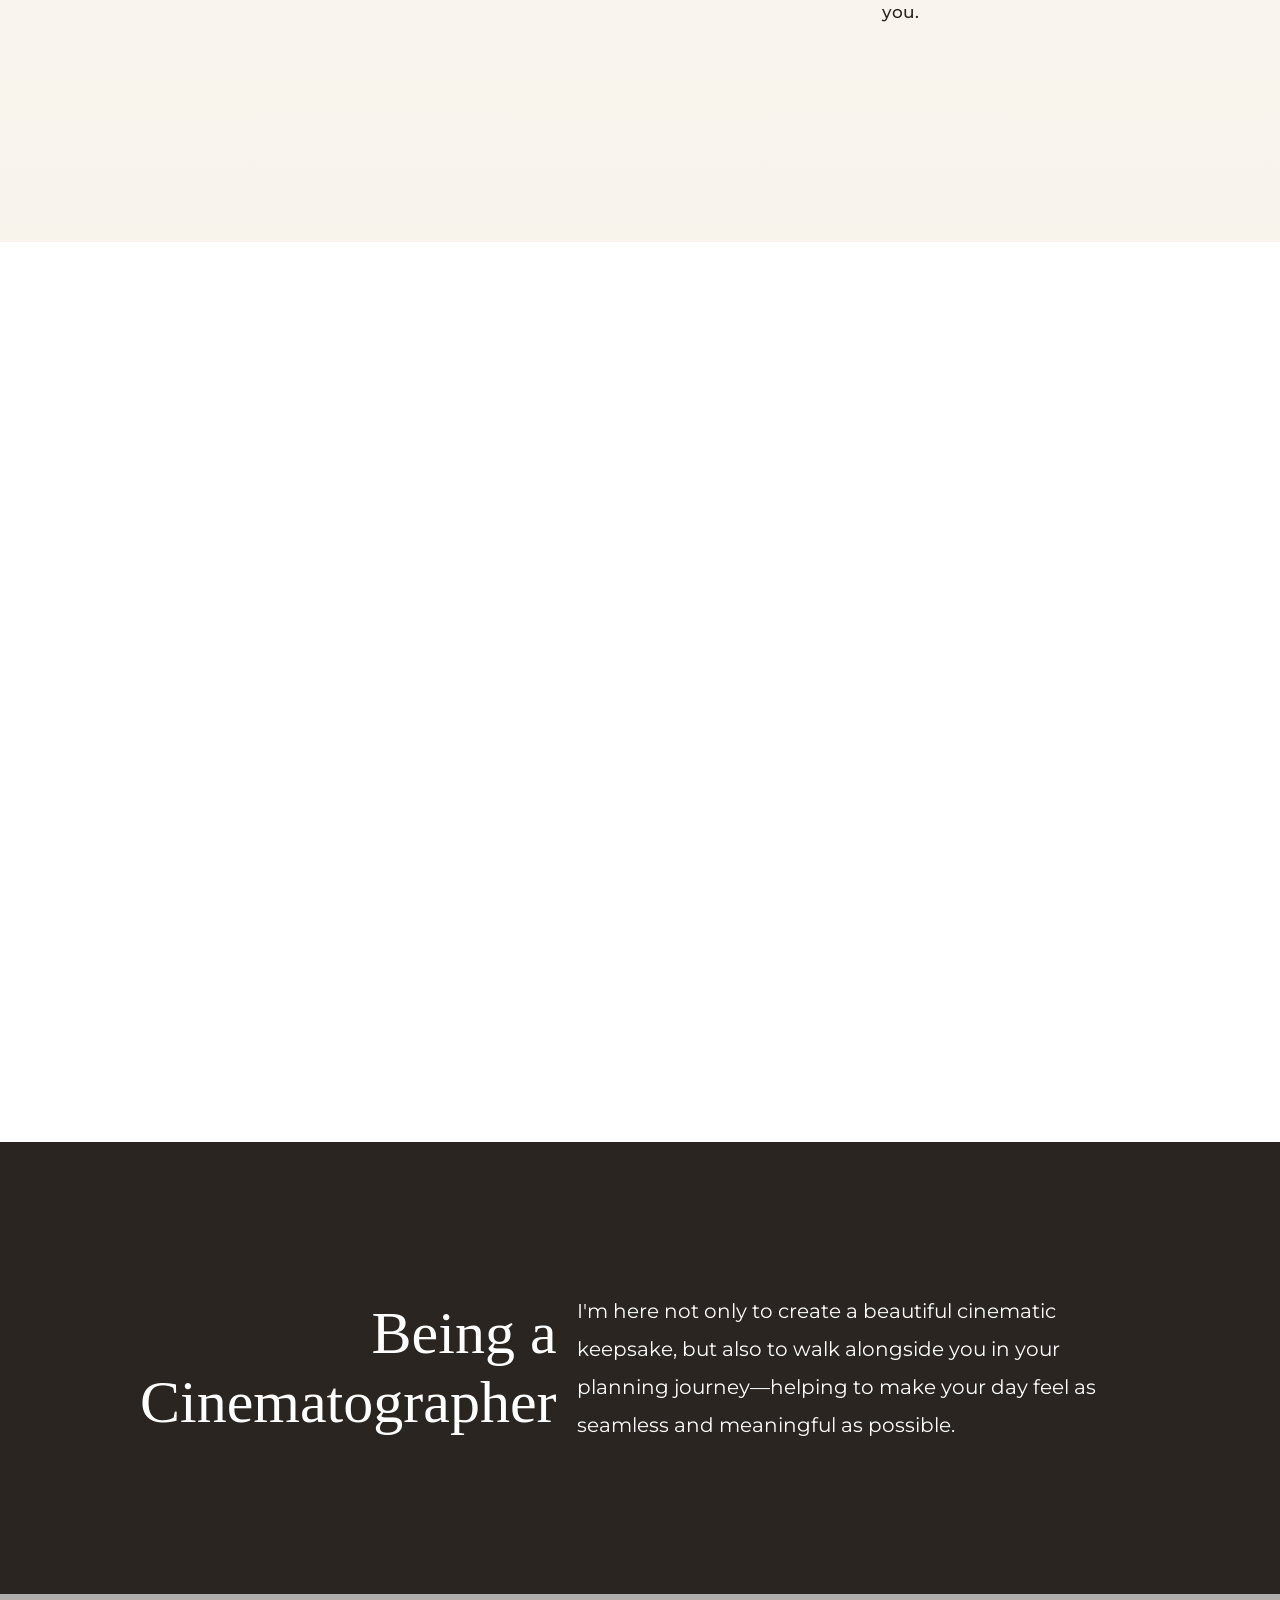
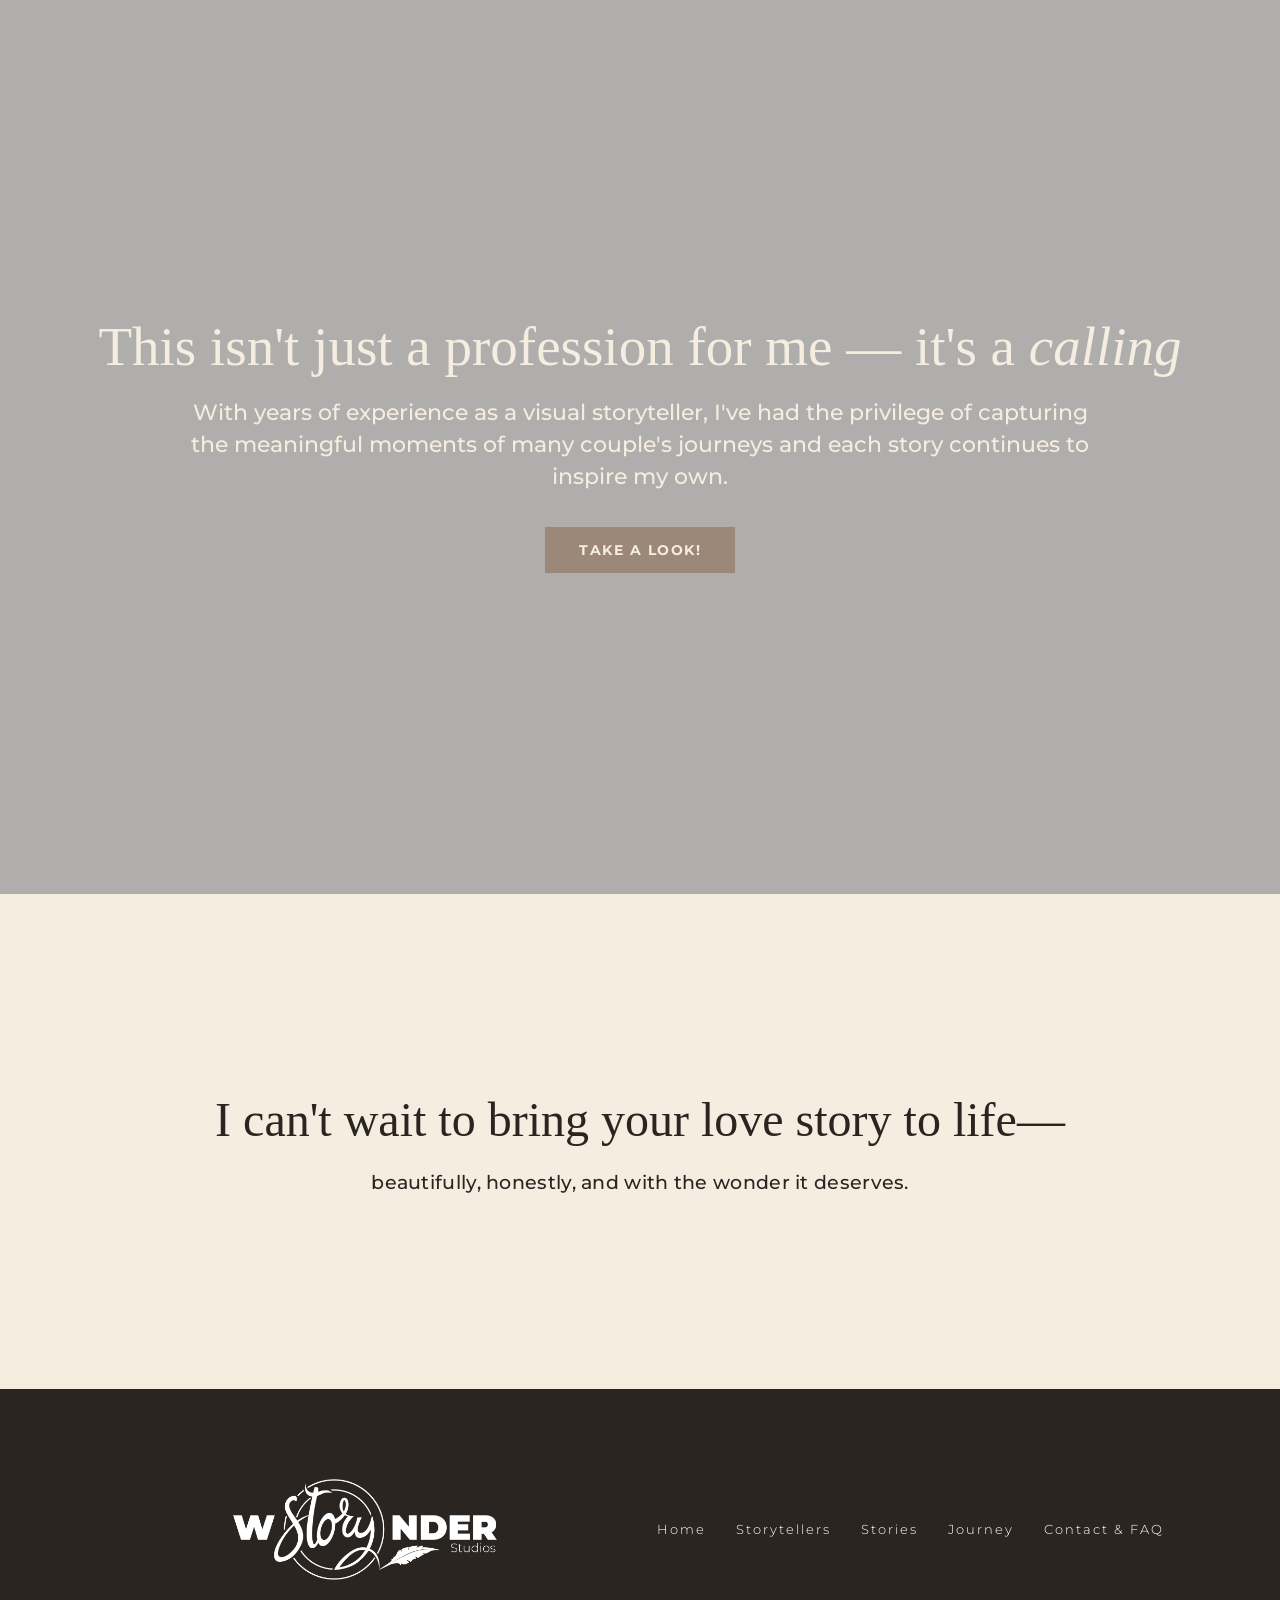
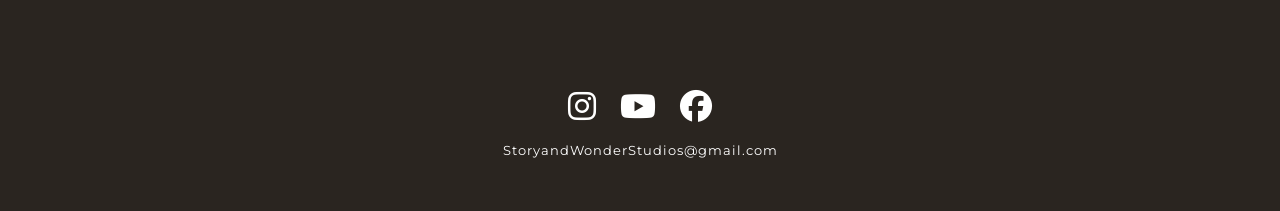
==== commit 1f0fd94f: "fix: improve text readability with dark scrim overlay and cream text, fix btn--olive hover effect, a" ====
--- a/index.html
+++ b/index.html
@@ -32,7 +32,7 @@
                             <li><a href="src/pages/StorytellersPage.html" class="nav-link nav-link--dark">STORYTELLERS</a></li>
                             <li><a href="src/pages/StoriesPage.html" class="nav-link nav-link--dark">STORIES</a></li>
                             <li><a href="src/pages/JourneyPage.html" class="nav-link nav-link--dark">JOURNEY</a></li>
-                            <li><a href="src/pages/ContactPage.html" class="nav-link nav-link--dark">CONTACT US & FAQ</a></li>
+                            <li><a href="src/pages/ContactPage.html" class="nav-link nav-link--dark">CONTACT &amp; FAQ</a></li>
                         </ul>
                     </nav>
                 </header>
@@ -109,7 +109,7 @@
                     With years of experience as a visual storyteller, I've had the privilege of capturing the
                     meaningful moments of many couple's journeys and each story continues to inspire my own.
                 </p>
-                <a href="#" class="btn btn--olive" target="_blank">TAKE A LOOK!</a>
+                <a href="src/pages/StoriesPage.html" class="btn btn--olive" target="_blank">TAKE A LOOK!</a>
             </div>
         </section>
 
@@ -130,11 +130,11 @@
                     <img src="assets/images/logo-white.png" class="site-footer_logo" alt="Story and Wonder Studios Logo" />
                     <nav aria-label="Footer navigation">
                         <ul class="site-footer_nav-list">
-                            <li><a href="#home-section"         class="footer-link footer-link--dark">Home</a></li>
-                            <li><a href="#storytellers-section" class="footer-link footer-link--dark">Storytellers</a></li>
-                            <li><a href="p4_servicepage.html"   class="footer-link footer-link--dark">Stories</a></li>
-                            <li><a href="#footer-section"       class="footer-link footer-link--dark">Journey</a></li>
-                            <li><a href="#footer-section"       class="footer-link footer-link--dark">Contact Us & FAQ</a></li>
+                            <li><a href="#home-section" class="footer-link footer-link--dark">Home</a></li>
+                            <li><a href="src/pages/StorytellersPage.html" class="footer-link footer-link--dark">Storytellers</a></li>
+                            <li><a href="src/pages/StoriesPage.html" class="footer-link footer-link--dark">Stories</a></li>
+                            <li><a href="src/pages/JourneyPage.html" class="footer-link footer-link--dark">Journey</a></li>
+                            <li><a href="src/pages/ContactPage.html" class="footer-link footer-link--dark">Contact &amp; FAQ</a></li>
                         </ul>
                     </nav>
                 </div>
--- a/src/styles/base.css
+++ b/src/styles/base.css
@@ -28,6 +28,7 @@
     --color-olive-light:  #9b8878;   /* greige         */
     --color-olive:        #9b8878;   /* greige         */
     --color-white:        #ffffff;
+    --color-light-grey:   #c8c4bf;
     --color-error:        red;
 
     /* Aliases — old names kept so existing references don't break */
--- a/src/styles/components.css
+++ b/src/styles/components.css
@@ -296,9 +296,9 @@
     background-color: var(--color-olive);
     margin-top: 16px;
 }
-.btn--olive::before  { background-color: var(--color-olive-light); }
+.btn--olive::before  { background-color: var(--color-dark-brown); }
 .btn--olive:hover    { color: var(--color-cream); }
-.btn--olive:active   { color: var(--color-mid-brown); }
+.btn--olive:active   { color: var(--color-cream); }
 
 /* ACCORDION */
 .accordion-item {
--- a/src/styles/index.css
+++ b/src/styles/index.css
@@ -226,15 +226,7 @@
     position: absolute;
     inset: 0;
     z-index: 1;
-    background:
-        radial-gradient(
-            ellipse at center,
-            rgba(255,255,255,0.75) 0%,
-            rgba(255,255,255,0.55) 35%,
-            rgba(255,255,255,0.25) 60%,
-            rgba(255,255,255,0.05) 100%
-        ),
-        linear-gradient(rgba(255,255,255,0.18), rgba(255,255,255,0.18));
+    background: rgba(30, 24, 20, 0.35);
 }
 
 .sec3-content {
@@ -256,7 +248,7 @@
     font-family: var(--font-display);
     font-size: 55px;
     margin: 0;
-    color: var(--color-dark-brown);
+    color: var(--color-cream);
 }
 
 .sec3-text-two {
@@ -264,7 +256,7 @@
     font-size: clamp(1.05rem, 2vw, 1.35rem);
     font-weight: 500;
     line-height: 1.5;
-    color: var(--color-dark-brown);
+    color: var(--color-cream);
     margin: 0;
     max-width: 900px;
 }
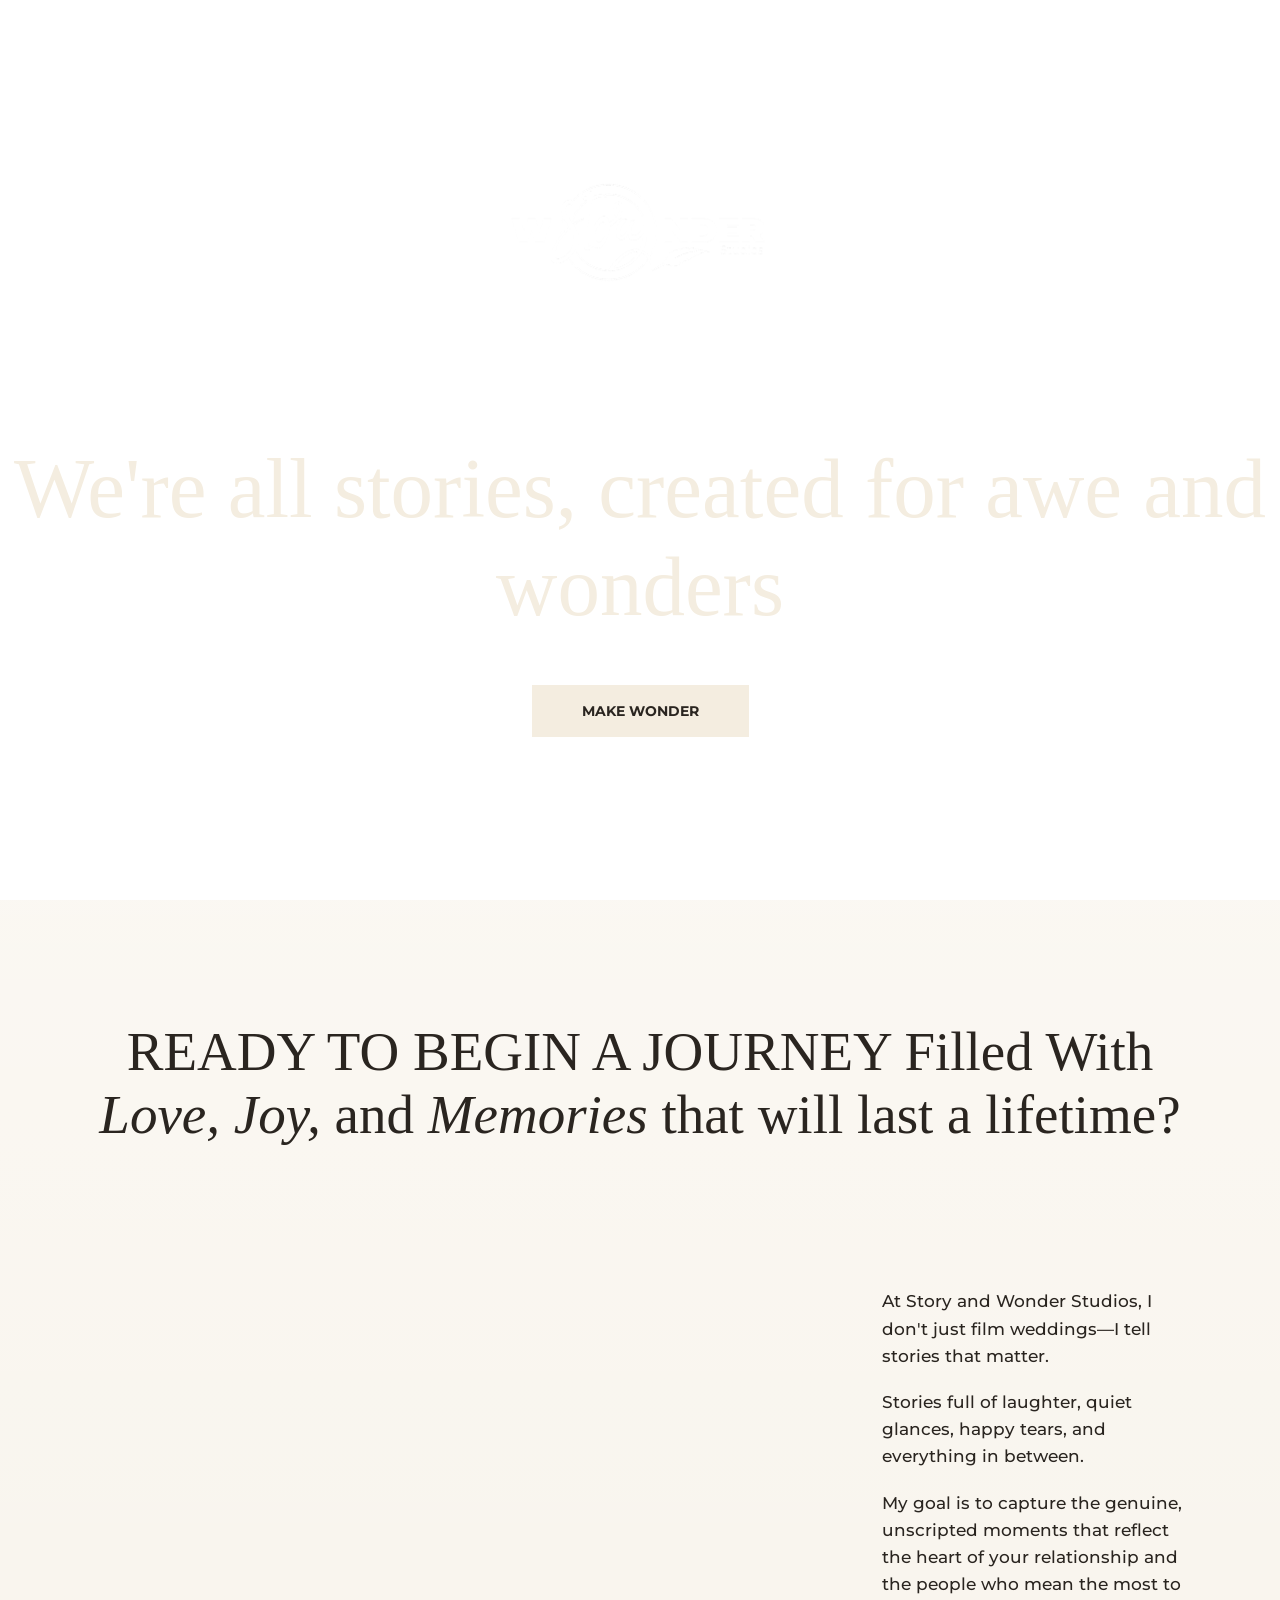
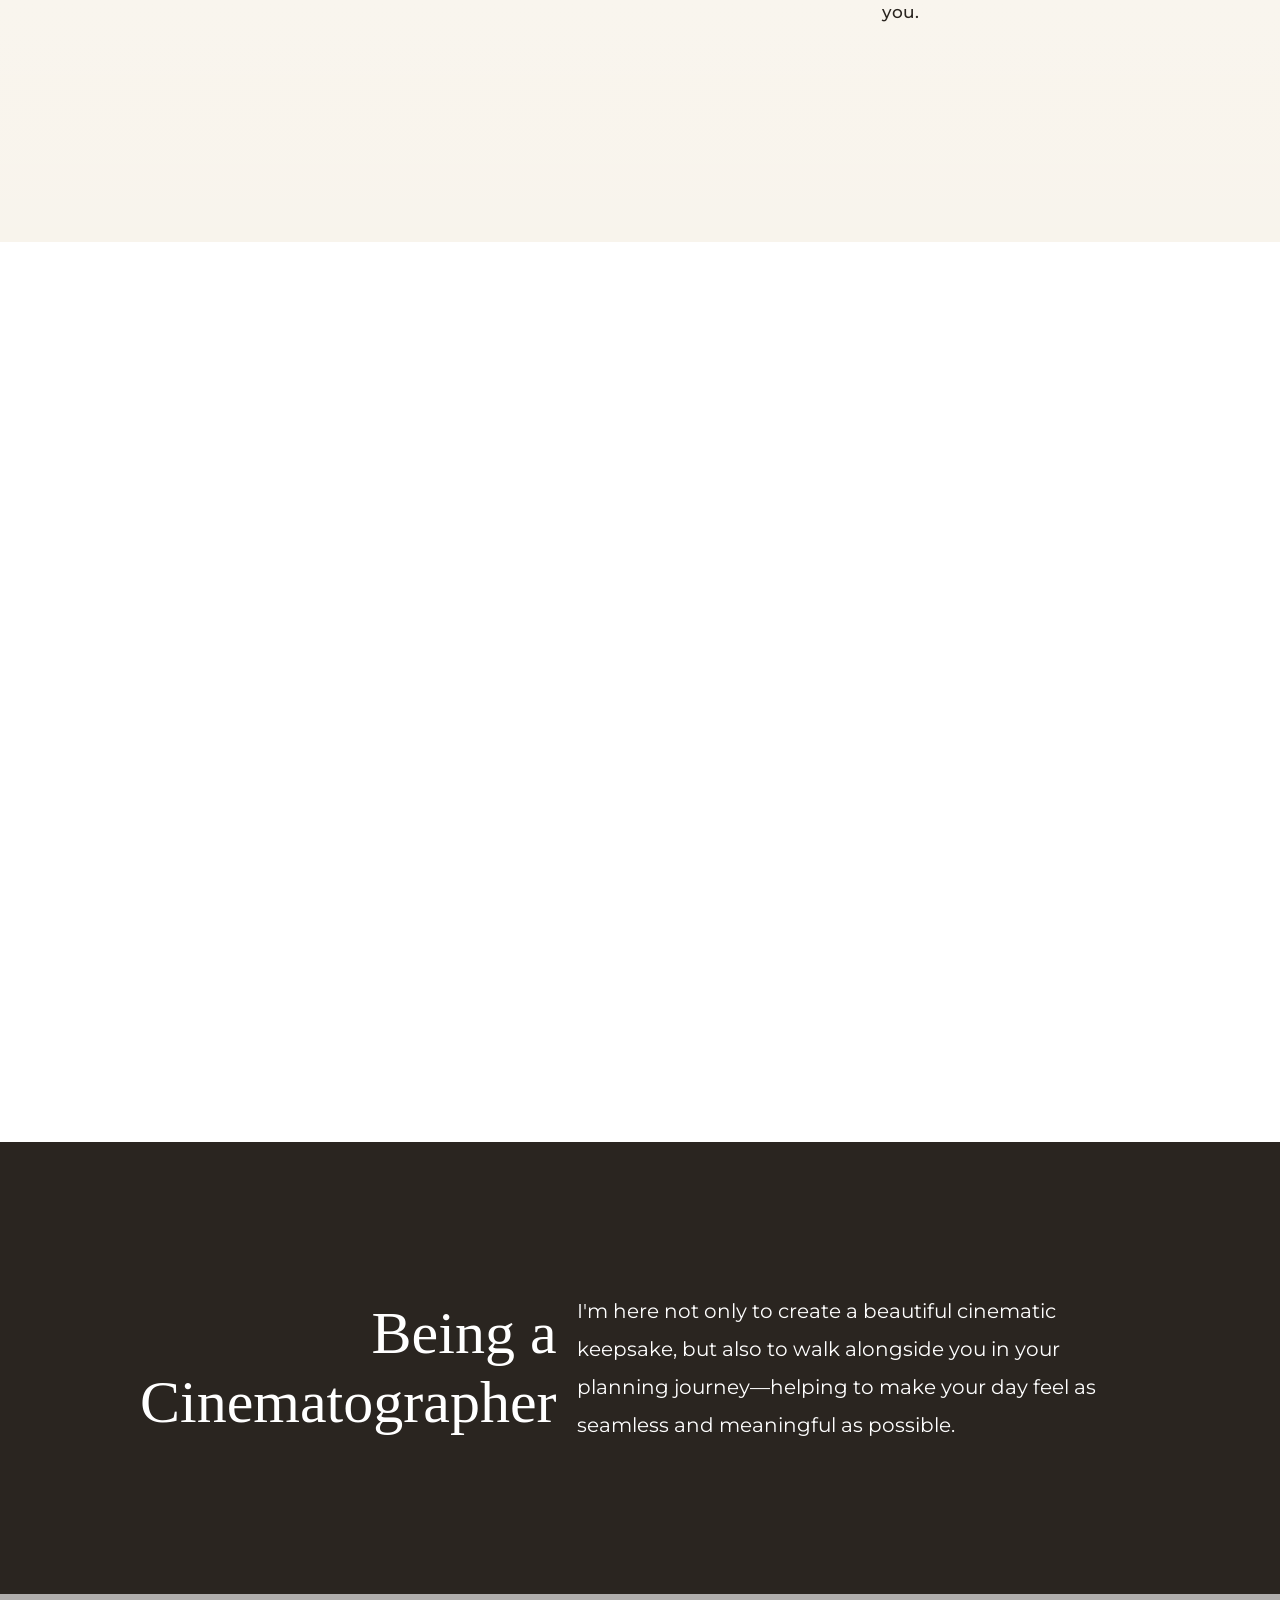
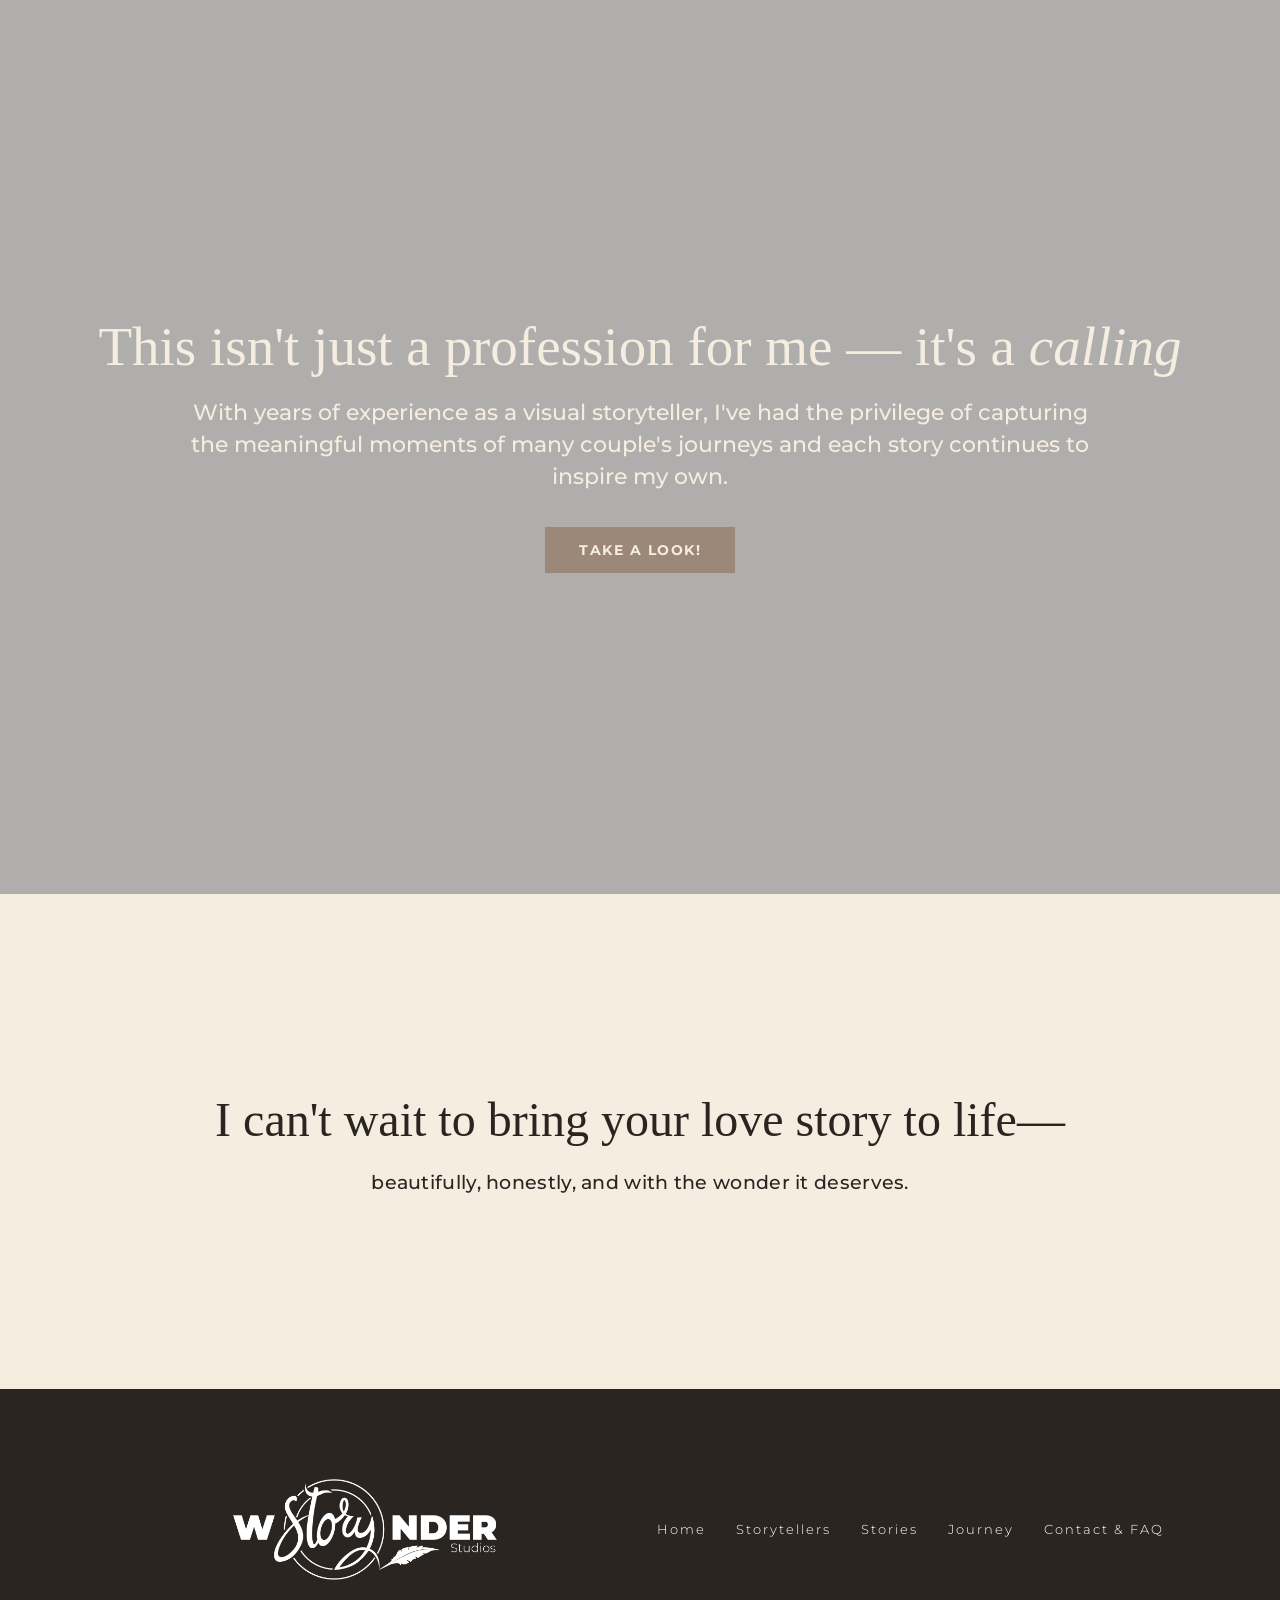
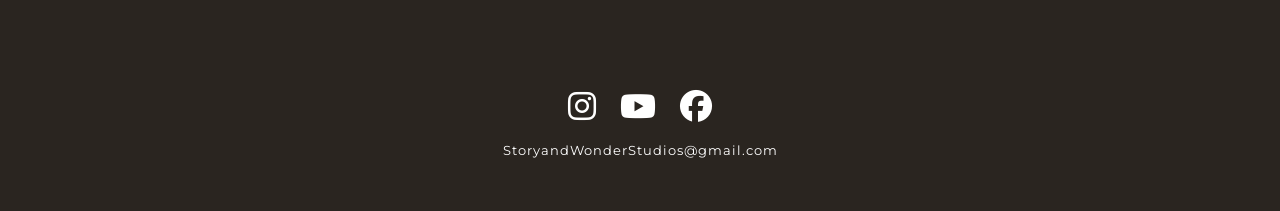
==== commit bc8a2efb: "feat(nav): add hide-on-scroll-down/show-on-scroll-up behavior across all pages" ====
--- a/index.html
+++ b/index.html
@@ -123,6 +123,11 @@
         </section>
     </main>
 
+    <button id="back-to-top" aria-label="Back to top">
+        <span class="back-to-top__arrow">↑</span>
+        <span class="back-to-top__label">BACK TO TOP</span>
+    </button>
+
     <footer class="site-footer site-footer--dark">
         <div>
             <div id="footer-section">
@@ -157,6 +162,7 @@
         </div>
     </footer>
 
+    <script src="src/scripts/nav.js"></script>
     <script src="src/scripts/index.js"></script>
 </body>
 </html>
--- a/src/styles/components.css
+++ b/src/styles/components.css
@@ -8,13 +8,13 @@
     top: 0;
     left: 0;
     z-index: 999;
+    transition: transform 0.35s ease, opacity 0.35s ease;
 }
 
 .site-nav.nav-hidden {
+    transform: translateY(-100%);
     opacity: 0;
     pointer-events: none;
-    transform: translateY(-20px);
-    transition: opacity 0.35s ease, transform 0.35s ease;
 }
 
 /* Dark variant */
@@ -25,7 +25,6 @@
 /* Light variant - inner pages */
 .site-nav--light {
     background-color: var(--color-cream);
-    position: static;
 }
 
 .site-nav_list {
@@ -424,4 +423,47 @@
         left: 10px;
         right: 10px;
     }
+}
+
+/* BACK TO TOP */
+#back-to-top {
+    position: fixed;
+    right: 0;
+    top: 50%;
+    transform: translateY(-50%) translateX(100%);
+    z-index: 900;
+    display: flex;
+    flex-direction: column;
+    align-items: center;
+    gap: 10px;
+    padding: 18px 10px;
+    background: none;
+    border: none;
+    cursor: pointer;
+    opacity: 0;
+    transition: opacity 0.4s ease, transform 0.4s ease;
+    pointer-events: none;
+}
+
+#back-to-top.is-visible {
+    opacity: 1;
+    transform: translateY(-50%) translateX(0);
+    pointer-events: auto;
+}
+
+.back-to-top__arrow {
+    font-size: 18px;
+    color: var(--color-warm-tan);
+    line-height: 1;
+}
+
+.back-to-top__label {
+    font-family: var(--font-body);
+    font-size: 9px;
+    font-weight: 700;
+    letter-spacing: 2px;
+    color: var(--color-warm-tan);
+    writing-mode: vertical-rl;
+    text-orientation: mixed;
+    transform: rotate(180deg);
 }
